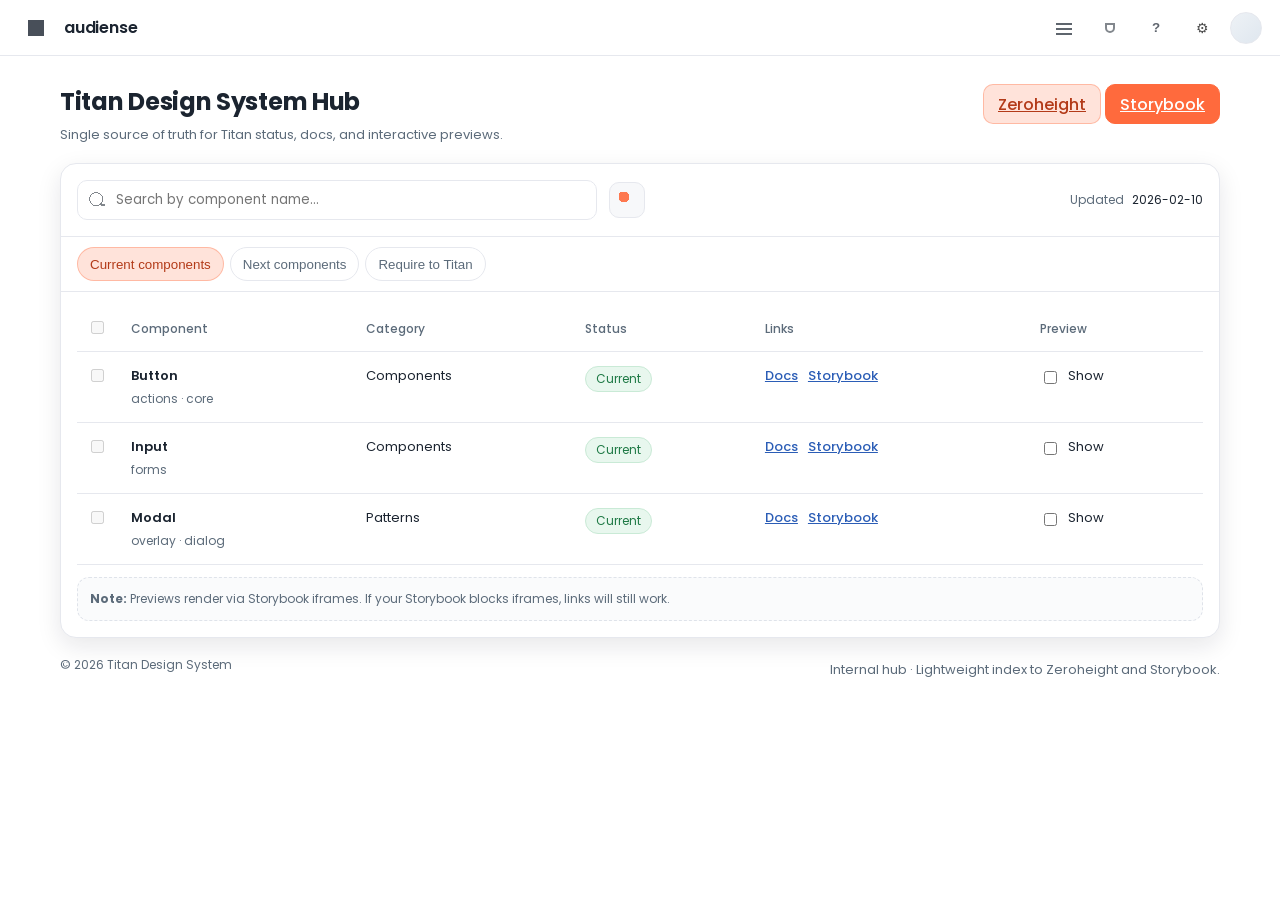
==== index.html @ f0da89de "Initial Titan Hub" ====
<!doctype html>
<html lang="en">
<head>
  <meta charset="utf-8" />
  <meta name="viewport" content="width=device-width, initial-scale=1" />
  <title>Titan Design System · Hub</title>

  <!-- Typography -->
  <link rel="preconnect" href="https://fonts.googleapis.com">
  <link rel="preconnect" href="https://fonts.gstatic.com" crossorigin>
  <link href="https://fonts.googleapis.com/css2?family=Poppins:wght@300;400;500;600&display=swap" rel="stylesheet">

  <!-- Styles -->
  <link rel="stylesheet" href="./styles.css" />
</head>
<body>
  <!-- App Shell (DS-like) -->
  <header class="appbar">
    <div class="appbar__left">
      <button class="icon-btn" type="button" aria-label="Apps">
        <span class="icon icon--grid" aria-hidden="true"></span>
      </button>
      <div class="brand">
        <div class="brand__mark" aria-hidden="true">audiense</div>
      </div>
    </div>

    <div class="appbar__right">
      <button class="icon-btn" type="button" aria-label="Menu">
        <span class="icon icon--menu" aria-hidden="true"></span>
      </button>
      <button class="icon-btn" type="button" aria-label="Notifications">
        <span class="icon icon--bell" aria-hidden="true"></span>
      </button>
      <button class="icon-btn" type="button" aria-label="Help">
        <span class="icon icon--help" aria-hidden="true"></span>
      </button>
      <button class="icon-btn" type="button" aria-label="Settings">
        <span class="icon icon--gear" aria-hidden="true"></span>
      </button>
      <button class="avatar" type="button" aria-label="User menu"></button>
    </div>
  </header>

  <main class="page">
    <div class="container">
      <div class="page-head">
        <div>
          <h1 class="h1">Titan Design System Hub</h1>
          <p id="subtitle" class="subhead"></p>
        </div>

        <div class="page-head__actions">
          <a id="zeroLink" class="btn btn--secondary" href="#" target="_blank" rel="noreferrer">Zeroheight</a>
          <a id="sbLink" class="btn btn--primary" href="#" target="_blank" rel="noreferrer">Storybook</a>
        </div>
      </div>

      <section class="panel">
        <div class="panel__row">
          <div class="search">
            <span class="search__icon" aria-hidden="true"></span>
            <input id="search" class="input input--search" type="search" placeholder="Search by component name…" autocomplete="off" />
          </div>

          <button id="filtersBtn" class="icon-btn icon-btn--filter" type="button" aria-label="Filters"></button>

          <div class="spacer"></div>

          <div class="meta">
            <span class="meta__label">Updated</span>
            <span id="updated" class="meta__value"></span>
          </div>
        </div>

        <div class="tabs" role="tablist" aria-label="Sections">
          <button class="tab tab--active" type="button" data-tab="current" role="tab" aria-selected="true">Current components</button>
          <button class="tab" type="button" data-tab="next" role="tab" aria-selected="false">Next components</button>
          <button class="tab" type="button" data-tab="require" role="tab" aria-selected="false">Require to Titan</button>
        </div>

        <!-- Current -->
        <div class="panel__content" data-pane="current">
          <div class="table-wrap">
            <table class="table" aria-label="Current components table">
              <thead>
                <tr>
                  <th class="col-check"><input type="checkbox" aria-label="Select all (visual only)" disabled></th>
                  <th>Component</th>
                  <th>Category</th>
                  <th>Status</th>
                  <th>Links</th>
                  <th>Preview</th>
                </tr>
              </thead>
              <tbody id="componentsTbody"></tbody>
            </table>
          </div>

          <div class="hint">
            <strong>Note:</strong> Previews render via Storybook iframes. If your Storybook blocks iframes, links will still work.
          </div>
        </div>

        <!-- Next -->
        <div class="panel__content is-hidden" data-pane="next">
          <div id="nextList" class="stack"></div>
        </div>

        <!-- Require -->
        <div class="panel__content is-hidden" data-pane="require">
          <div class="require">
            <div class="require__head">
              <div>
                <div class="h2">Request a component / change</div>
                <div class="muted">Use the checklist below to keep requests clear and actionable.</div>
              </div>
              <a id="requireCta" class="btn btn--primary" href="#" target="_blank" rel="noreferrer">Request</a>
            </div>

            <div class="divider"></div>

            <div class="require__body">
              <div>
                <div class="label">Request template</div>
                <ul id="requireTemplate" class="list"></ul>
              </div>

              <div class="copybox">
                <div class="label">Copy & paste</div>
                <div class="code" id="templateText" aria-label="Template text"></div>
                <button id="copyTemplate" class="btn btn--secondary" type="button">Copy template</button>
                <div id="toast" class="toast" role="status" aria-live="polite" aria-atomic="true"></div>
              </div>
            </div>
          </div>
        </div>
      </section>

      <footer class="footer">
        <div class="footer__row">
          <span>© <span id="year"></span> Titan Design System</span>
          <span class="muted">Internal hub · Lightweight index to Zeroheight and Storybook.</span>
        </div>
      </footer>
    </div>
  </main>

  <script src="./script.js" defer></script>
</body>
</html>
---- styles.css ----
:root{
  /* DS-like neutral tokens (approx) */
  --font: "Poppins", system-ui, -apple-system, Segoe UI, Roboto, Arial, sans-serif;

  --bg: #ffffff;
  --surface: #ffffff;
  --surface-2: #f7f8fa;
  --border: #e6e8ee;
  --border-2: #dfe3ea;

  --text: #1b2430;
  --muted: #5c6b7a;

  --primary: #ff6a3d;         /* Audiense-ish accent */
  --primary-2: #ffe3da;
  --primary-text: #ffffff;

  --shadow: 0 8px 24px rgba(16, 24, 40, 0.10);

  --r-8: 8px;
  --r-10: 10px;
  --r-12: 12px;
  --r-16: 16px;

  --s-6: 6px;
  --s-8: 8px;
  --s-10: 10px;
  --s-12: 12px;
  --s-14: 14px;
  --s-16: 16px;
  --s-20: 20px;
  --s-24: 24px;
}

*{ box-sizing: border-box; }
html, body{ height: 100%; }
body{
  margin: 0;
  font-family: var(--font);
  color: var(--text);
  background: var(--bg);
}

.container{
  width: min(1160px, calc(100% - 56px));
  margin: 0 auto;
}

.appbar{
  height: 56px;
  border-bottom: 1px solid var(--border);
  background: var(--surface);
  display:flex;
  align-items:center;
  justify-content: space-between;
  padding: 0 18px;
  position: sticky;
  top: 0;
  z-index: 10;
}

.appbar__left, .appbar__right{
  display:flex;
  align-items:center;
  gap: 10px;
}

.brand__mark{
  font-weight: 600;
  letter-spacing: -0.2px;
}

.icon-btn{
  height: 36px;
  width: 36px;
  border-radius: var(--r-10);
  border: 1px solid transparent;
  background: transparent;
  display:grid;
  place-items:center;
  cursor: pointer;
}
.icon-btn:hover{
  background: var(--surface-2);
  border-color: var(--border);
}

.icon-btn--filter{
  background: var(--surface-2);
  border: 1px solid var(--border);
}
.icon-btn--filter::before{
  content: "";
  width: 16px;
  height: 16px;
  display:block;
  background: radial-gradient(circle at 30% 30%, var(--primary) 0 35%, transparent 36% 100%);
  opacity: .9;
}

.avatar{
  height: 32px;
  width: 32px;
  border-radius: 999px;
  border: 1px solid var(--border);
  background: linear-gradient(135deg, #eef2f6, #dfe7ef);
  cursor:pointer;
}

/* Minimal inline icons */
.icon{ width: 16px; height: 16px; display:block; position:relative; }
.icon--grid::before{
  content:"";
  position:absolute; inset:0;
  background:
    linear-gradient(var(--text),var(--text)) 0 0/6px 6px,
    linear-gradient(var(--text),var(--text)) 10px 0/6px 6px,
    linear-gradient(var(--text),var(--text)) 0 10px/6px 6px,
    linear-gradient(var(--text),var(--text)) 10px 10px/6px 6px;
  opacity:.8;
}
.icon--menu::before{
  content:"";
  position:absolute; left:0; right:0; top:3px; height:2px;
  background: var(--text);
  box-shadow: 0 5px 0 var(--text), 0 10px 0 var(--text);
  opacity:.7;
}
.icon--bell::before{
  content:"";
  position:absolute; left:3px; right:3px; top:3px; bottom:3px;
  border: 2px solid var(--text);
  border-bottom-left-radius: 999px;
  border-bottom-right-radius: 999px;
  border-top-left-radius: 10px;
  border-top-right-radius: 10px;
  opacity:.55;
}
.icon--help::before{
  content:"?";
  position:absolute; inset:0;
  display:grid; place-items:center;
  font-weight:600;
  color: rgba(27,36,48,.7);
}
.icon--gear::before{
  content:"⚙";
  position:absolute; inset:0;
  display:grid; place-items:center;
  font-size: 14px;
  opacity:.7;
}

.page{ padding: 28px 0 42px; }

.page-head{
  display:flex;
  align-items:flex-start;
  justify-content: space-between;
  gap: 16px;
  margin-bottom: 18px;
}
@media (max-width: 880px){
  .container{ width: calc(100% - 32px); }
  .page-head{ flex-direction: column; }
  .page-head__actions{ width: 100%; display:flex; gap: 10px; }
  .page-head__actions .btn{ flex: 1; }
}

.h1{
  margin: 0;
  font-size: 24px;
  letter-spacing: -0.3px;
}
.subhead{
  margin: 6px 0 0;
  color: var(--muted);
  font-size: 13px;
}

.panel{
  border: 1px solid var(--border);
  border-radius: var(--r-16);
  background: var(--surface);
  box-shadow: var(--shadow);
  overflow: hidden;
}

.panel__row{
  display:flex;
  align-items:center;
  gap: 12px;
  padding: 16px;
  border-bottom: 1px solid var(--border);
}

.search{
  position: relative;
  width: min(520px, 100%);
}
.search__icon{
  position:absolute;
  top: 50%;
  left: 12px;
  width: 16px;
  height: 16px;
  transform: translateY(-50%);
  opacity: .55;
  background:
    radial-gradient(circle at 45% 45%, transparent 0 6px, var(--text) 6px 7px, transparent 7px 100%),
    linear-gradient(var(--text), var(--text)) 12px 12px/8px 2px;
  background-repeat: no-repeat;
}
.input{
  width:100%;
  height: 40px;
  border-radius: var(--r-10);
  border: 1px solid var(--border);
  padding: 0 12px;
  outline:none;
  font-family: var(--font);
  background: var(--surface);
  color: var(--text);
}
.input--search{ padding-left: 38px; }
.input:focus{ border-color: rgba(255,106,61,.55); box-shadow: 0 0 0 3px rgba(255,106,61,.15); }

.spacer{ flex:1; }

.meta{
  display:flex;
  align-items:center;
  gap: 8px;
  color: var(--muted);
  font-size: 12px;
}
.meta__label{ color: var(--muted); }
.meta__value{ color: var(--text); }

.tabs{
  display:flex;
  gap: 6px;
  padding: 10px 16px;
  border-bottom: 1px solid var(--border);
  background: var(--surface);
}
.tab{
  height: 34px;
  padding: 0 12px;
  border-radius: 999px;
  border: 1px solid var(--border);
  background: var(--surface);
  color: var(--muted);
  font-weight: 500;
  cursor:pointer;
}
.tab--active{
  background: var(--primary-2);
  border-color: rgba(255,106,61,.35);
  color: #b33a18;
}

.panel__content{ padding: 14px 16px 16px; }
.is-hidden{ display:none; }

.table-wrap{ overflow:auto; }
.table{
  width: 100%;
  border-collapse: separate;
  border-spacing: 0;
  min-width: 880px;
}
.table thead th{
  text-align:left;
  font-size: 12px;
  color: var(--muted);
  font-weight: 500;
  padding: 12px 10px;
  border-bottom: 1px solid var(--border);
  white-space: nowrap;
}
.table tbody td{
  padding: 14px 10px;
  border-bottom: 1px solid var(--border);
  vertical-align: top;
  font-size: 13px;
}
.col-check{ width: 44px; }

.component-name{
  display:flex;
  flex-direction: column;
  gap: 4px;
}
.component-name__title{ font-weight: 600; }
.component-name__meta{ color: var(--muted); font-size: 12px; }

.pill{
  display:inline-flex;
  align-items:center;
  gap: 6px;
  height: 26px;
  padding: 0 10px;
  border-radius: 999px;
  border: 1px solid var(--border);
  background: var(--surface-2);
  color: var(--muted);
  font-size: 12px;
  white-space: nowrap;
}
.pill--current{
  background: #e8f7ee;
  border-color: #c9ead6;
  color: #1f7a46;
}
.pill--next{
  background: #fff5e6;
  border-color: #ffe2b8;
  color: #a35c00;
}

.links{
  display:flex;
  gap: 10px;
  flex-wrap: wrap;
}
.link{
  color: #2b5db6;
  font-weight: 500;
}
.link:hover{ text-decoration: underline; }

.btn{
  height: 40px;
  padding: 0 14px;
  border-radius: var(--r-10);
  border: 1px solid var(--border);
  background: var(--surface);
  color: var(--text);
  font-weight: 500;
  cursor:pointer;
  display:inline-flex;
  align-items:center;
  justify-content:center;
  gap: 8px;
}
.btn--primary{
  background: var(--primary);
  border-color: var(--primary);
  color: var(--primary-text);
}
.btn--primary:hover{ filter: brightness(0.96); }
.btn--secondary{
  background: var(--primary-2);
  border-color: rgba(255,106,61,.35);
  color: #b33a18;
}
.btn--secondary:hover{ filter: brightness(0.98); }

.preview-toggle{
  display:inline-flex;
  align-items:center;
  gap: 8px;
  cursor:pointer;
  user-select:none;
}
.preview-toggle input{ transform: translateY(1px); }

.preview-row{
  background: var(--surface-2);
}
.preview{
  border: 1px solid var(--border);
  border-radius: var(--r-12);
  overflow:hidden;
  background: var(--surface);
}
.preview iframe{
  width: 100%;
  height: 380px;
  border: 0;
  display:block;
}
.preview__empty{
  padding: 12px;
  color: var(--muted);
  font-size: 12px;
}

.hint{
  margin-top: 12px;
  padding: 12px 12px;
  border: 1px dashed var(--border-2);
  border-radius: var(--r-12);
  color: var(--muted);
  font-size: 12px;
  background: #fafbfc;
}

.stack{ display:flex; flex-direction: column; gap: 12px; }

.next-card{
  border: 1px solid var(--border);
  border-radius: var(--r-12);
  padding: 14px;
  background: var(--surface);
}
.next-card__top{
  display:flex;
  align-items:flex-start;
  justify-content: space-between;
  gap: 12px;
}
.next-card__title{ font-weight: 600; }
.next-card__notes{ margin-top: 8px; color: var(--muted); font-size: 13px; }

.require__head{
  display:flex;
  align-items:flex-start;
  justify-content: space-between;
  gap: 12px;
}
.h2{ font-weight: 600; }
.muted{ color: var(--muted); font-size: 13px; margin-top: 4px; }

.divider{
  height: 1px;
  background: var(--border);
  margin: 14px 0;
}

.label{ font-size: 12px; color: var(--muted); margin-bottom: 8px; }

.list{ margin: 0; padding-left: 18px; color: var(--muted); font-size: 13px; }
.list li{ margin: 6px 0; }

.require__body{
  display:grid;
  grid-template-columns: 1fr 1fr;
  gap: 14px;
}
@media (max-width: 920px){
  .require__body{ grid-template-columns: 1fr; }
}

.copybox{
  border: 1px solid var(--border);
  border-radius: var(--r-12);
  padding: 12px;
  background: #fafbfc;
}
.code{
  border: 1px solid var(--border);
  border-radius: var(--r-10);
  padding: 10px;
  background: var(--surface);
  color: var(--text);
  font-size: 12px;
  white-space: pre-wrap;
  min-height: 140px;
}

.toast{ margin-top: 10px; font-size: 12px; color: #1f7a46; min-height: 18px; }

.footer{ margin-top: 18px; }
.footer__row{
  display:flex;
  justify-content: space-between;
  gap: 12px;
  flex-wrap: wrap;
  color: var(--muted);
  font-size: 12px;
}
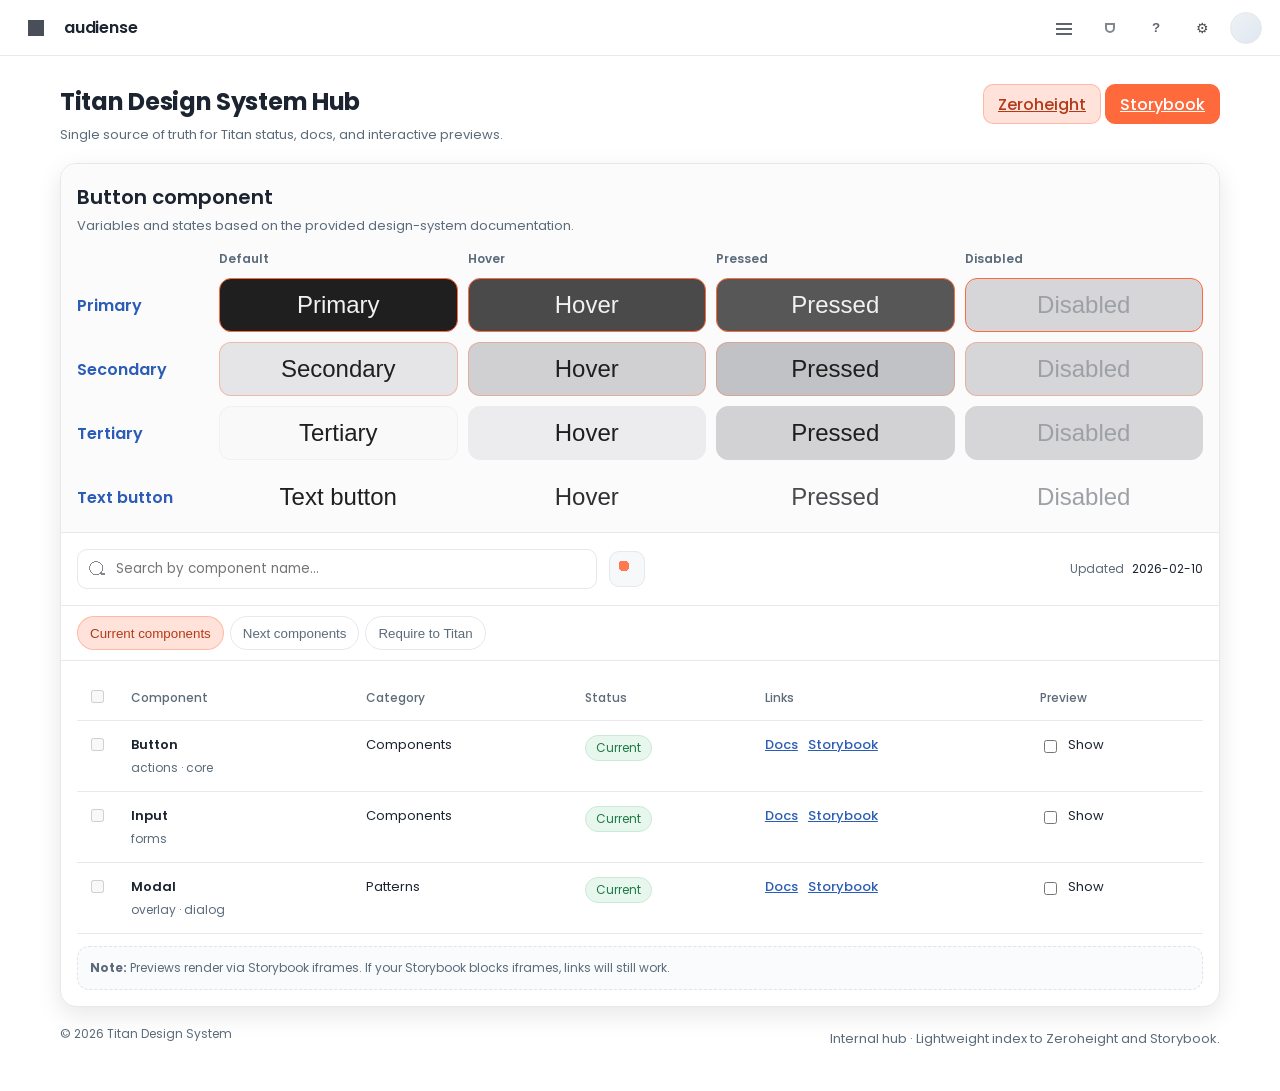
==== commit dba2e96b: "Add DS button showcase with variants and state styles" ====
--- a/index.html
+++ b/index.html
@@ -57,6 +57,45 @@
       </div>
 
       <section class="panel">
+        <div class="ds-showcase" aria-labelledby="buttonShowcaseTitle">
+          <div class="ds-showcase__head">
+            <h2 id="buttonShowcaseTitle" class="h2 h2--section">Button component</h2>
+            <p class="muted">Variables and states based on the provided design-system documentation.</p>
+          </div>
+
+          <div class="btn-grid" role="table" aria-label="Button states">
+            <div class="btn-grid__header"></div>
+            <div class="btn-grid__header">Default</div>
+            <div class="btn-grid__header">Hover</div>
+            <div class="btn-grid__header">Pressed</div>
+            <div class="btn-grid__header">Disabled</div>
+
+            <div class="btn-grid__label">Primary</div>
+            <button class="btn btn--ds btn--primary" type="button">Primary</button>
+            <button class="btn btn--ds btn--primary is-hover" type="button">Hover</button>
+            <button class="btn btn--ds btn--primary is-pressed" type="button">Pressed</button>
+            <button class="btn btn--ds btn--primary" type="button" disabled>Disabled</button>
+
+            <div class="btn-grid__label">Secondary</div>
+            <button class="btn btn--ds btn--secondary" type="button">Secondary</button>
+            <button class="btn btn--ds btn--secondary is-hover" type="button">Hover</button>
+            <button class="btn btn--ds btn--secondary is-pressed" type="button">Pressed</button>
+            <button class="btn btn--ds btn--secondary" type="button" disabled>Disabled</button>
+
+            <div class="btn-grid__label">Tertiary</div>
+            <button class="btn btn--ds btn--tertiary" type="button">Tertiary</button>
+            <button class="btn btn--ds btn--tertiary is-hover" type="button">Hover</button>
+            <button class="btn btn--ds btn--tertiary is-pressed" type="button">Pressed</button>
+            <button class="btn btn--ds btn--tertiary" type="button" disabled>Disabled</button>
+
+            <div class="btn-grid__label">Text button</div>
+            <button class="btn btn--ds btn--text" type="button">Text button</button>
+            <button class="btn btn--ds btn--text is-hover" type="button">Hover</button>
+            <button class="btn btn--ds btn--text is-pressed" type="button">Pressed</button>
+            <button class="btn btn--ds btn--text" type="button" disabled>Disabled</button>
+          </div>
+        </div>
+
         <div class="panel__row">
           <div class="search">
             <span class="search__icon" aria-hidden="true"></span>
--- a/styles.css
+++ b/styles.css
@@ -184,6 +184,44 @@
   background: var(--surface);
   box-shadow: var(--shadow);
   overflow: hidden;
+}
+
+.ds-showcase{
+  padding: 18px 16px 8px;
+  border-bottom: 1px solid var(--border);
+  background: #fbfbfc;
+}
+
+.ds-showcase__head{ margin-bottom: 14px; }
+.h2--section{ margin: 0; font-size: 20px; }
+
+.btn-grid{
+  display: grid;
+  grid-template-columns: 132px repeat(4, minmax(120px, 1fr));
+  gap: 10px;
+  align-items: center;
+}
+
+.btn-grid__header{
+  color: var(--muted);
+  font-size: 12px;
+  font-weight: 600;
+}
+
+.btn-grid__label{
+  color: #2b5db6;
+  font-weight: 600;
+}
+
+@media (max-width: 980px){
+  .btn-grid{
+    overflow-x: auto;
+    display: flex;
+    gap: 8px;
+    padding-bottom: 6px;
+  }
+  .btn-grid > *{ min-width: 120px; }
+  .btn-grid__label{ min-width: 132px; }
 }
 
 .panel__row{
@@ -344,6 +382,38 @@
   justify-content:center;
   gap: 8px;
 }
+
+.btn--ds{
+  border-radius: var(--r-12);
+  border: 1px solid transparent;
+  height: 54px;
+  padding: 0 24px;
+  font-size: 24px;
+  font-weight: 500;
+  letter-spacing: 0;
+  transition: background-color .2s ease, color .2s ease, border-color .2s ease;
+}
+
+.btn--ds.btn--primary,
+.btn--ds.btn--primary.is-hover:active{ background: #1f1f1f; color: #f1f1f1; }
+.btn--ds.btn--primary.is-hover{ background: #4a4a4a; color: #f1f1f1; }
+.btn--ds.btn--primary.is-pressed{ background: #575757; color: #f1f1f1; }
+.btn--ds.btn--primary:disabled{ background: #d6d6d9; color: #9da0a4; }
+
+.btn--ds.btn--secondary{ background: #e5e5e8; color: #1f1f1f; }
+.btn--ds.btn--secondary.is-hover{ background: #d0d0d3; }
+.btn--ds.btn--secondary.is-pressed{ background: #c1c2c6; }
+.btn--ds.btn--secondary:disabled{ background: #d6d6d9; color: #9da0a4; }
+
+.btn--ds.btn--tertiary{ background: #f9f9fa; color: #1f1f1f; border-color: #f1f1f3; }
+.btn--ds.btn--tertiary.is-hover{ background: #ececee; border-color: #ececee; }
+.btn--ds.btn--tertiary.is-pressed{ background: #d2d2d5; border-color: #d2d2d5; }
+.btn--ds.btn--tertiary:disabled{ background: #d6d6d9; border-color: #d6d6d9; color: #9da0a4; }
+
+.btn--ds.btn--text{ background: transparent; color: #1f1f1f; border-color: transparent; }
+.btn--ds.btn--text.is-hover{ color: #2f2f33; }
+.btn--ds.btn--text.is-pressed{ color: #4a4a4f; }
+.btn--ds.btn--text:disabled{ color: #9da0a4; }
 .btn--primary{
   background: var(--primary);
   border-color: var(--primary);
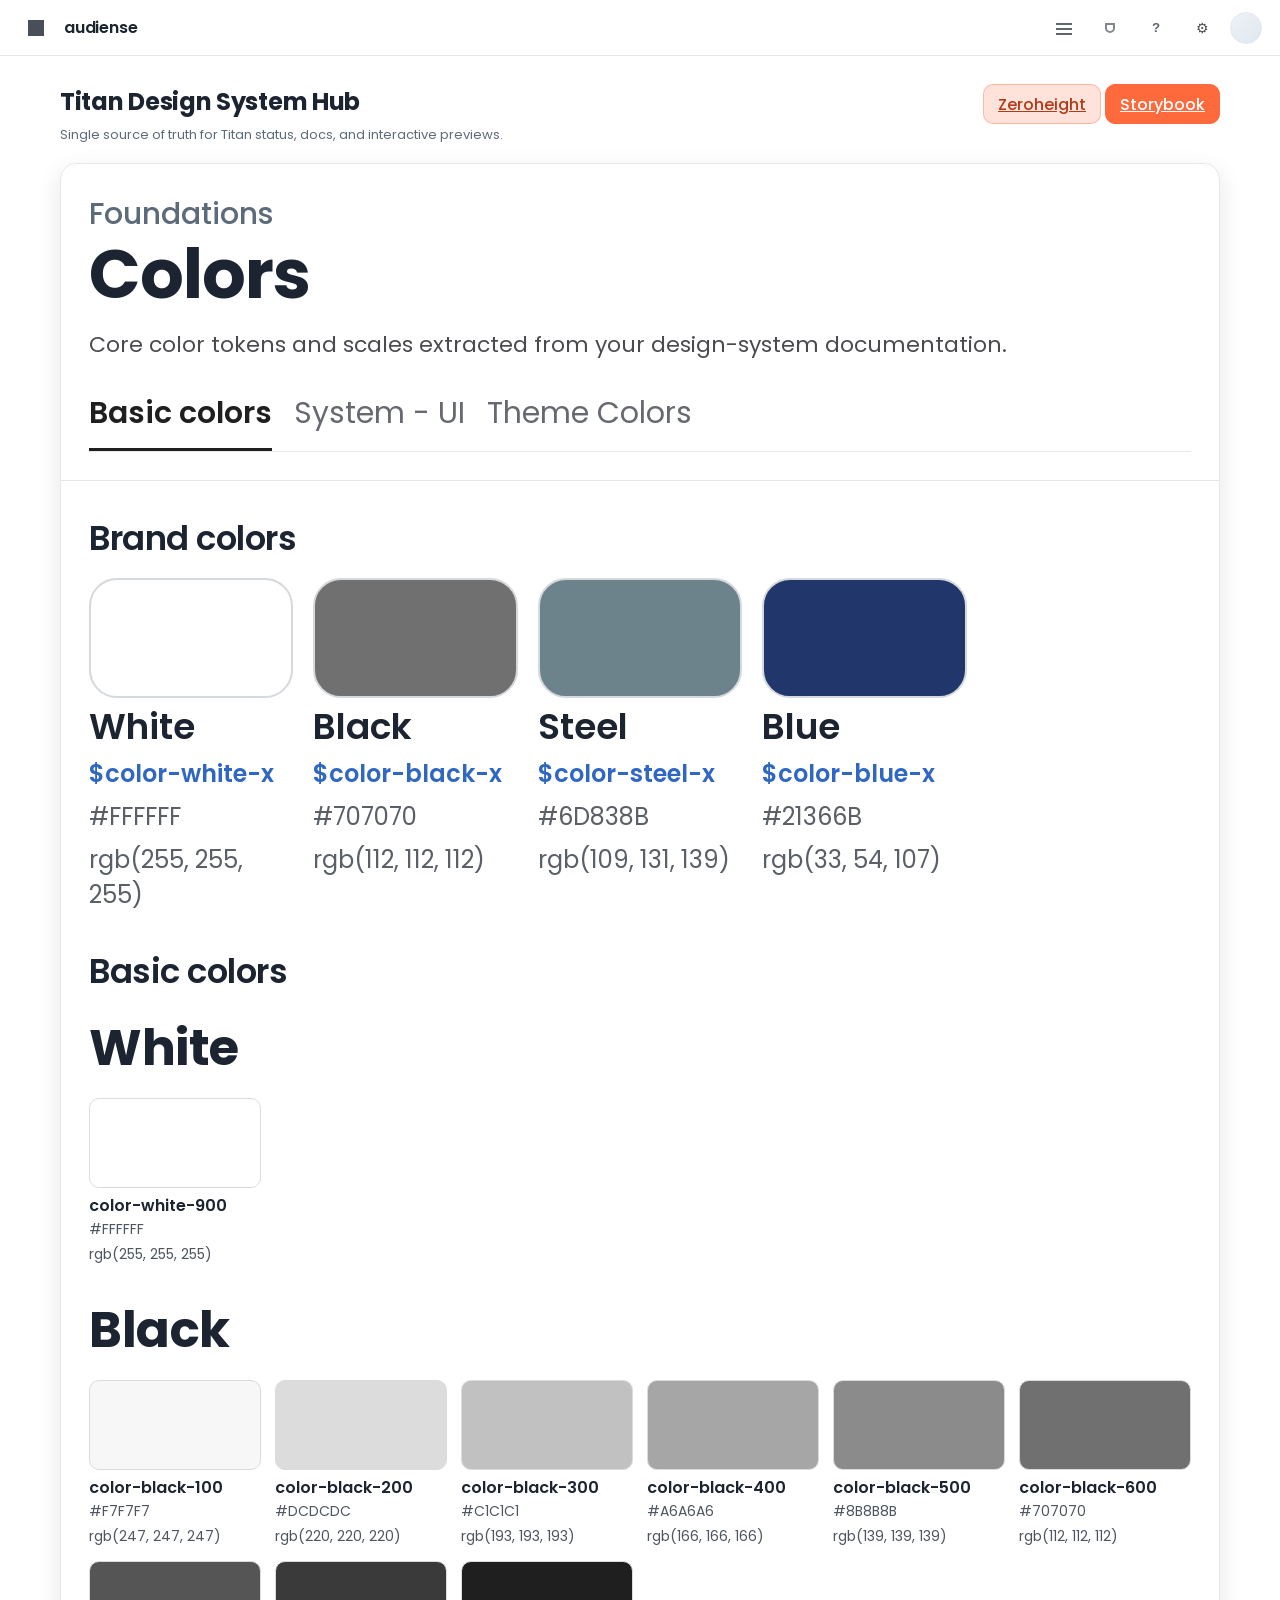
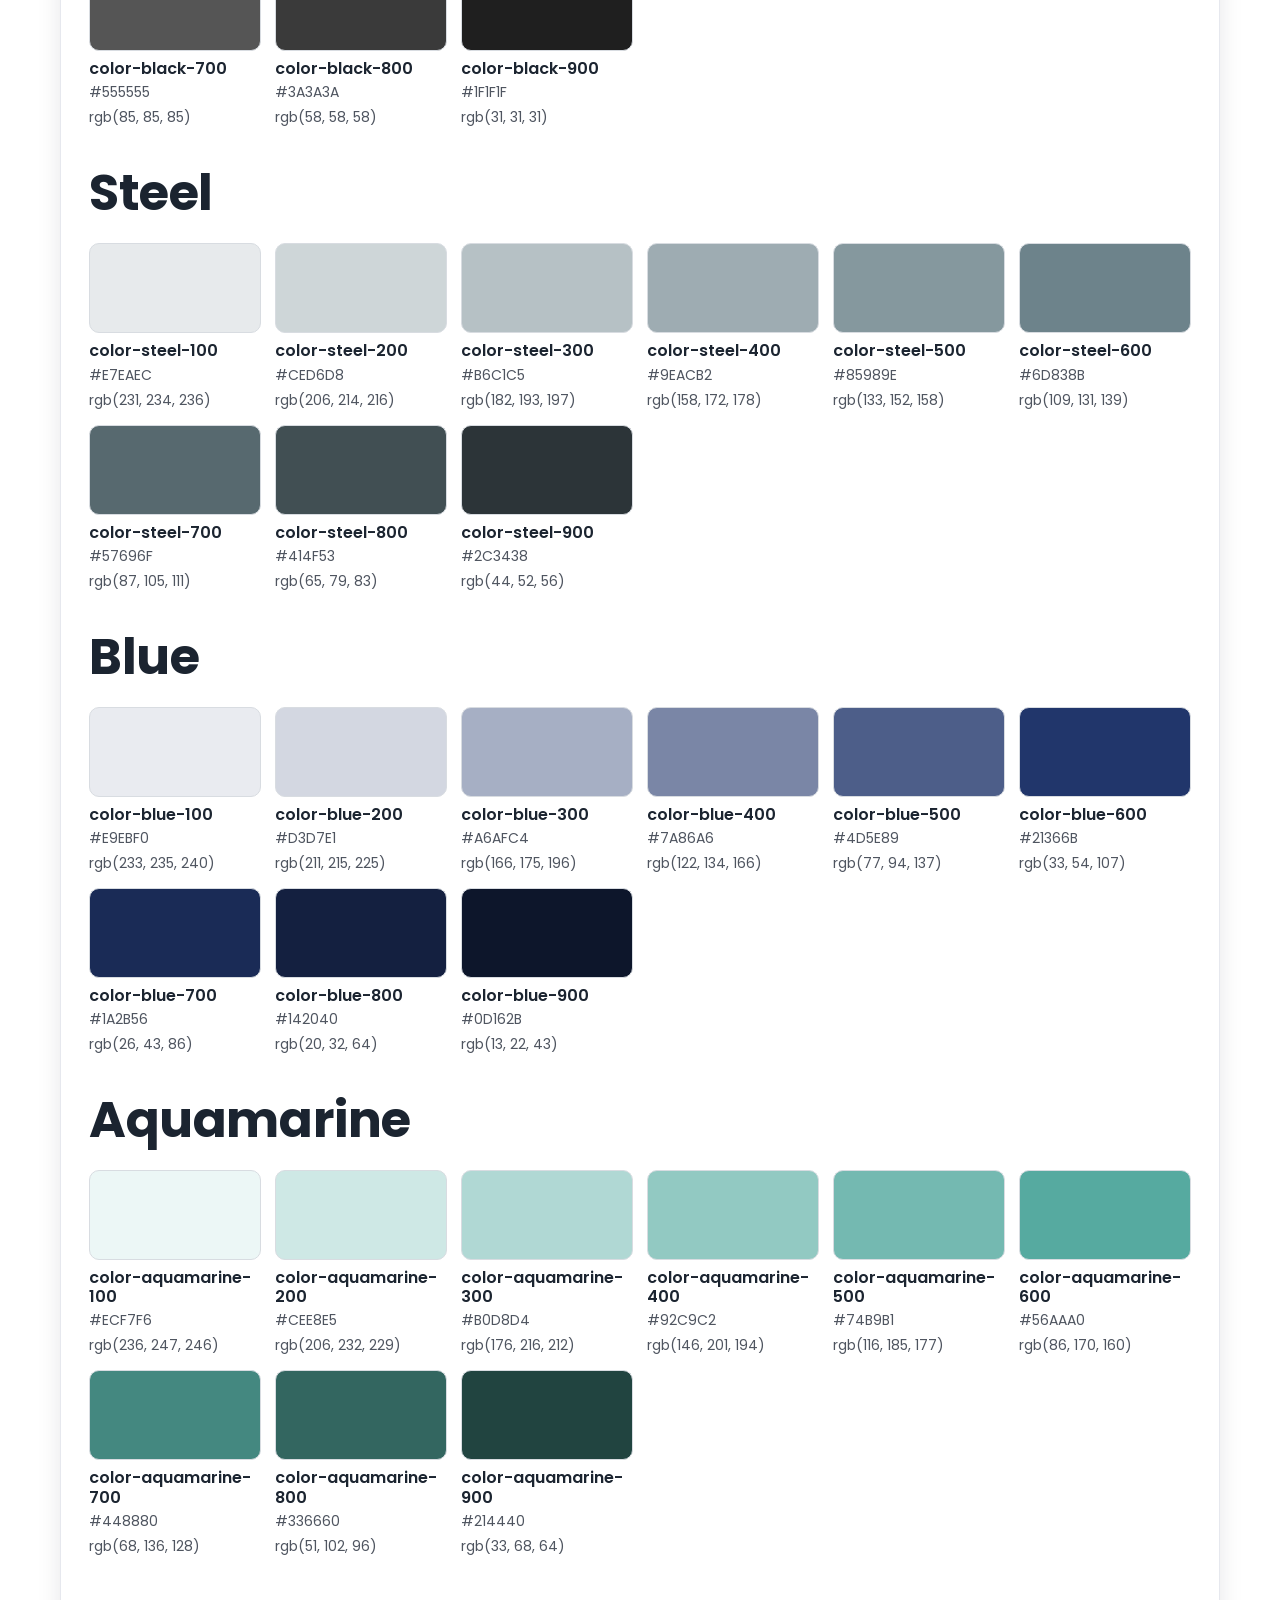
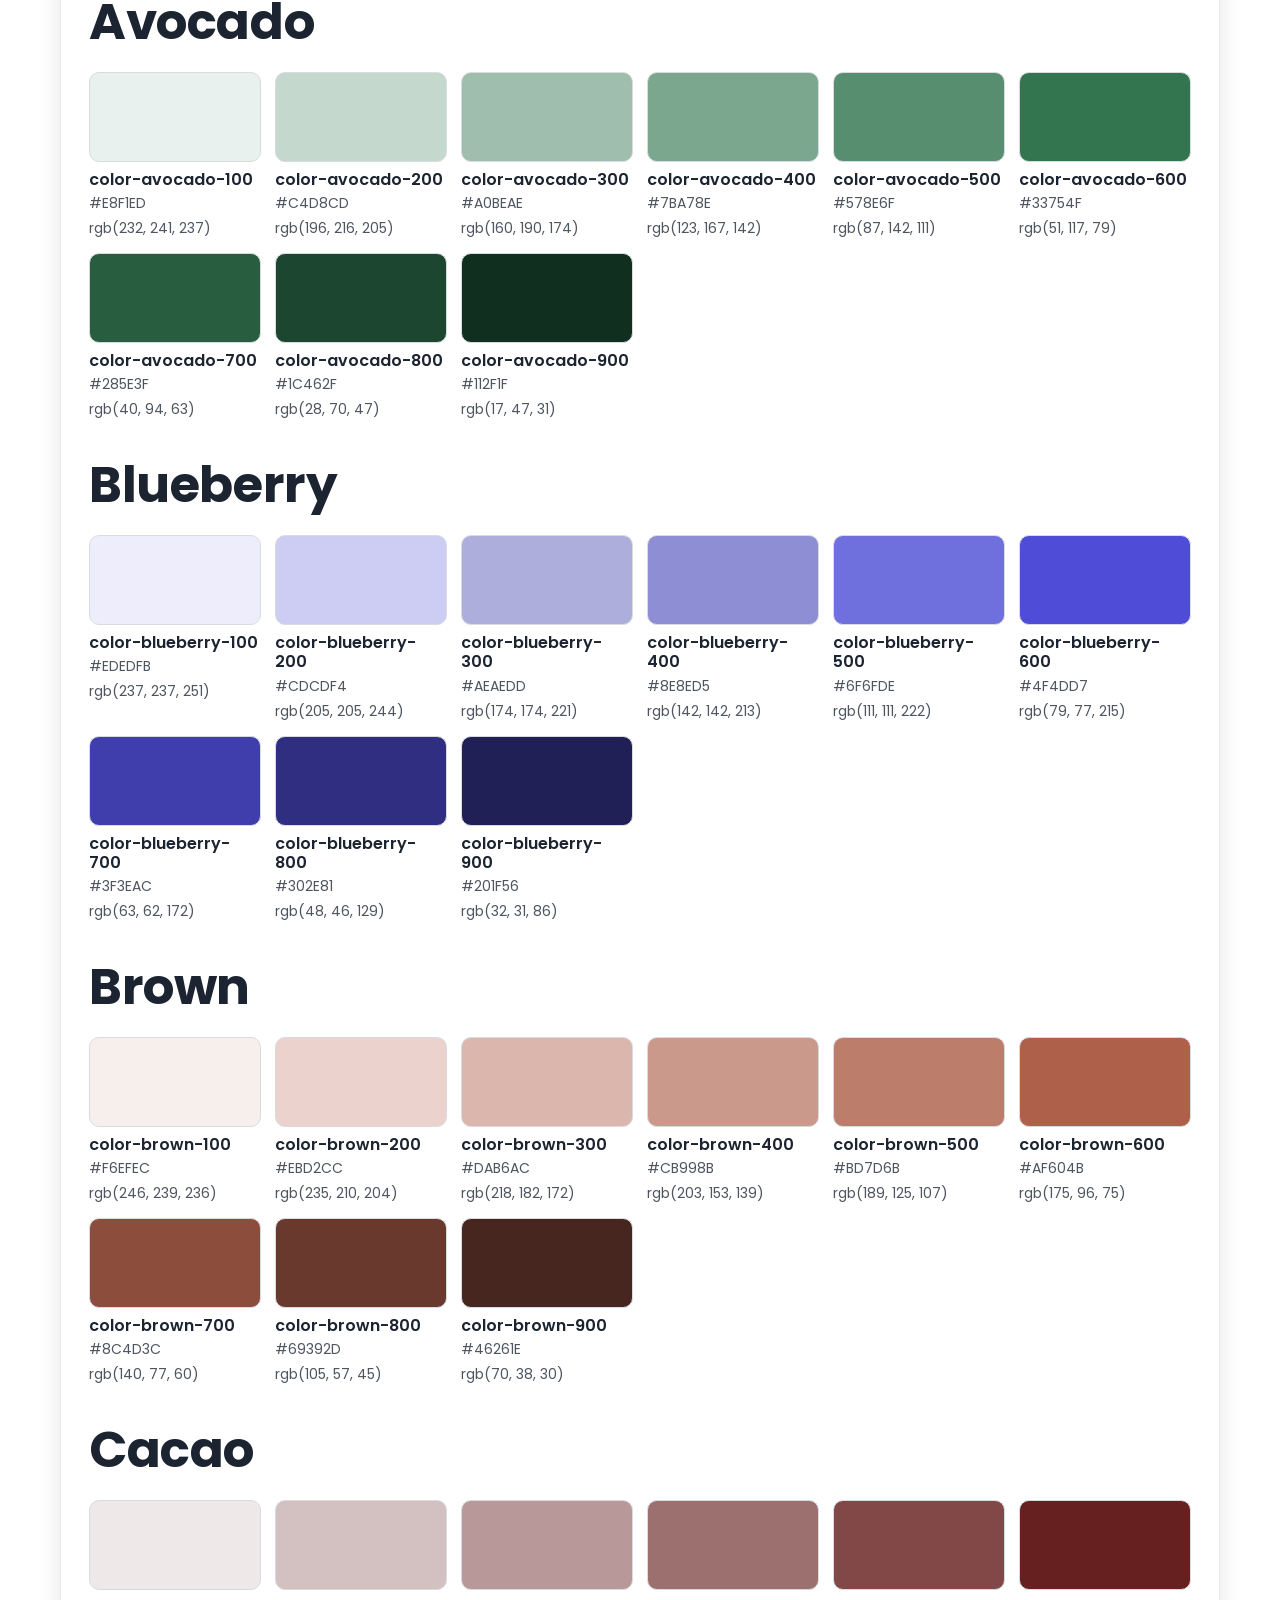
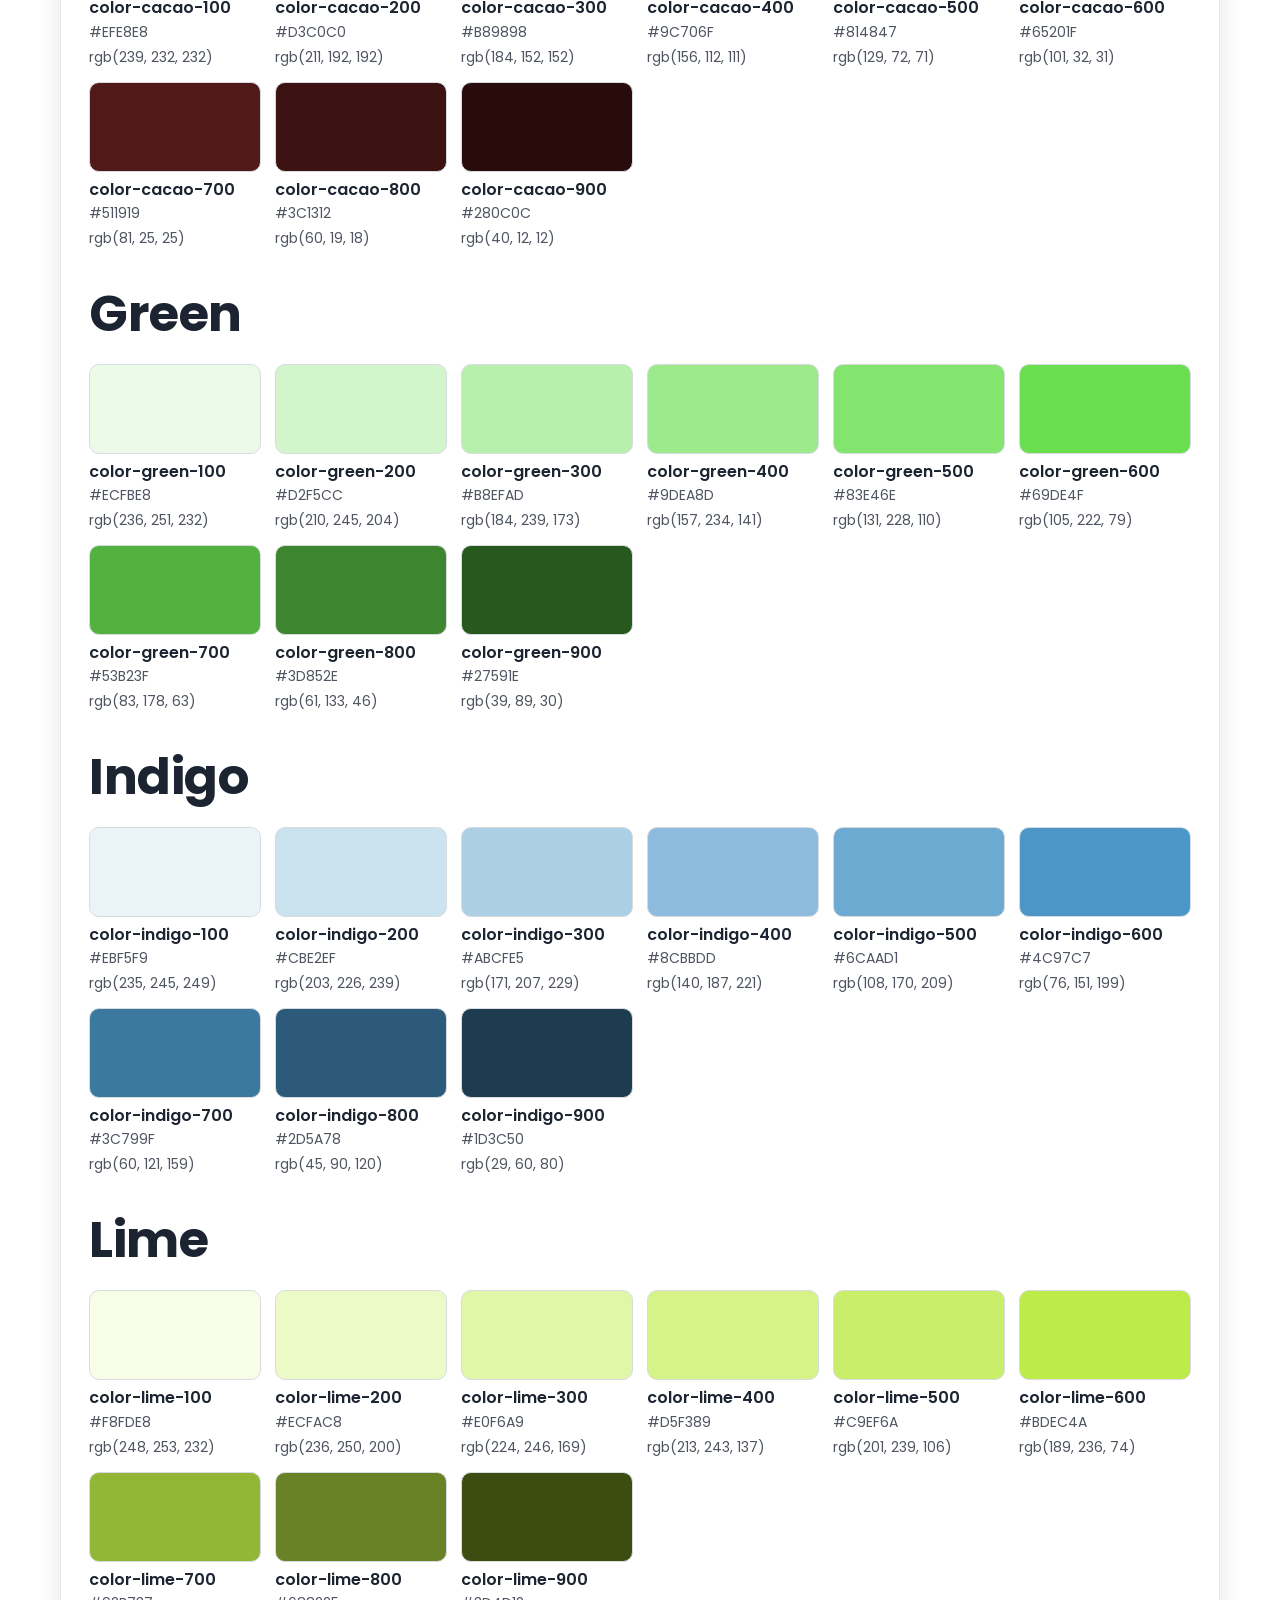
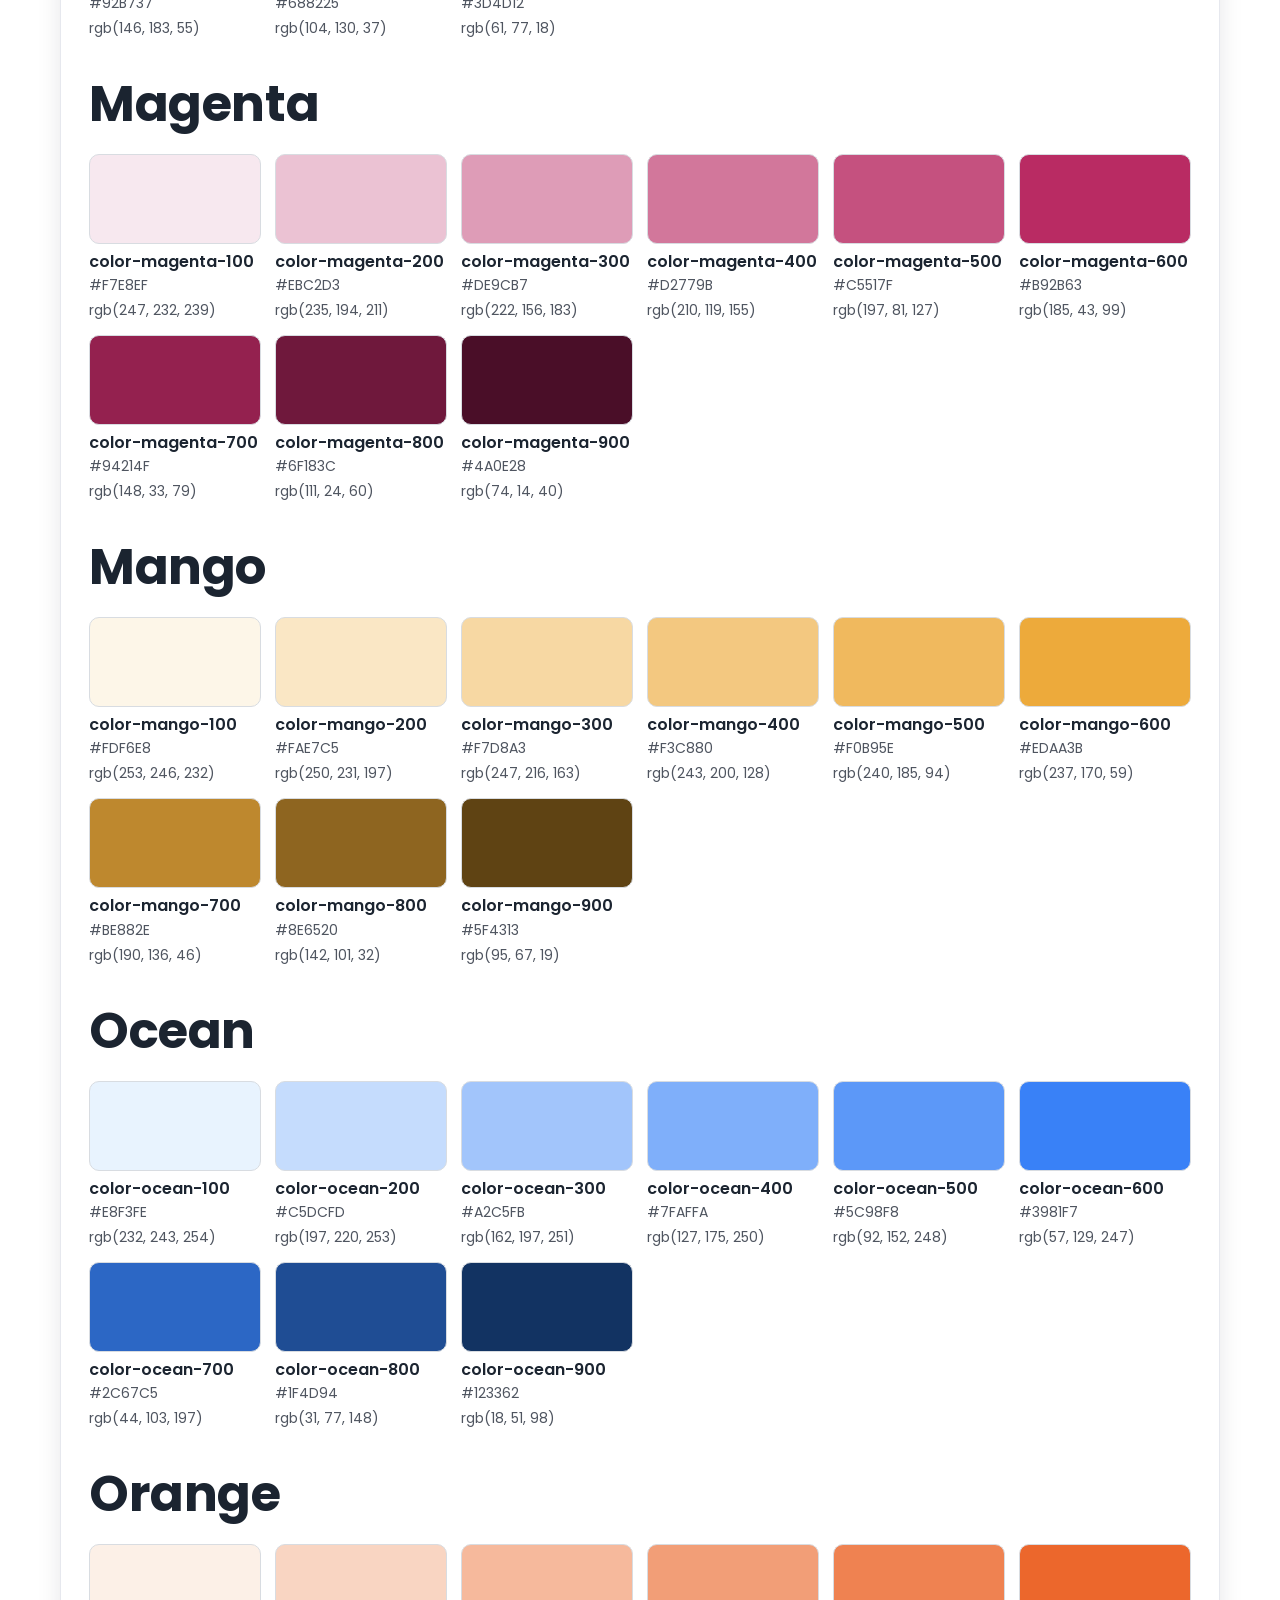
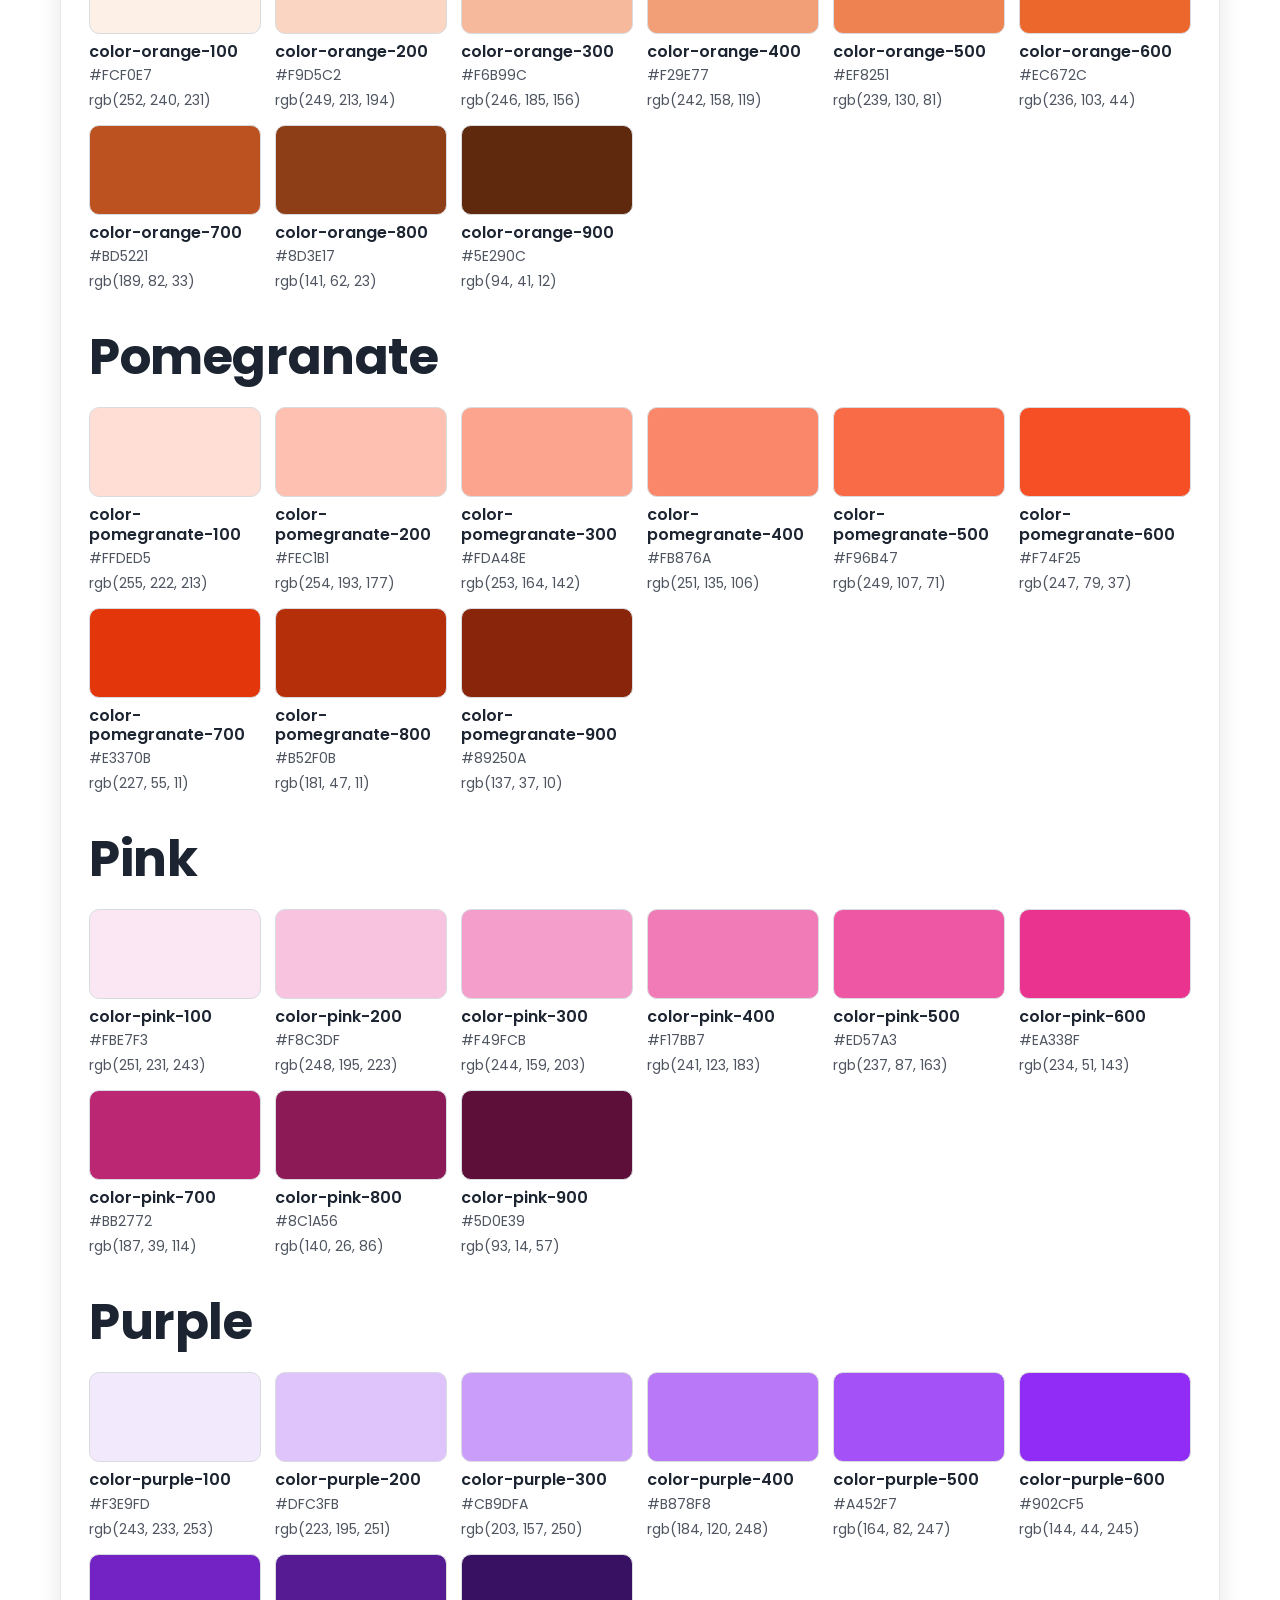
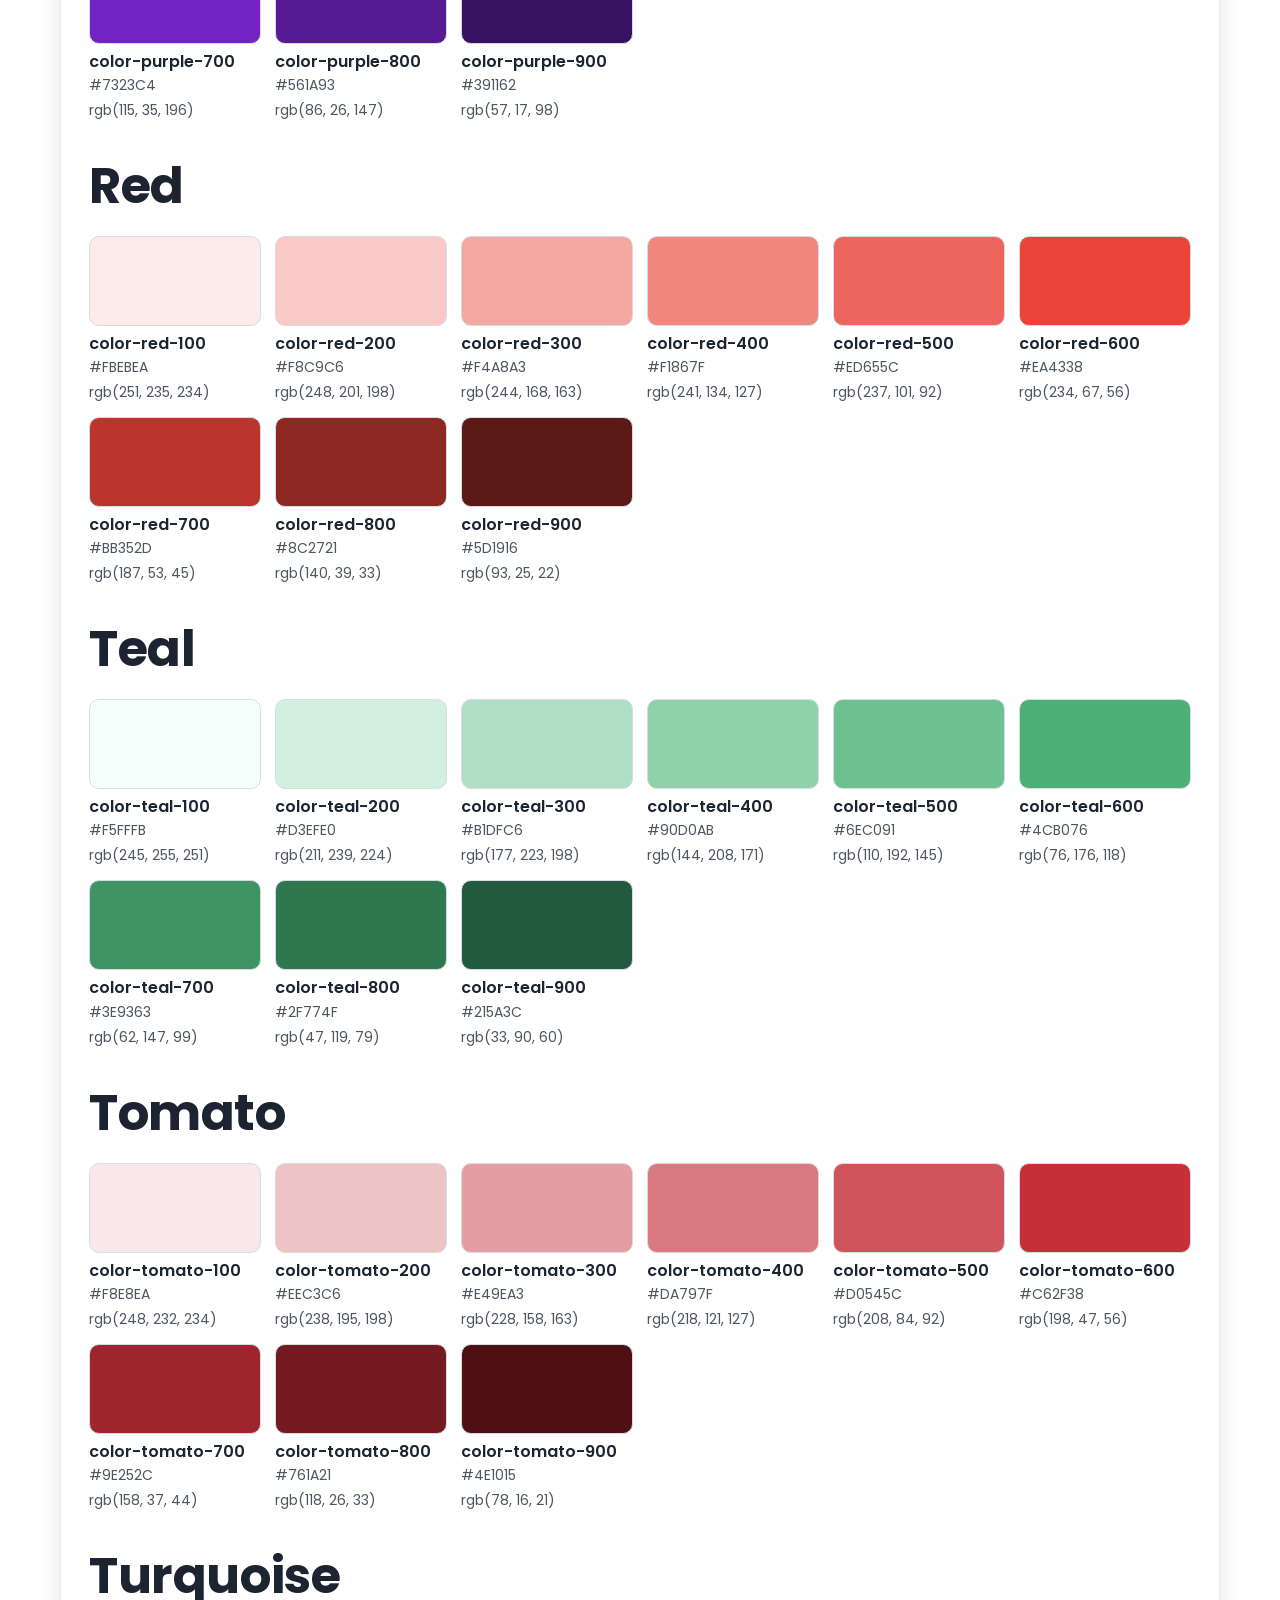
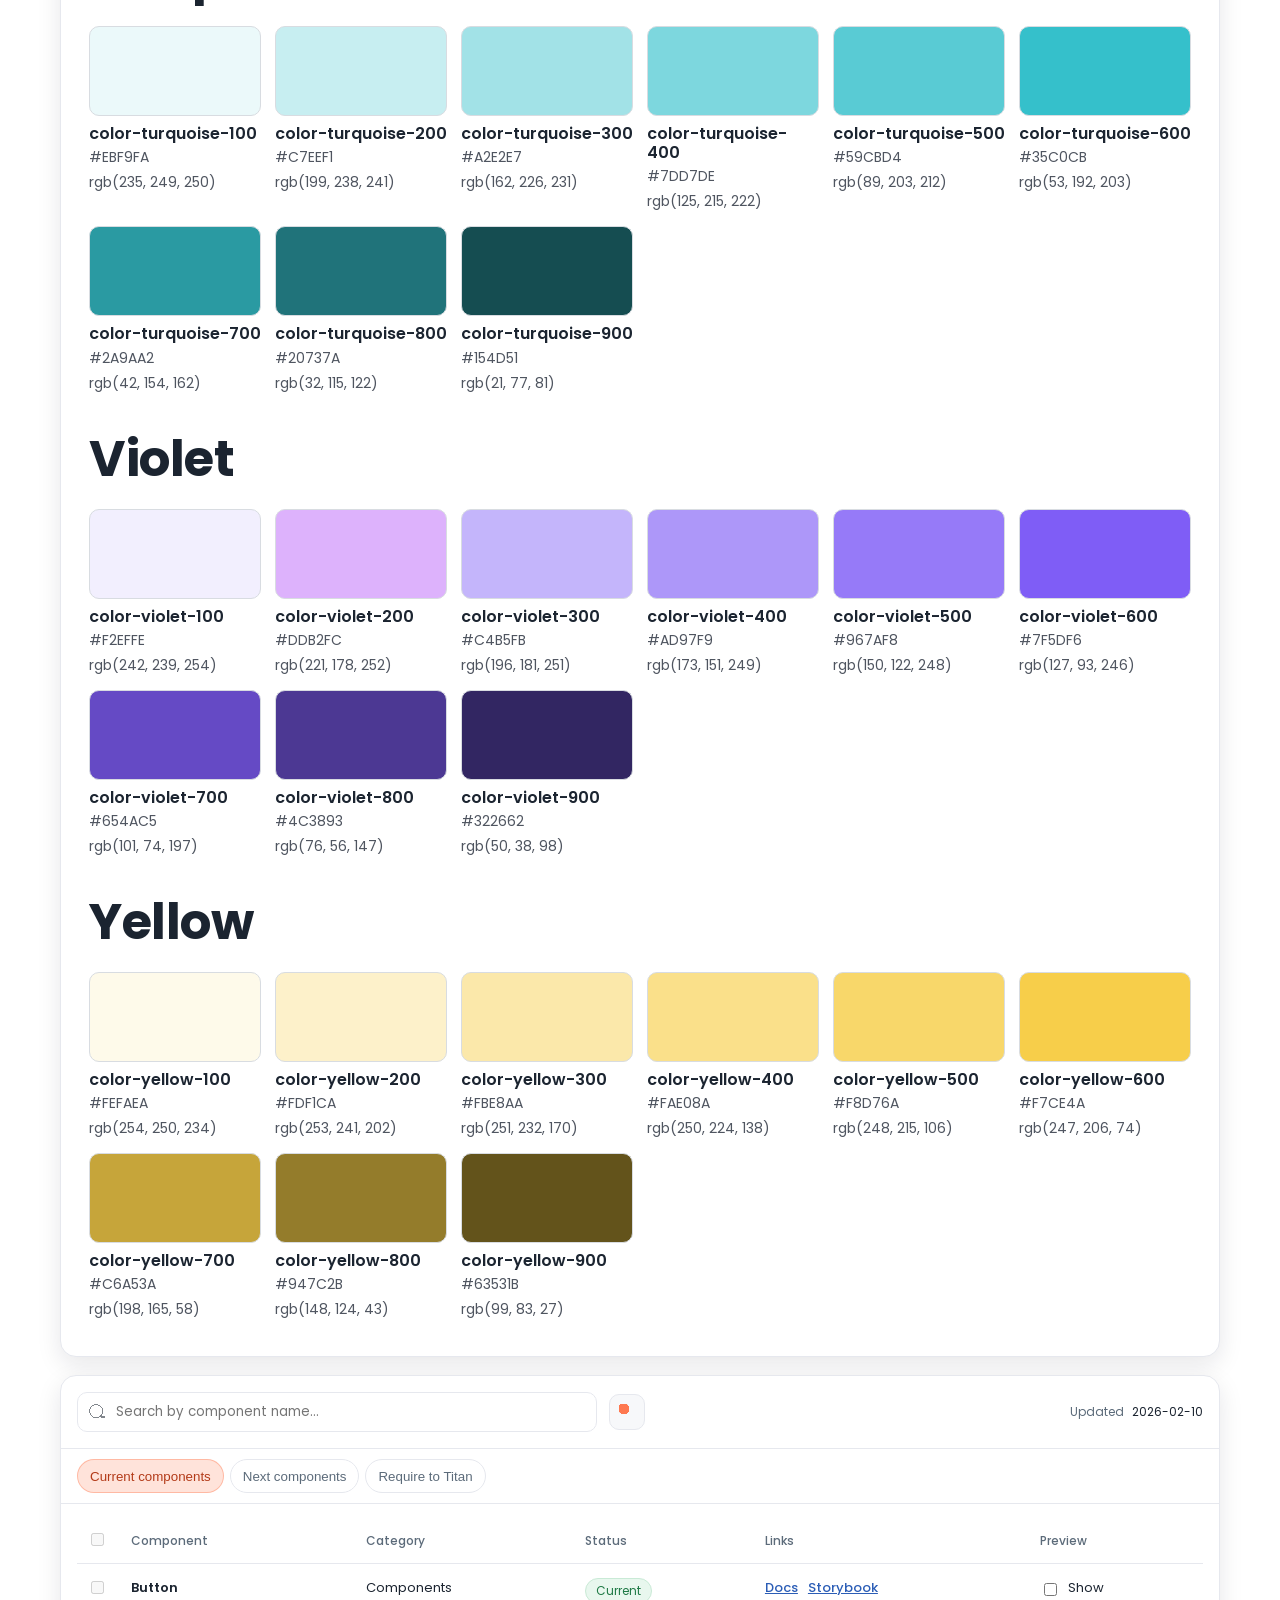
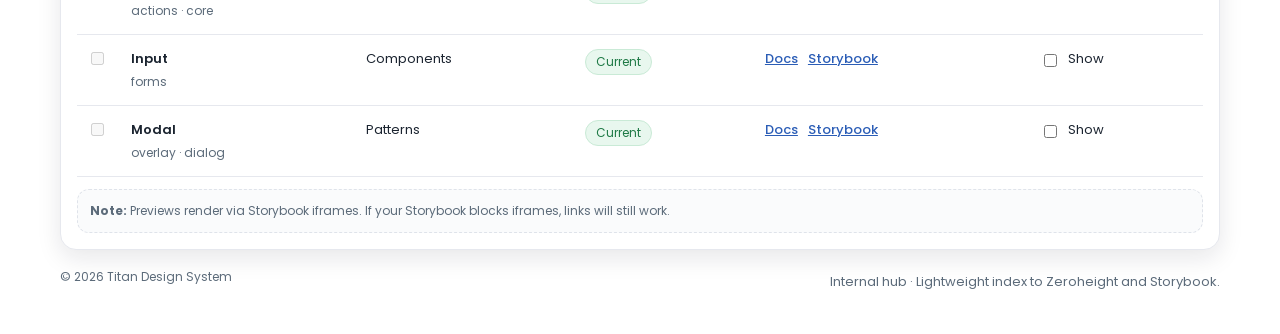
==== commit ea8d44f3: "Replace button demo with color foundations from DS" ====
--- a/index.html
+++ b/index.html
@@ -56,46 +56,29 @@
         </div>
       </div>
 
-      <section class="panel">
-        <div class="ds-showcase" aria-labelledby="buttonShowcaseTitle">
-          <div class="ds-showcase__head">
-            <h2 id="buttonShowcaseTitle" class="h2 h2--section">Button component</h2>
-            <p class="muted">Variables and states based on the provided design-system documentation.</p>
-          </div>
+      <section class="foundation panel" aria-labelledby="colorsTitle">
+        <div class="foundation__head">
+          <div class="eyebrow">Foundations</div>
+          <h2 id="colorsTitle" class="foundation__title">Colors</h2>
+          <p class="foundation__lead">Core color tokens and scales extracted from your design-system documentation.</p>
 
-          <div class="btn-grid" role="table" aria-label="Button states">
-            <div class="btn-grid__header"></div>
-            <div class="btn-grid__header">Default</div>
-            <div class="btn-grid__header">Hover</div>
-            <div class="btn-grid__header">Pressed</div>
-            <div class="btn-grid__header">Disabled</div>
-
-            <div class="btn-grid__label">Primary</div>
-            <button class="btn btn--ds btn--primary" type="button">Primary</button>
-            <button class="btn btn--ds btn--primary is-hover" type="button">Hover</button>
-            <button class="btn btn--ds btn--primary is-pressed" type="button">Pressed</button>
-            <button class="btn btn--ds btn--primary" type="button" disabled>Disabled</button>
-
-            <div class="btn-grid__label">Secondary</div>
-            <button class="btn btn--ds btn--secondary" type="button">Secondary</button>
-            <button class="btn btn--ds btn--secondary is-hover" type="button">Hover</button>
-            <button class="btn btn--ds btn--secondary is-pressed" type="button">Pressed</button>
-            <button class="btn btn--ds btn--secondary" type="button" disabled>Disabled</button>
-
-            <div class="btn-grid__label">Tertiary</div>
-            <button class="btn btn--ds btn--tertiary" type="button">Tertiary</button>
-            <button class="btn btn--ds btn--tertiary is-hover" type="button">Hover</button>
-            <button class="btn btn--ds btn--tertiary is-pressed" type="button">Pressed</button>
-            <button class="btn btn--ds btn--tertiary" type="button" disabled>Disabled</button>
-
-            <div class="btn-grid__label">Text button</div>
-            <button class="btn btn--ds btn--text" type="button">Text button</button>
-            <button class="btn btn--ds btn--text is-hover" type="button">Hover</button>
-            <button class="btn btn--ds btn--text is-pressed" type="button">Pressed</button>
-            <button class="btn btn--ds btn--text" type="button" disabled>Disabled</button>
+          <div class="foundation__tabs" role="tablist" aria-label="Color foundation sections">
+            <button class="foundation__tab is-active" type="button" role="tab" aria-selected="true">Basic colors</button>
+            <button class="foundation__tab" type="button" role="tab" aria-selected="false" disabled>System - UI</button>
+            <button class="foundation__tab" type="button" role="tab" aria-selected="false" disabled>Theme Colors</button>
           </div>
         </div>
 
+        <div class="foundation__body">
+          <h3 class="h2 h2--section">Brand colors</h3>
+          <div id="brandColors" class="swatch-grid" aria-label="Brand color tokens"></div>
+
+          <h3 class="h2 h2--section">Basic colors</h3>
+          <div id="colorScales" class="scale-stack" aria-label="Basic color scales"></div>
+        </div>
+      </section>
+
+      <section class="panel">
         <div class="panel__row">
           <div class="search">
             <span class="search__icon" aria-hidden="true"></span>
--- a/styles.css
+++ b/styles.css
@@ -153,6 +153,65 @@
 
 .page{ padding: 28px 0 42px; }
 
+.foundation{ margin-bottom: 18px; }
+.foundation__head{ padding: 28px; border-bottom: 1px solid var(--border); }
+.eyebrow{ color: var(--muted); font-size: 30px; font-weight: 500; margin-bottom: 2px; }
+.foundation__title{ margin: 0; font-size: 68px; line-height: 1.05; letter-spacing: -1px; }
+.foundation__lead{ margin: 18px 0 0; font-size: 22px; color: #4a4a4f; max-width: 920px; }
+.foundation__tabs{ margin-top: 30px; display:flex; gap: 22px; border-bottom: 1px solid var(--border); }
+.foundation__tab{ 
+  appearance: none; border: 0; border-bottom: 3px solid transparent; background: transparent;
+  padding: 0 0 12px; font: inherit; font-size: 30px; color: #666a70;
+}
+.foundation__tab.is-active{ color: #1f1f1f; font-weight: 600; border-color: #1f1f1f; }
+.foundation__body{ padding: 32px 28px 36px; }
+
+.swatch-grid{
+  display:grid;
+  grid-template-columns: repeat(auto-fill,minmax(172px,1fr));
+  gap: 20px;
+  margin-bottom: 34px;
+}
+.swatch{
+  display:flex;
+  flex-direction:column;
+  gap: 8px;
+}
+.swatch__chip{
+  height: 120px;
+  border-radius: 28px;
+  border: 2px solid #d5d8dc;
+}
+.swatch__name{ font-size: 36px; font-weight: 600; line-height: 1.15; }
+.swatch__token{ color: #2f67c2; font-size: 24px; font-weight: 600; }
+.swatch__hex,.swatch__rgb{ color: #5b6068; font-size: 24px; }
+
+.scale-stack{ display:flex; flex-direction:column; gap: 28px; }
+.scale-group__title{ margin: 0 0 12px; font-size: 50px; letter-spacing: -.4px; }
+.scale-grid{
+  display:grid;
+  grid-template-columns: repeat(auto-fill,minmax(150px,1fr));
+  gap: 14px;
+}
+.scale-item__chip{ 
+  height: 90px;
+  border-radius: 10px;
+  border: 1px solid #d8dce1;
+}
+.scale-item__token{ margin-top: 8px; font-size: 16px; font-weight: 600; line-height: 1.2; }
+.scale-item__hex, .scale-item__rgb{ margin-top: 4px; font-size: 14px; color:#4f5560; }
+
+@media (max-width: 980px){
+  .foundation__head{ padding: 18px; }
+  .foundation__title{ font-size: 44px; }
+  .eyebrow{ font-size: 22px; }
+  .foundation__lead{ font-size: 16px; }
+  .foundation__tab{ font-size: 20px; }
+  .foundation__body{ padding: 20px 18px 24px; }
+  .scale-group__title{ font-size: 34px; }
+}
+
+
 .page-head{
   display:flex;
   align-items:flex-start;
@@ -186,43 +245,7 @@
   overflow: hidden;
 }
 
-.ds-showcase{
-  padding: 18px 16px 8px;
-  border-bottom: 1px solid var(--border);
-  background: #fbfbfc;
-}
-
-.ds-showcase__head{ margin-bottom: 14px; }
-.h2--section{ margin: 0; font-size: 20px; }
-
-.btn-grid{
-  display: grid;
-  grid-template-columns: 132px repeat(4, minmax(120px, 1fr));
-  gap: 10px;
-  align-items: center;
-}
-
-.btn-grid__header{
-  color: var(--muted);
-  font-size: 12px;
-  font-weight: 600;
-}
-
-.btn-grid__label{
-  color: #2b5db6;
-  font-weight: 600;
-}
-
-@media (max-width: 980px){
-  .btn-grid{
-    overflow-x: auto;
-    display: flex;
-    gap: 8px;
-    padding-bottom: 6px;
-  }
-  .btn-grid > *{ min-width: 120px; }
-  .btn-grid__label{ min-width: 132px; }
-}
+.h2--section{ margin: 0 0 14px; font-size: 34px; letter-spacing: -.5px; }
 
 .panel__row{
   display:flex;
@@ -382,38 +405,6 @@
   justify-content:center;
   gap: 8px;
 }
-
-.btn--ds{
-  border-radius: var(--r-12);
-  border: 1px solid transparent;
-  height: 54px;
-  padding: 0 24px;
-  font-size: 24px;
-  font-weight: 500;
-  letter-spacing: 0;
-  transition: background-color .2s ease, color .2s ease, border-color .2s ease;
-}
-
-.btn--ds.btn--primary,
-.btn--ds.btn--primary.is-hover:active{ background: #1f1f1f; color: #f1f1f1; }
-.btn--ds.btn--primary.is-hover{ background: #4a4a4a; color: #f1f1f1; }
-.btn--ds.btn--primary.is-pressed{ background: #575757; color: #f1f1f1; }
-.btn--ds.btn--primary:disabled{ background: #d6d6d9; color: #9da0a4; }
-
-.btn--ds.btn--secondary{ background: #e5e5e8; color: #1f1f1f; }
-.btn--ds.btn--secondary.is-hover{ background: #d0d0d3; }
-.btn--ds.btn--secondary.is-pressed{ background: #c1c2c6; }
-.btn--ds.btn--secondary:disabled{ background: #d6d6d9; color: #9da0a4; }
-
-.btn--ds.btn--tertiary{ background: #f9f9fa; color: #1f1f1f; border-color: #f1f1f3; }
-.btn--ds.btn--tertiary.is-hover{ background: #ececee; border-color: #ececee; }
-.btn--ds.btn--tertiary.is-pressed{ background: #d2d2d5; border-color: #d2d2d5; }
-.btn--ds.btn--tertiary:disabled{ background: #d6d6d9; border-color: #d6d6d9; color: #9da0a4; }
-
-.btn--ds.btn--text{ background: transparent; color: #1f1f1f; border-color: transparent; }
-.btn--ds.btn--text.is-hover{ color: #2f2f33; }
-.btn--ds.btn--text.is-pressed{ color: #4a4a4f; }
-.btn--ds.btn--text:disabled{ color: #9da0a4; }
 .btn--primary{
   background: var(--primary);
   border-color: var(--primary);
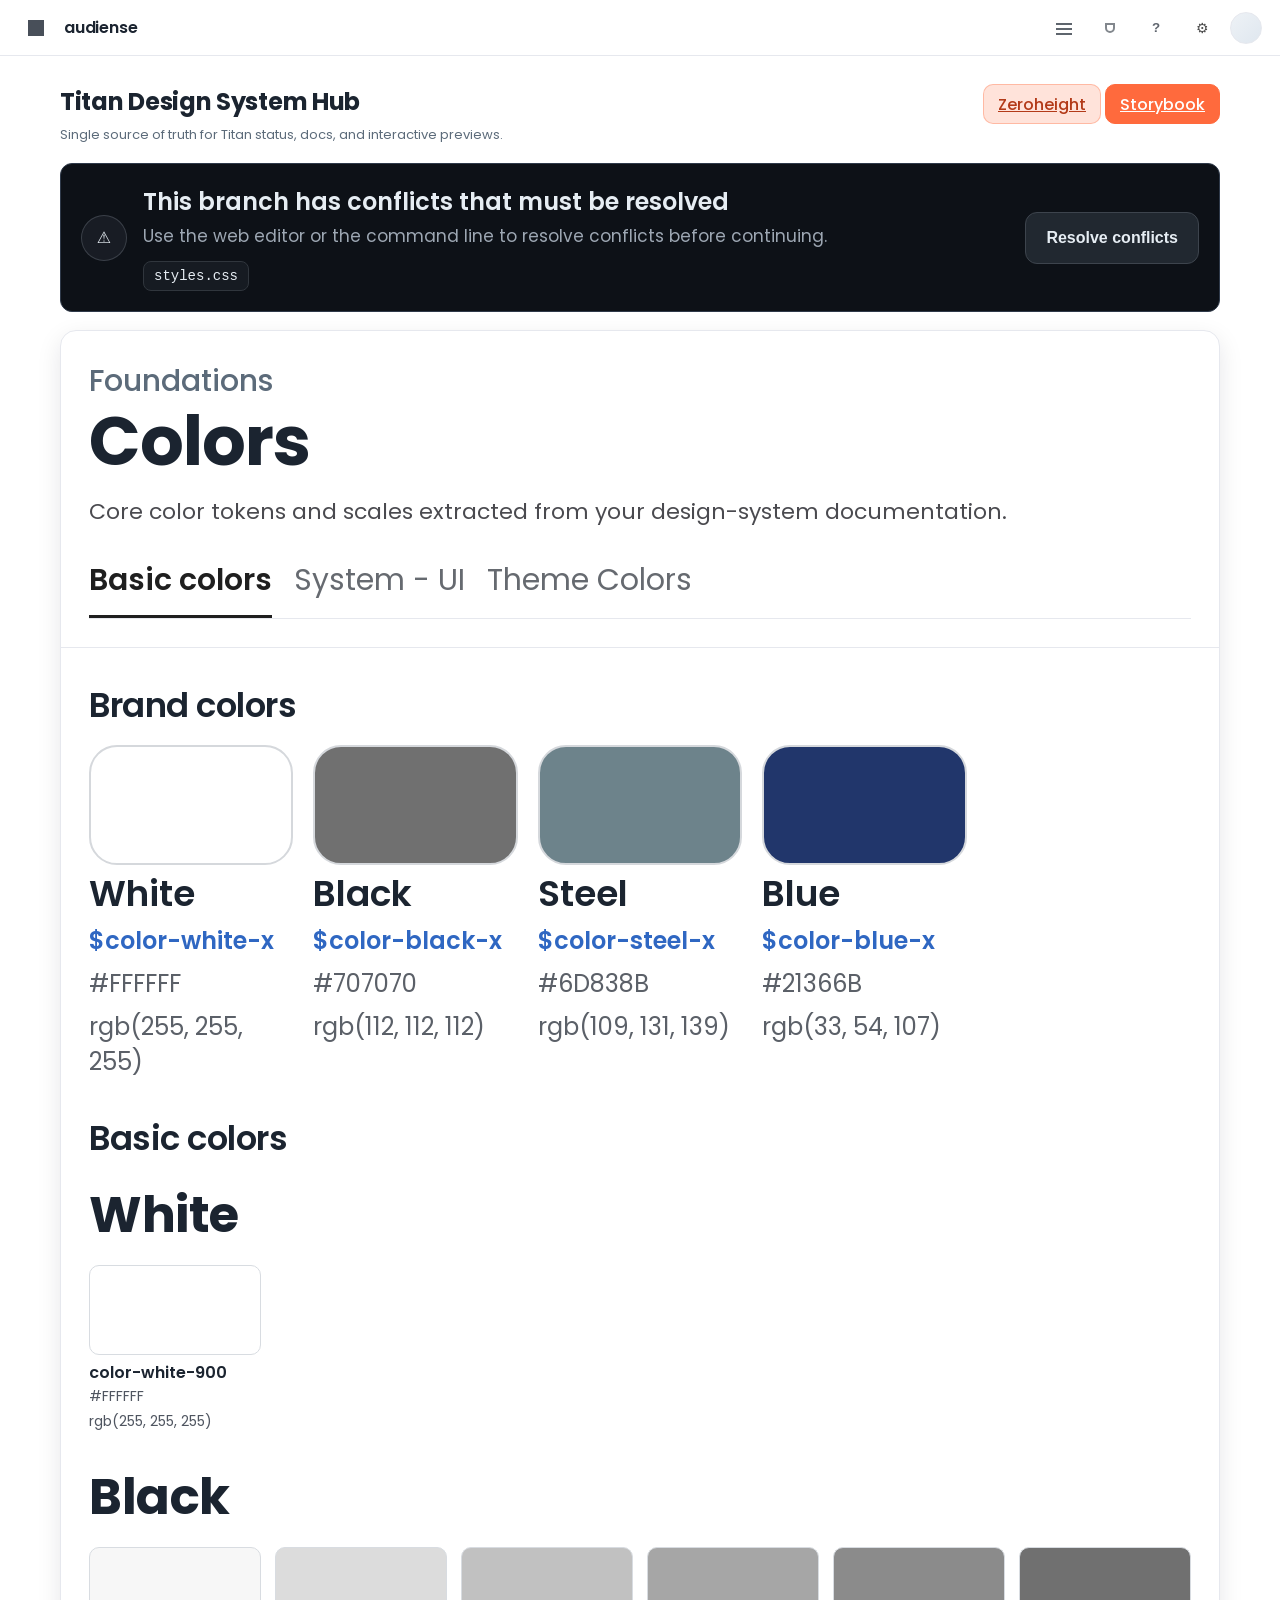
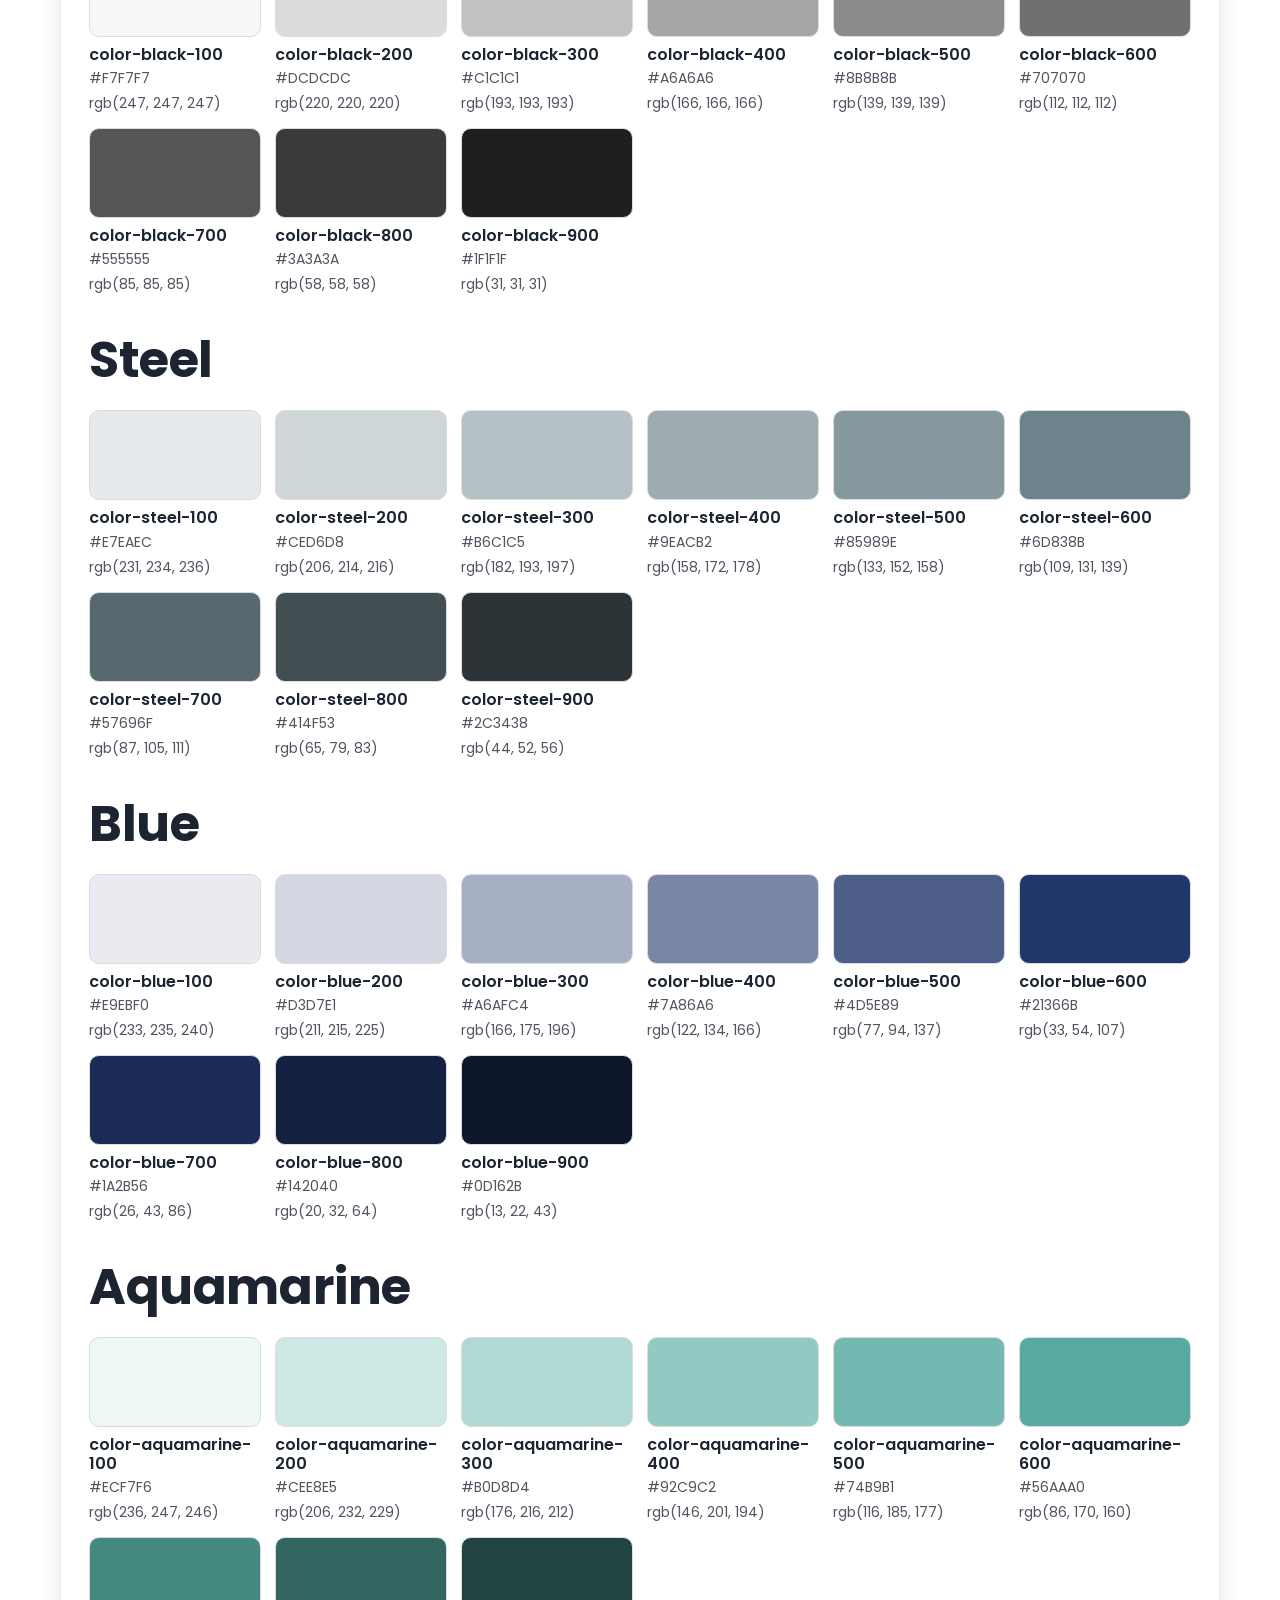
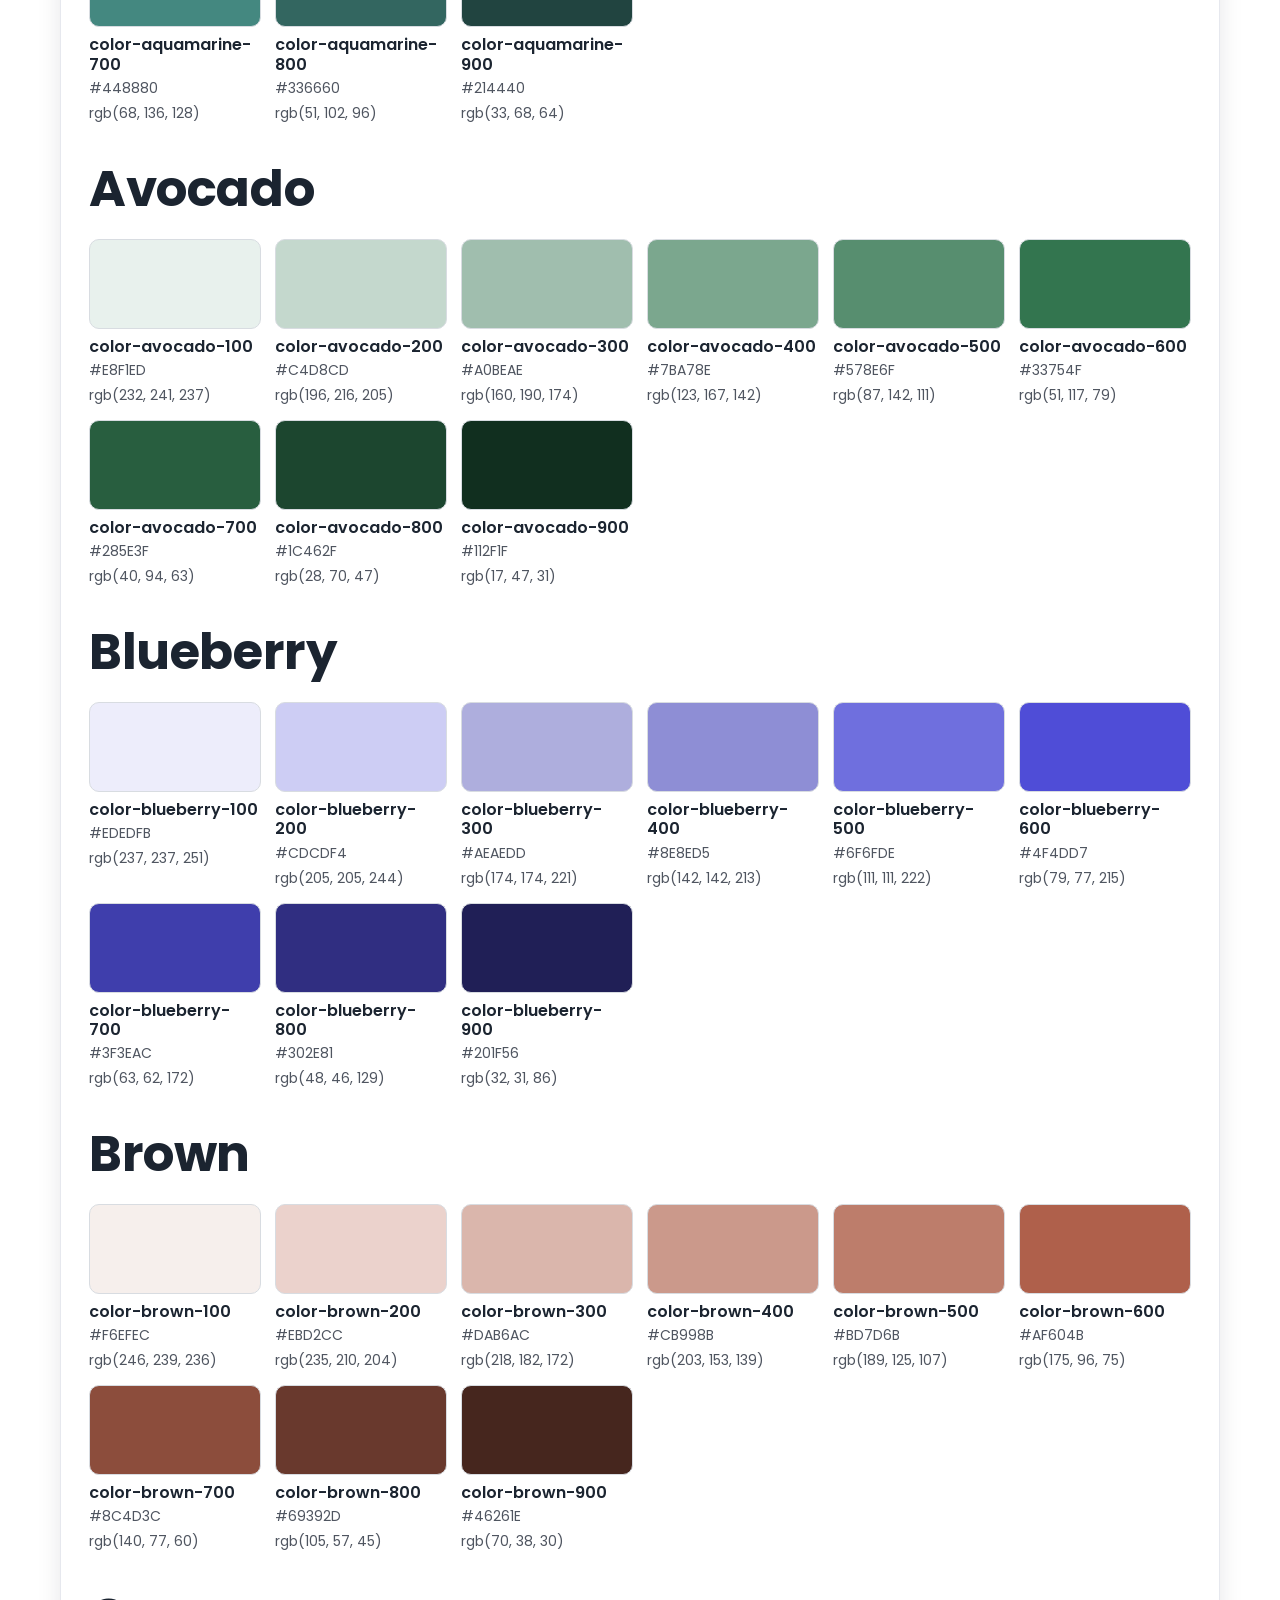
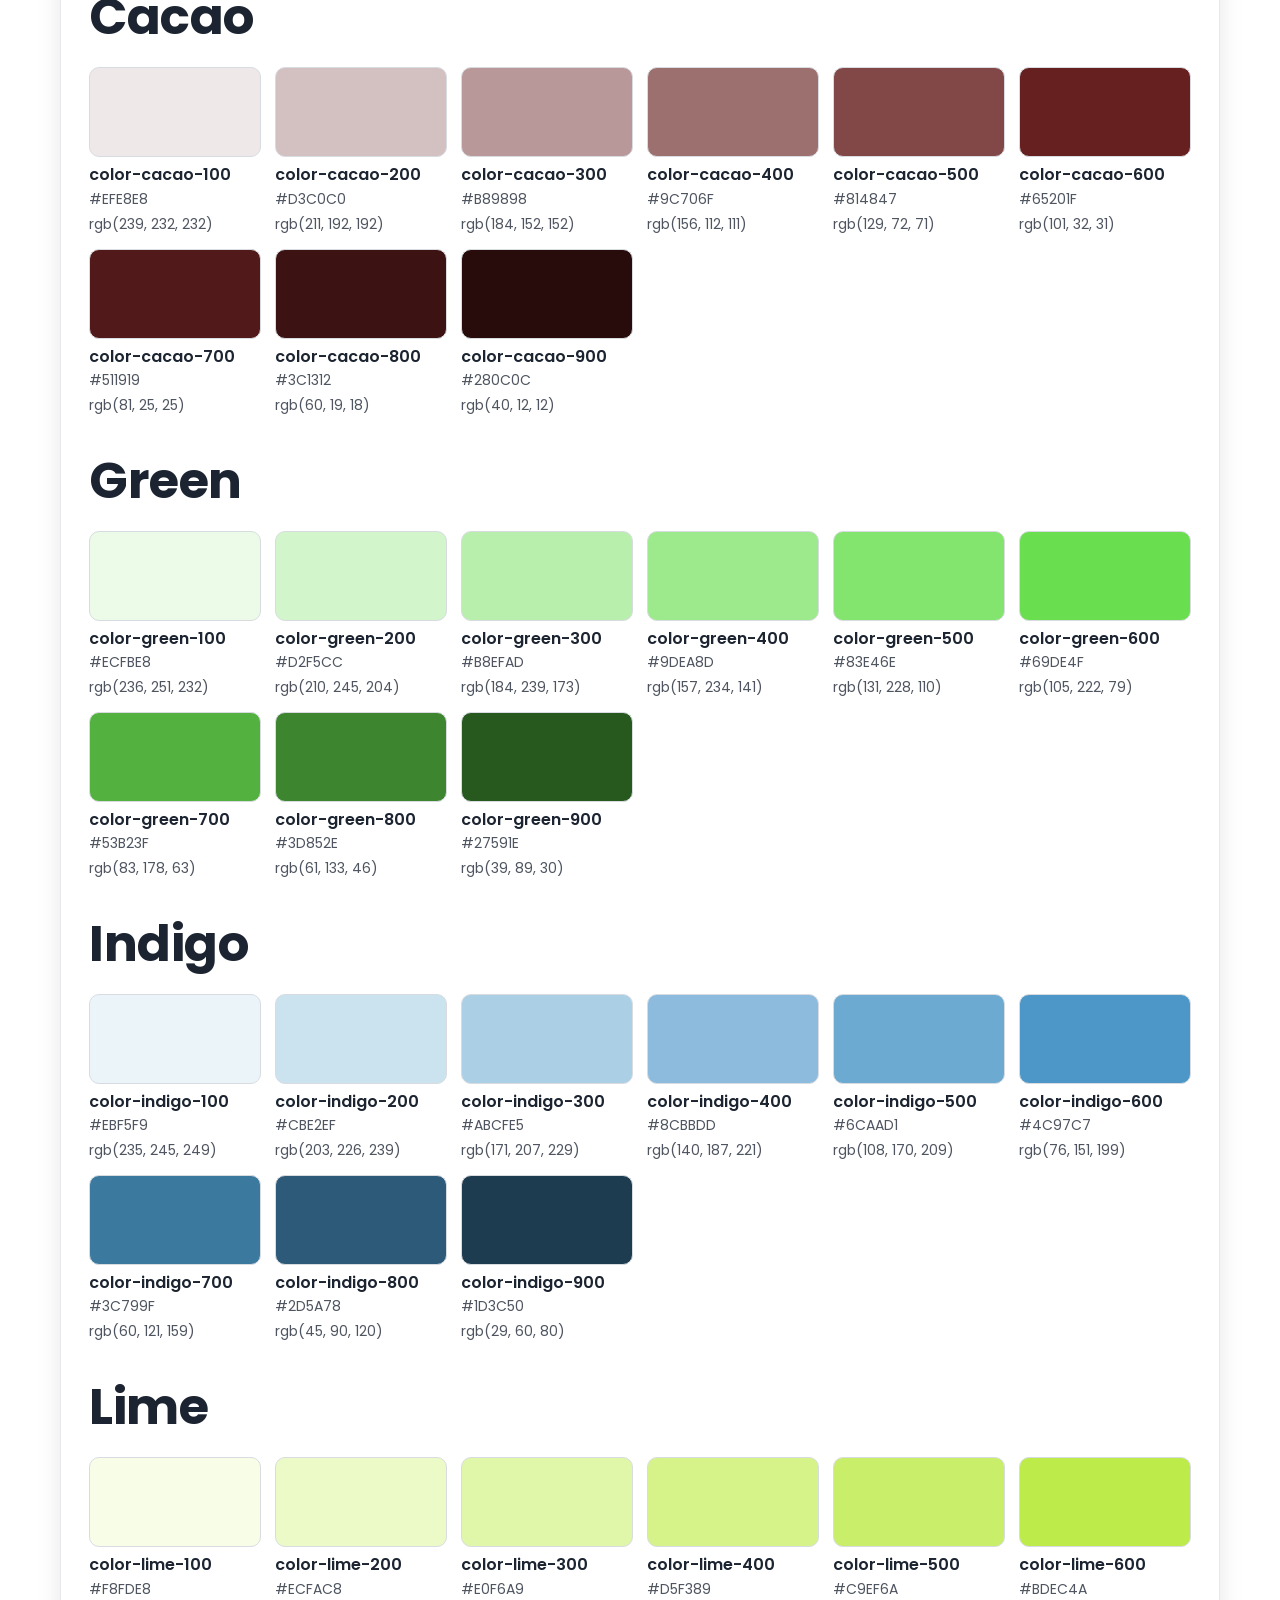
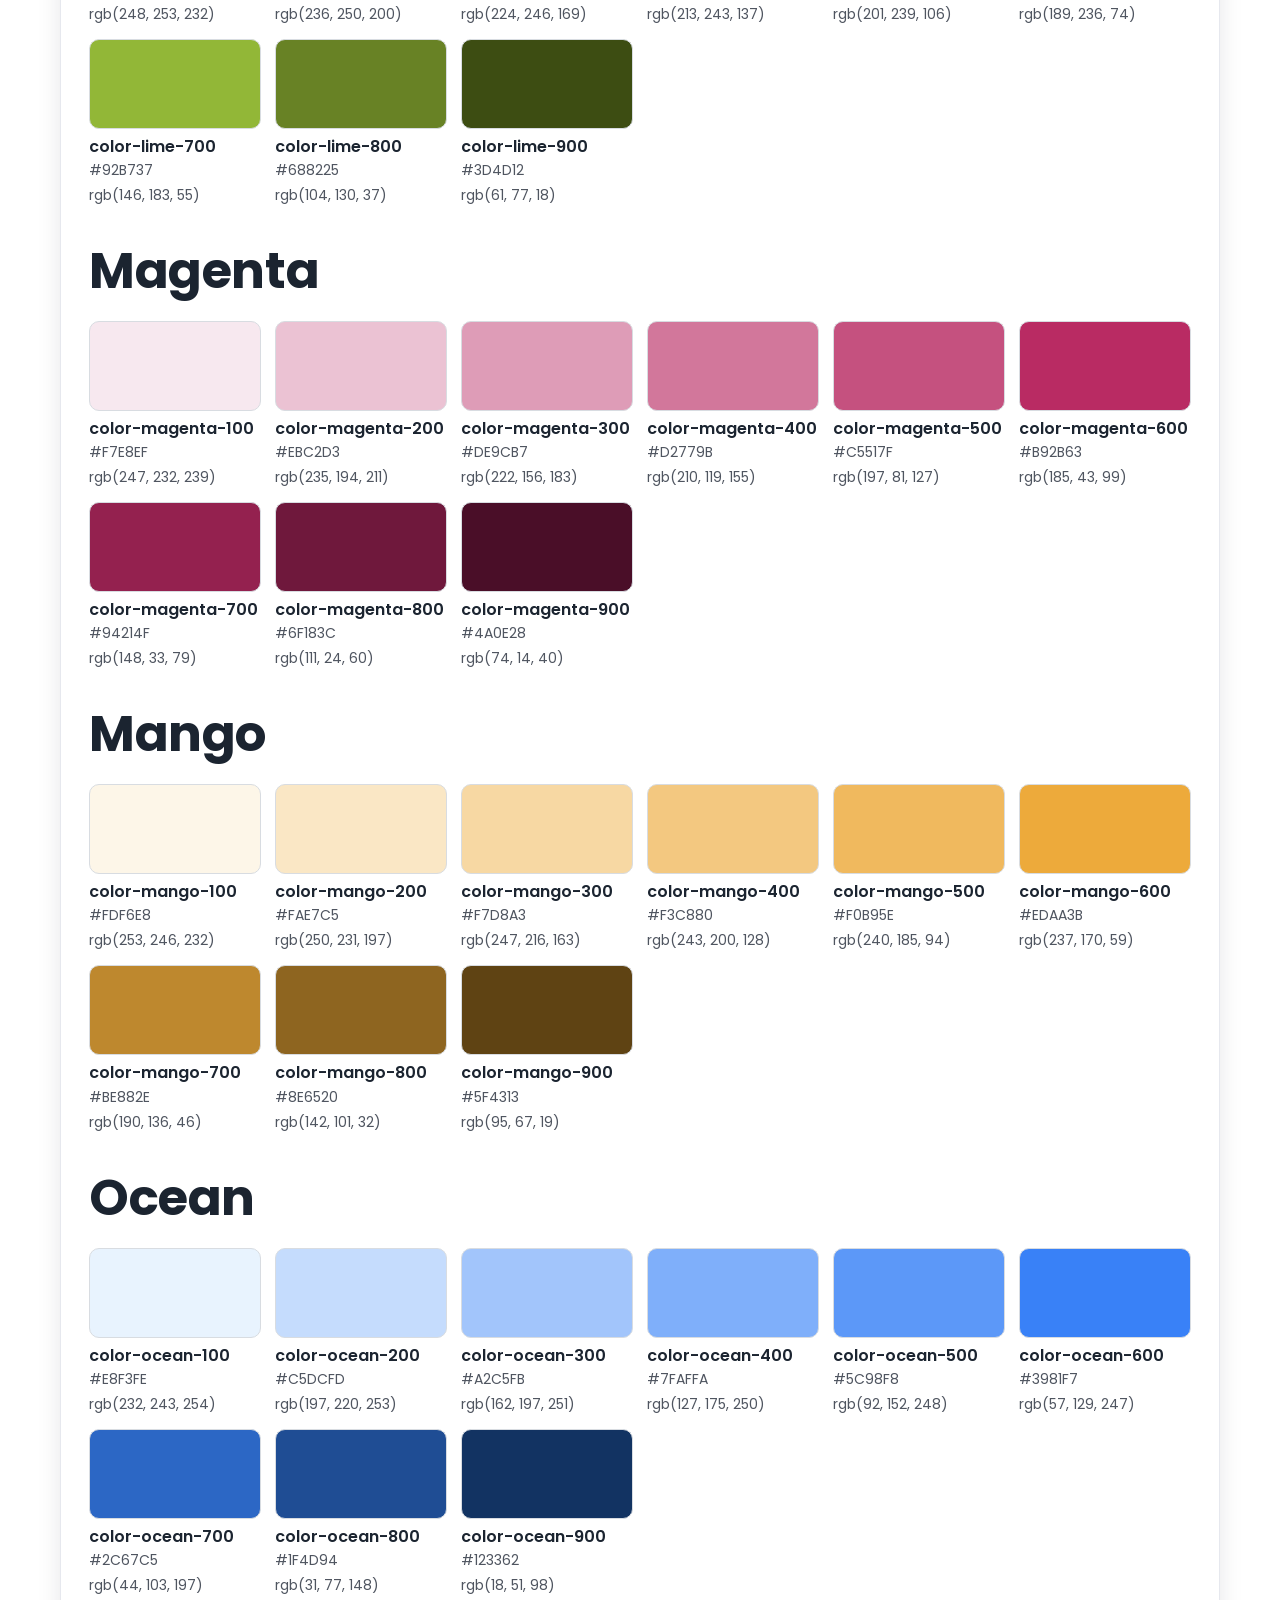
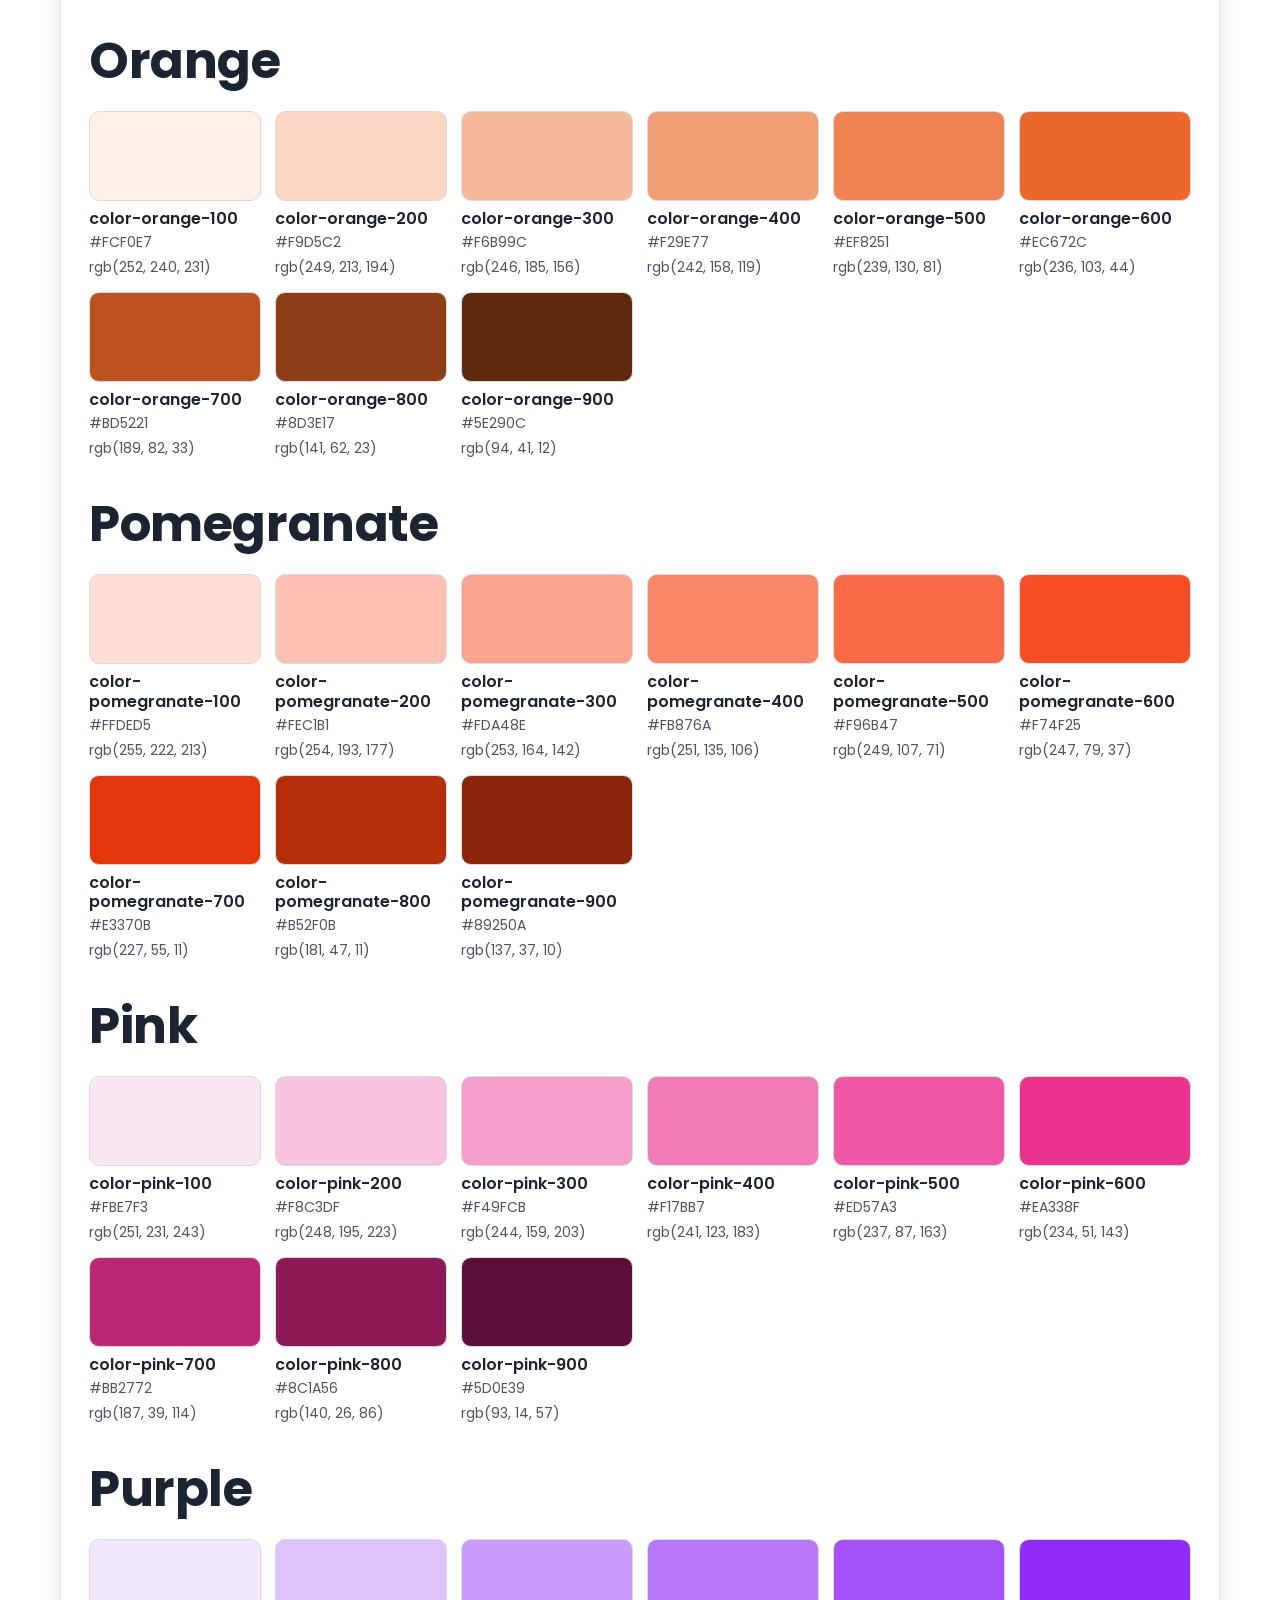
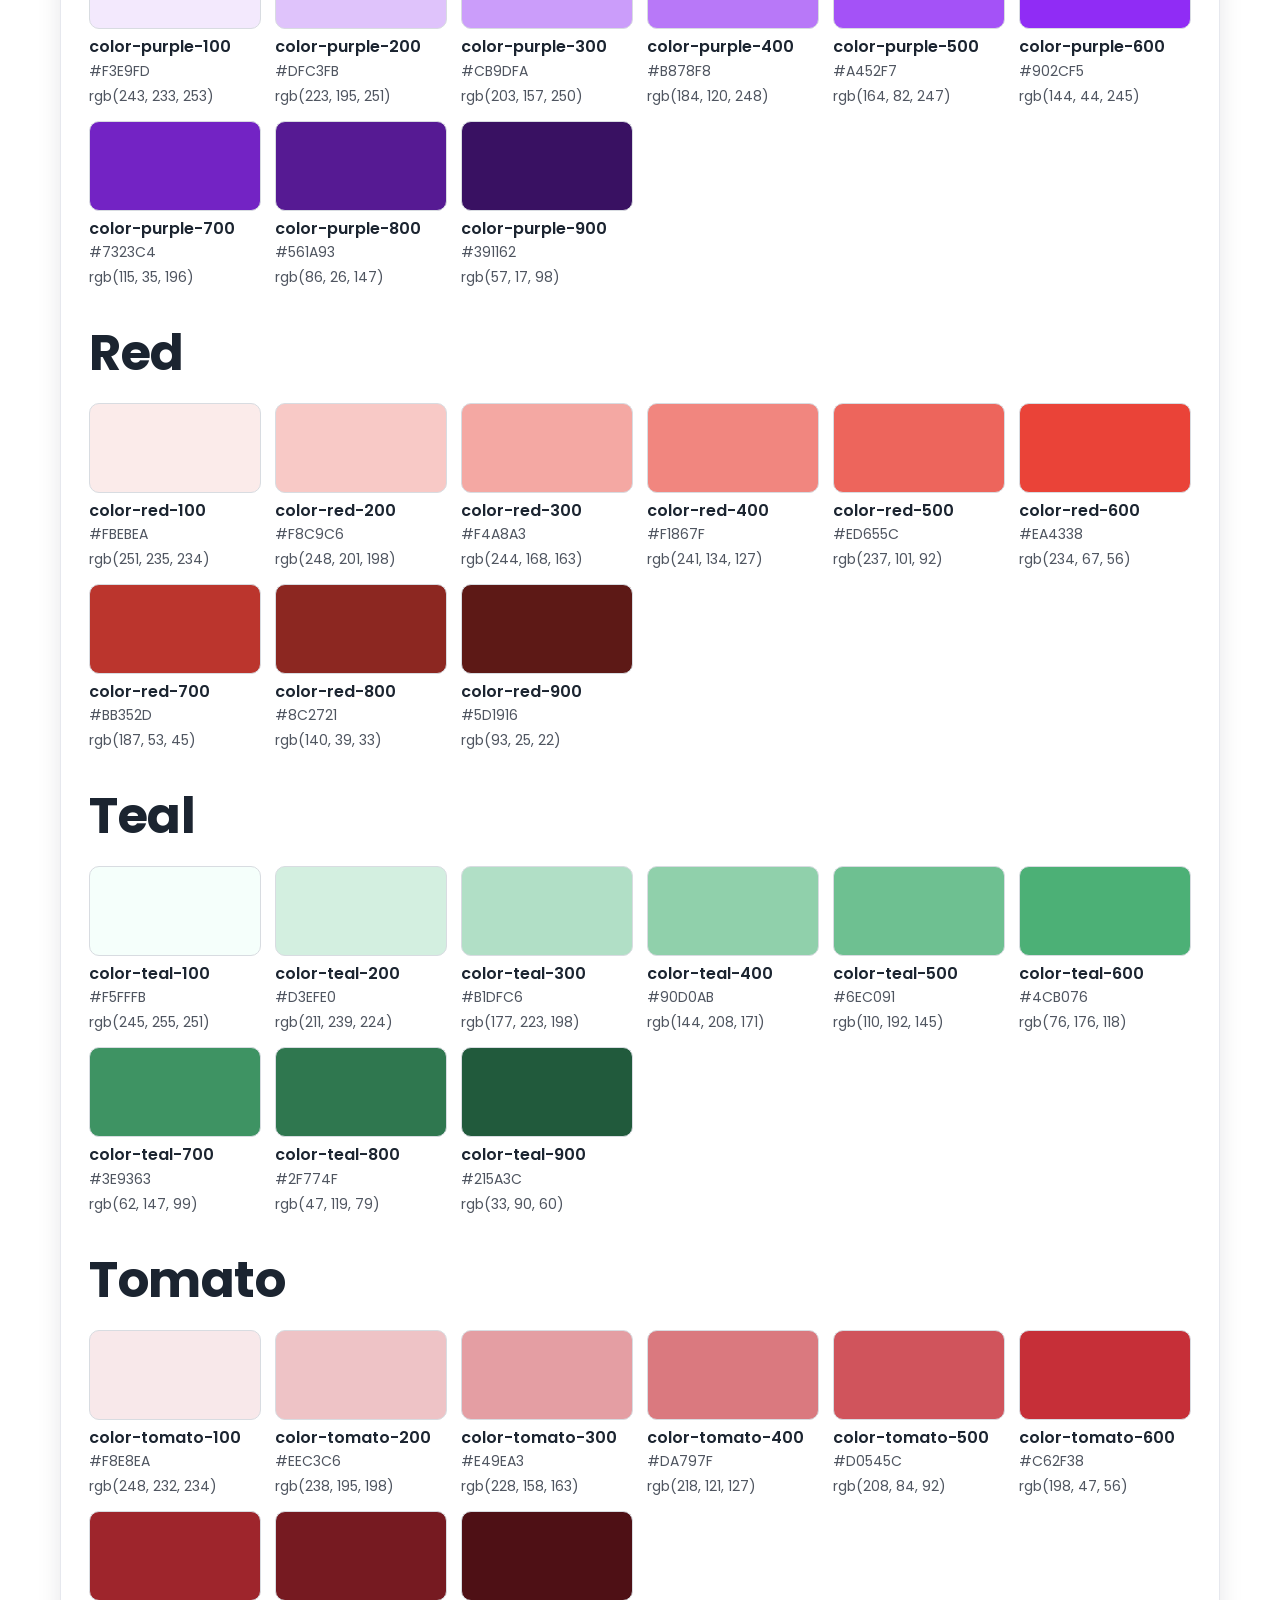
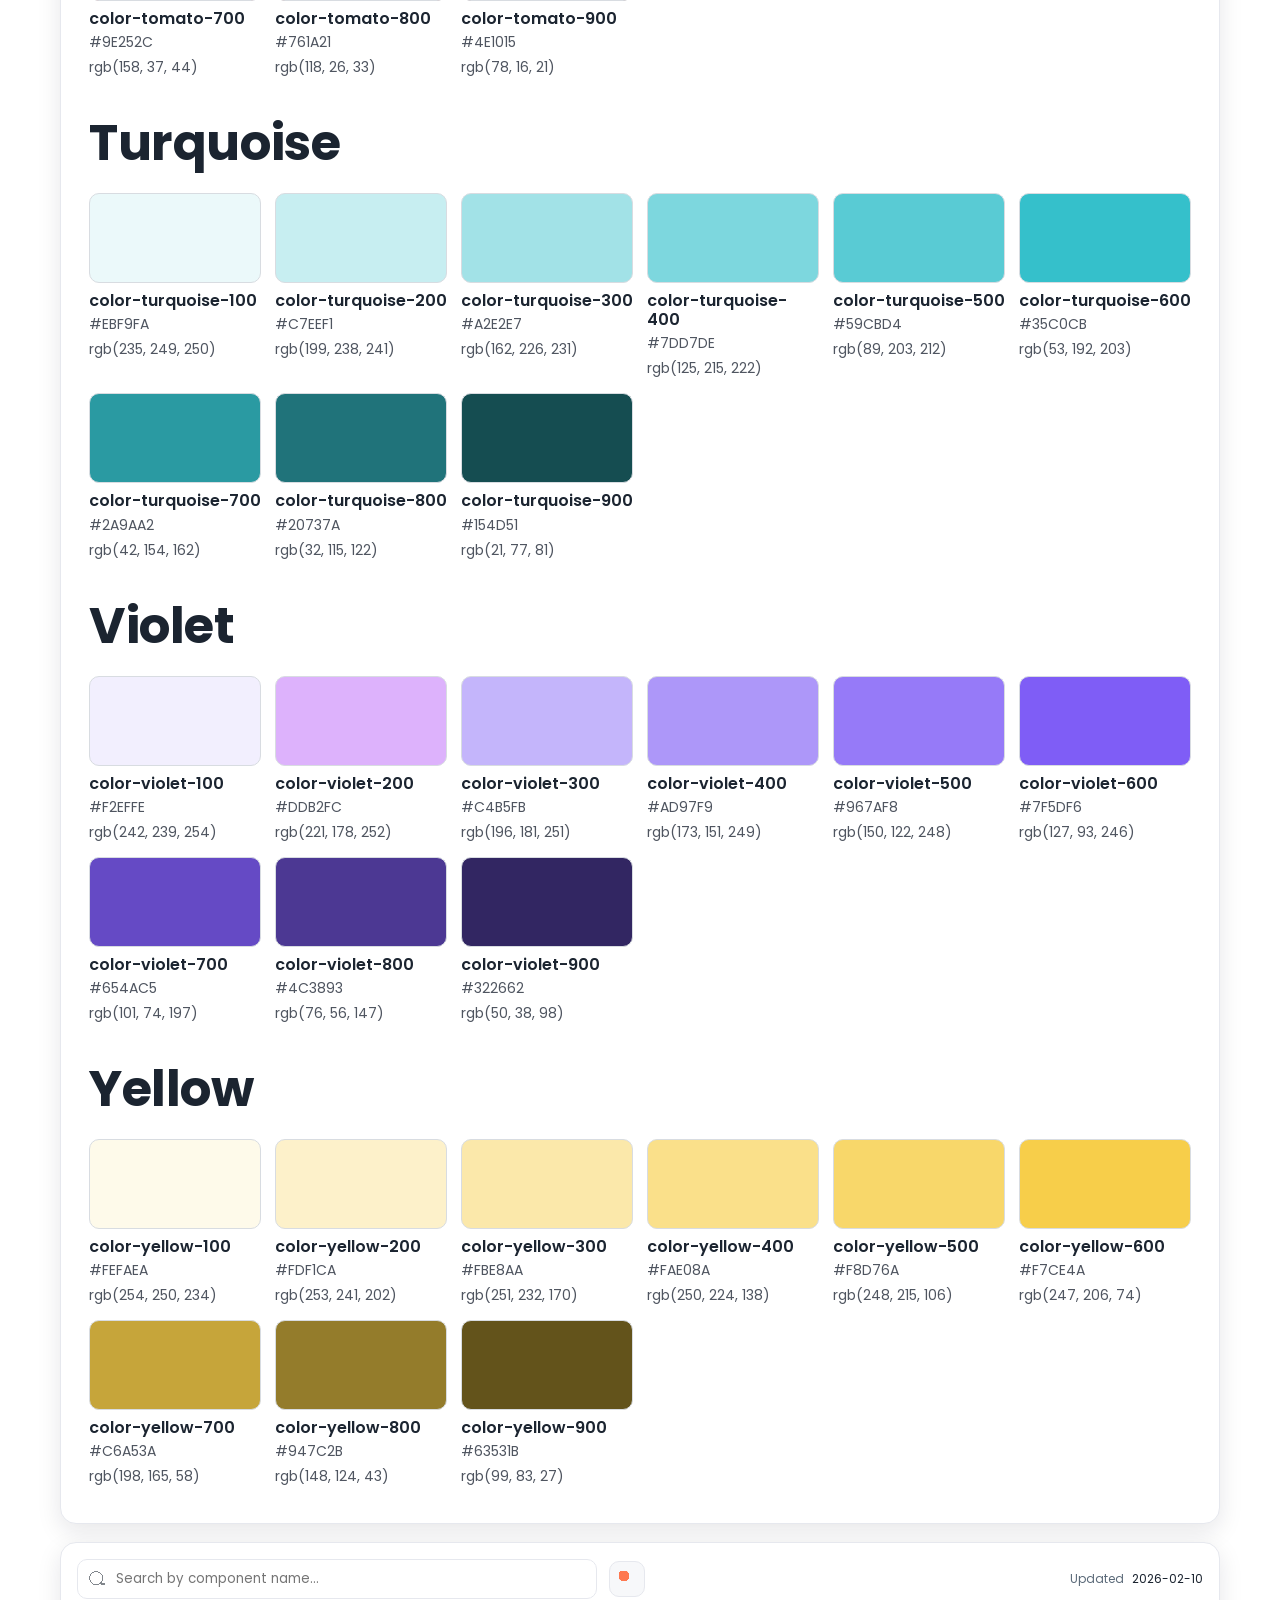
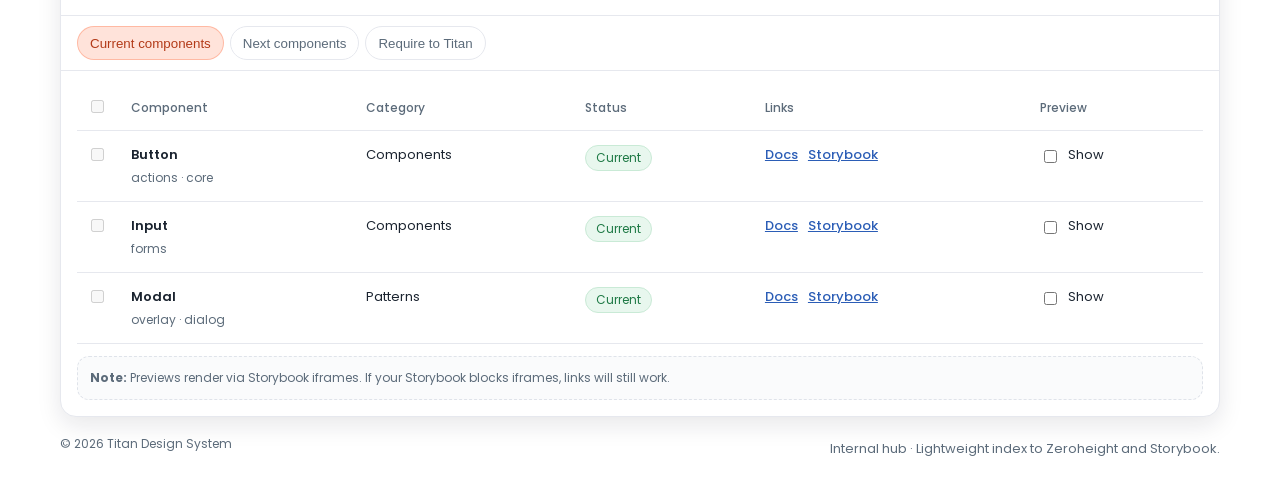
==== commit cd4a8d4f: "Add merge-conflict warning banner to match requested design" ====
--- a/index.html
+++ b/index.html
@@ -55,6 +55,16 @@
           <a id="sbLink" class="btn btn--primary" href="#" target="_blank" rel="noreferrer">Storybook</a>
         </div>
       </div>
+
+      <section class="gh-conflict" aria-label="Merge status warning">
+        <div class="gh-conflict__icon" aria-hidden="true">⚠</div>
+        <div class="gh-conflict__content">
+          <div class="gh-conflict__title">This branch has conflicts that must be resolved</div>
+          <div class="gh-conflict__text">Use the web editor or the command line to resolve conflicts before continuing.</div>
+          <div class="gh-conflict__file">styles.css</div>
+        </div>
+        <button class="gh-conflict__cta" type="button">Resolve conflicts</button>
+      </section>
 
       <section class="foundation panel" aria-labelledby="colorsTitle">
         <div class="foundation__head">
--- a/styles.css
+++ b/styles.css
@@ -153,6 +153,51 @@
 
 .page{ padding: 28px 0 42px; }
 
+.gh-conflict{
+  margin: 0 0 18px;
+  background: #0d1117;
+  border: 1px solid #2f3a4a;
+  border-radius: 12px;
+  color: #e6edf3;
+  padding: 20px;
+  display: grid;
+  grid-template-columns: auto 1fr auto;
+  gap: 16px;
+  align-items: center;
+}
+.gh-conflict__icon{
+  width: 46px;
+  height: 46px;
+  border-radius: 999px;
+  display: grid;
+  place-items: center;
+  background: #6e76811f;
+  border: 1px solid #6e768166;
+  font-weight: 700;
+}
+.gh-conflict__title{ font-size: 24px; font-weight: 600; }
+.gh-conflict__text{ font-size: 17px; color: #9da7b3; margin-top: 4px; }
+.gh-conflict__file{
+  margin-top: 12px;
+  display: inline-block;
+  background: #161b22;
+  border: 1px solid #30363d;
+  border-radius: 8px;
+  padding: 6px 10px;
+  font-family: ui-monospace, SFMono-Regular, Menlo, monospace;
+  font-size: 14px;
+}
+.gh-conflict__cta{
+  height: 52px;
+  padding: 0 20px;
+  border-radius: 12px;
+  border: 1px solid #3d444d;
+  background: #212830;
+  color: #e6edf3;
+  font-size: 16px;
+  font-weight: 600;
+}
+
 .foundation{ margin-bottom: 18px; }
 .foundation__head{ padding: 28px; border-bottom: 1px solid var(--border); }
 .eyebrow{ color: var(--muted); font-size: 30px; font-weight: 500; margin-bottom: 2px; }
@@ -202,6 +247,8 @@
 .scale-item__hex, .scale-item__rgb{ margin-top: 4px; font-size: 14px; color:#4f5560; }
 
 @media (max-width: 980px){
+  .gh-conflict{ grid-template-columns: 1fr; }
+  .gh-conflict__cta{ width: 100%; }
   .foundation__head{ padding: 18px; }
   .foundation__title{ font-size: 44px; }
   .eyebrow{ font-size: 22px; }
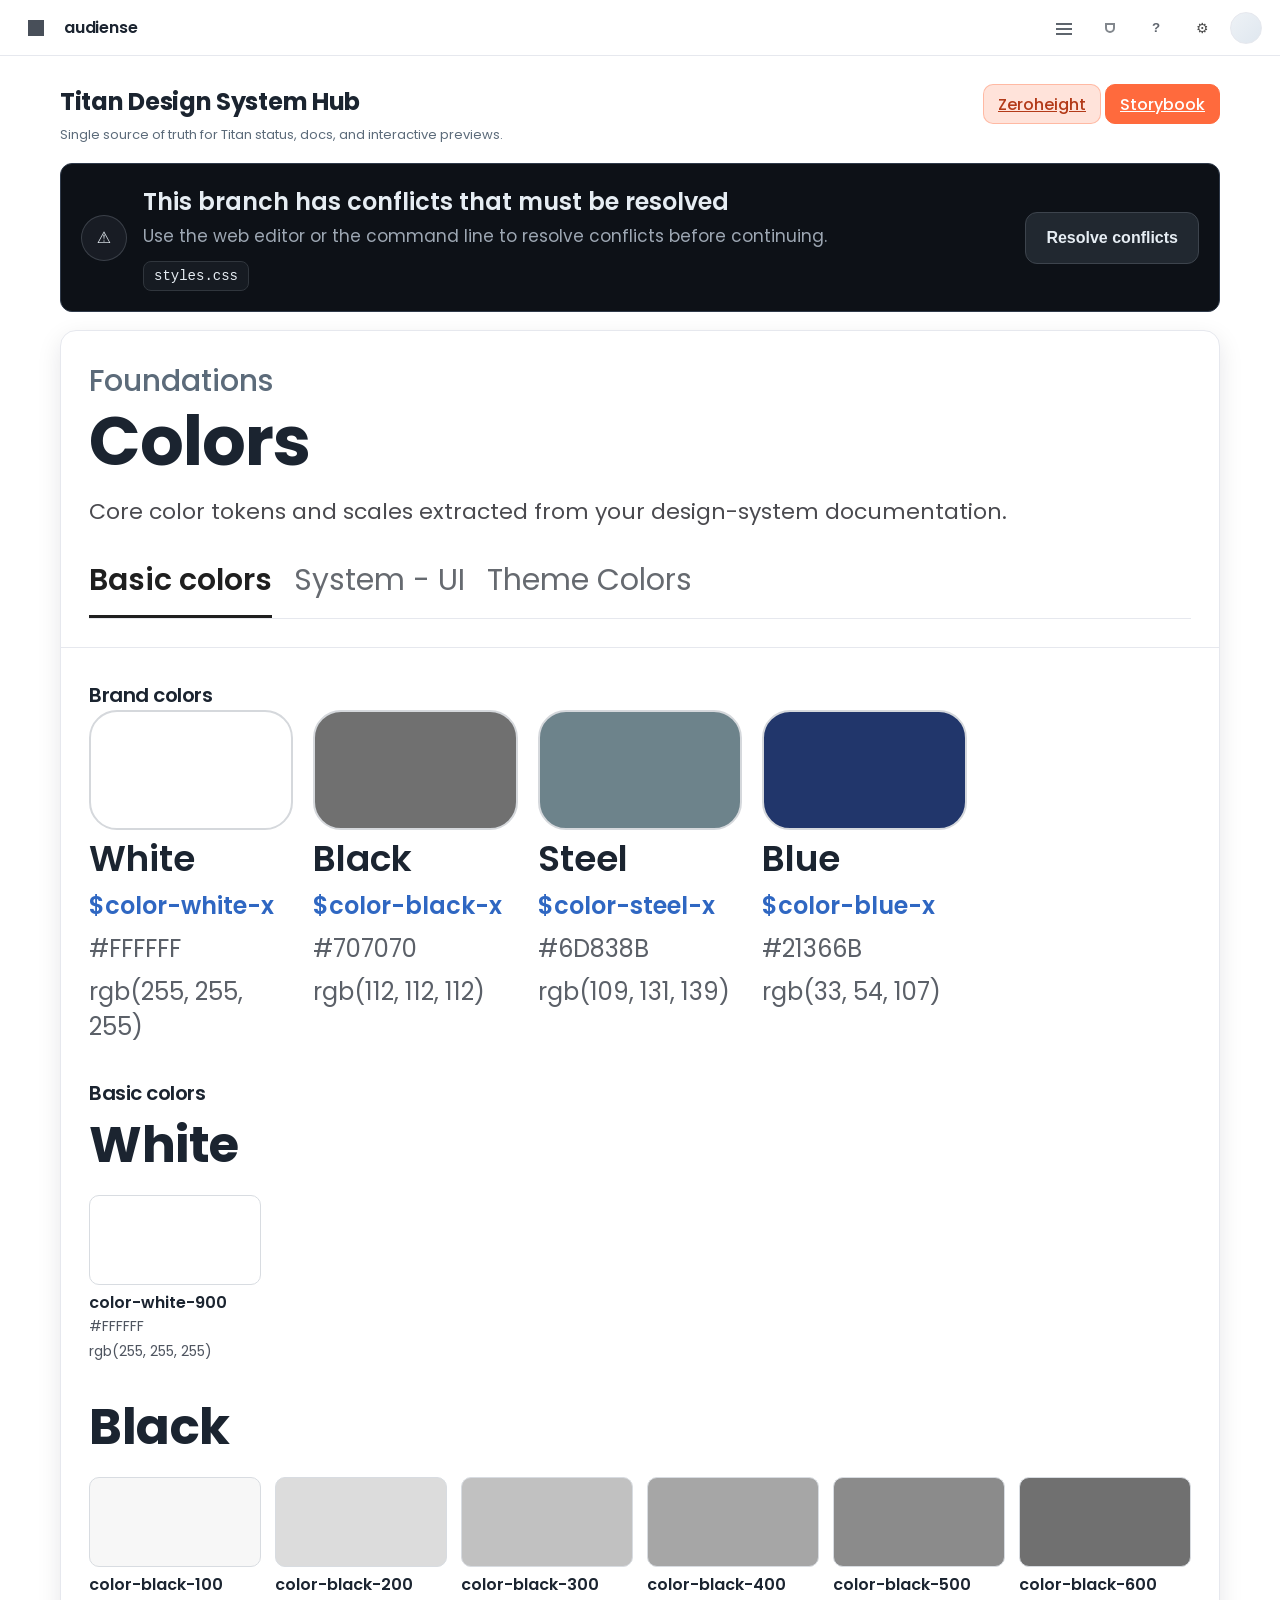
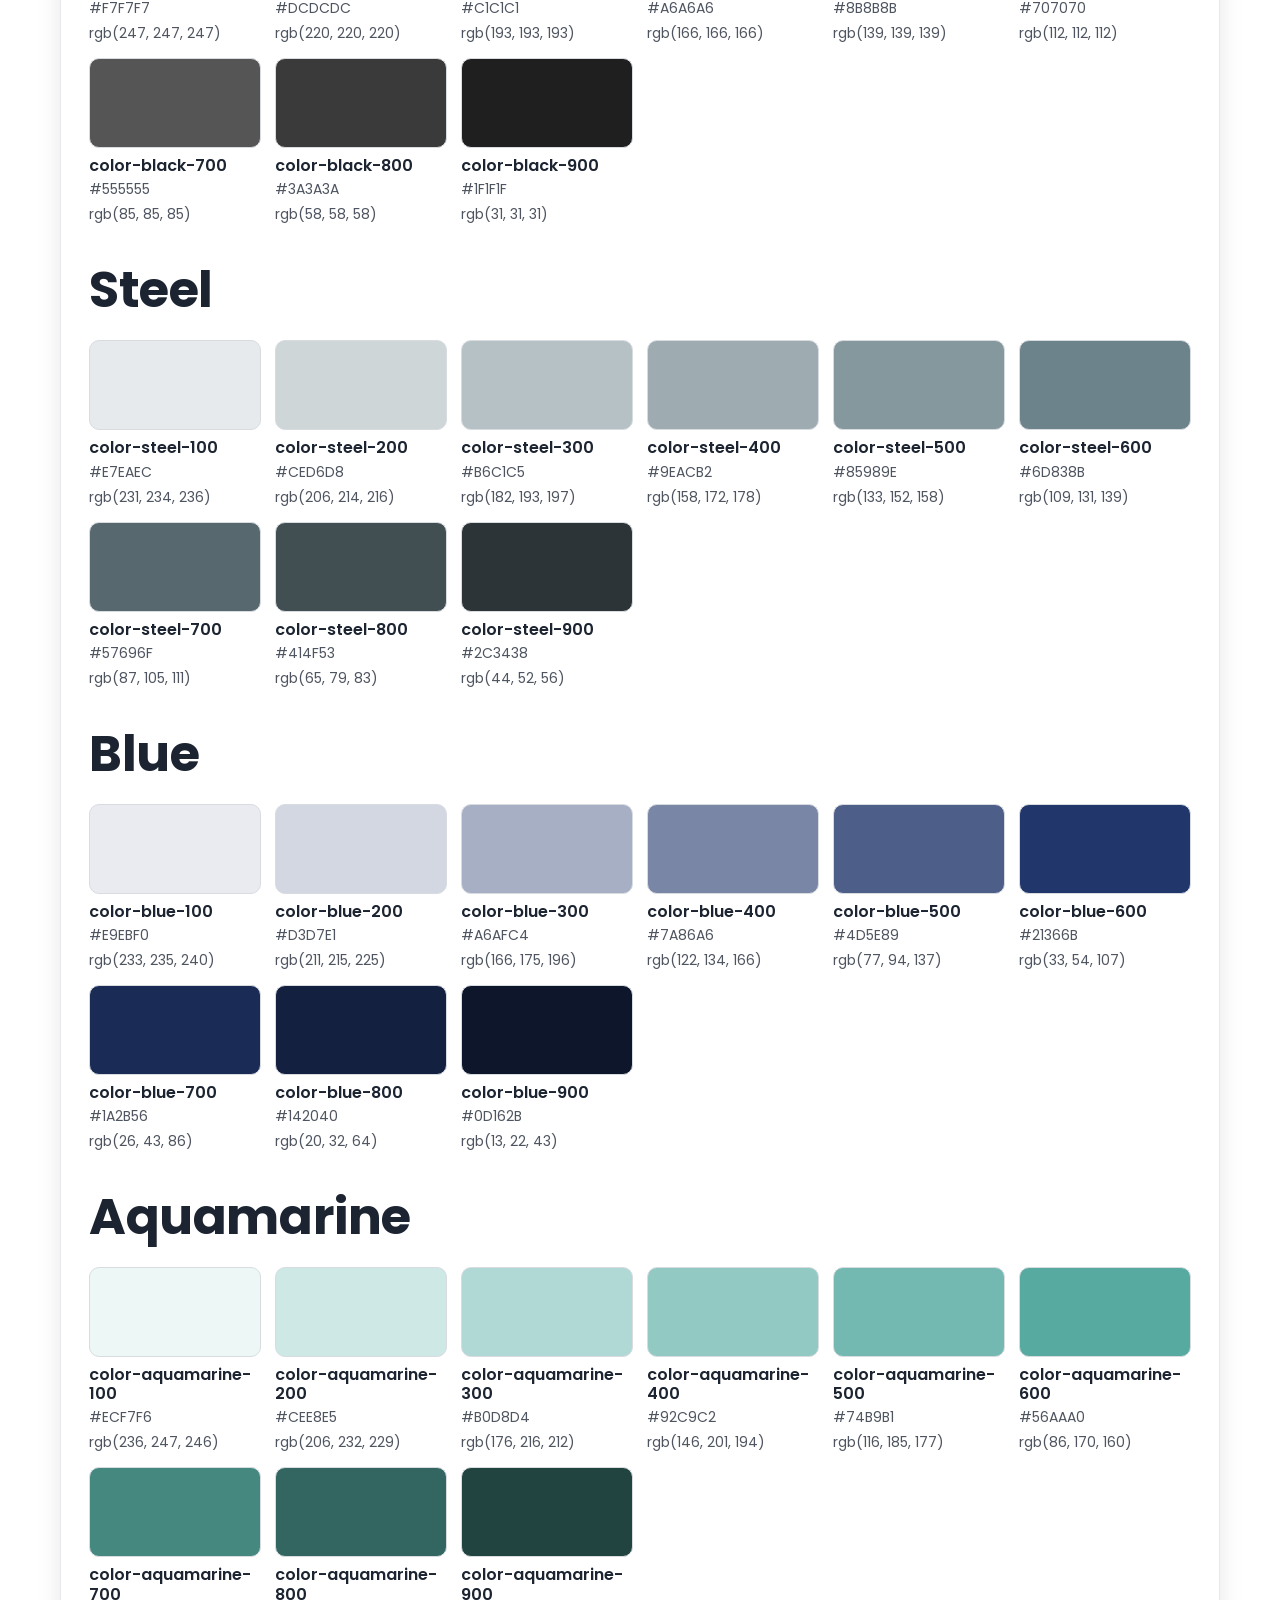
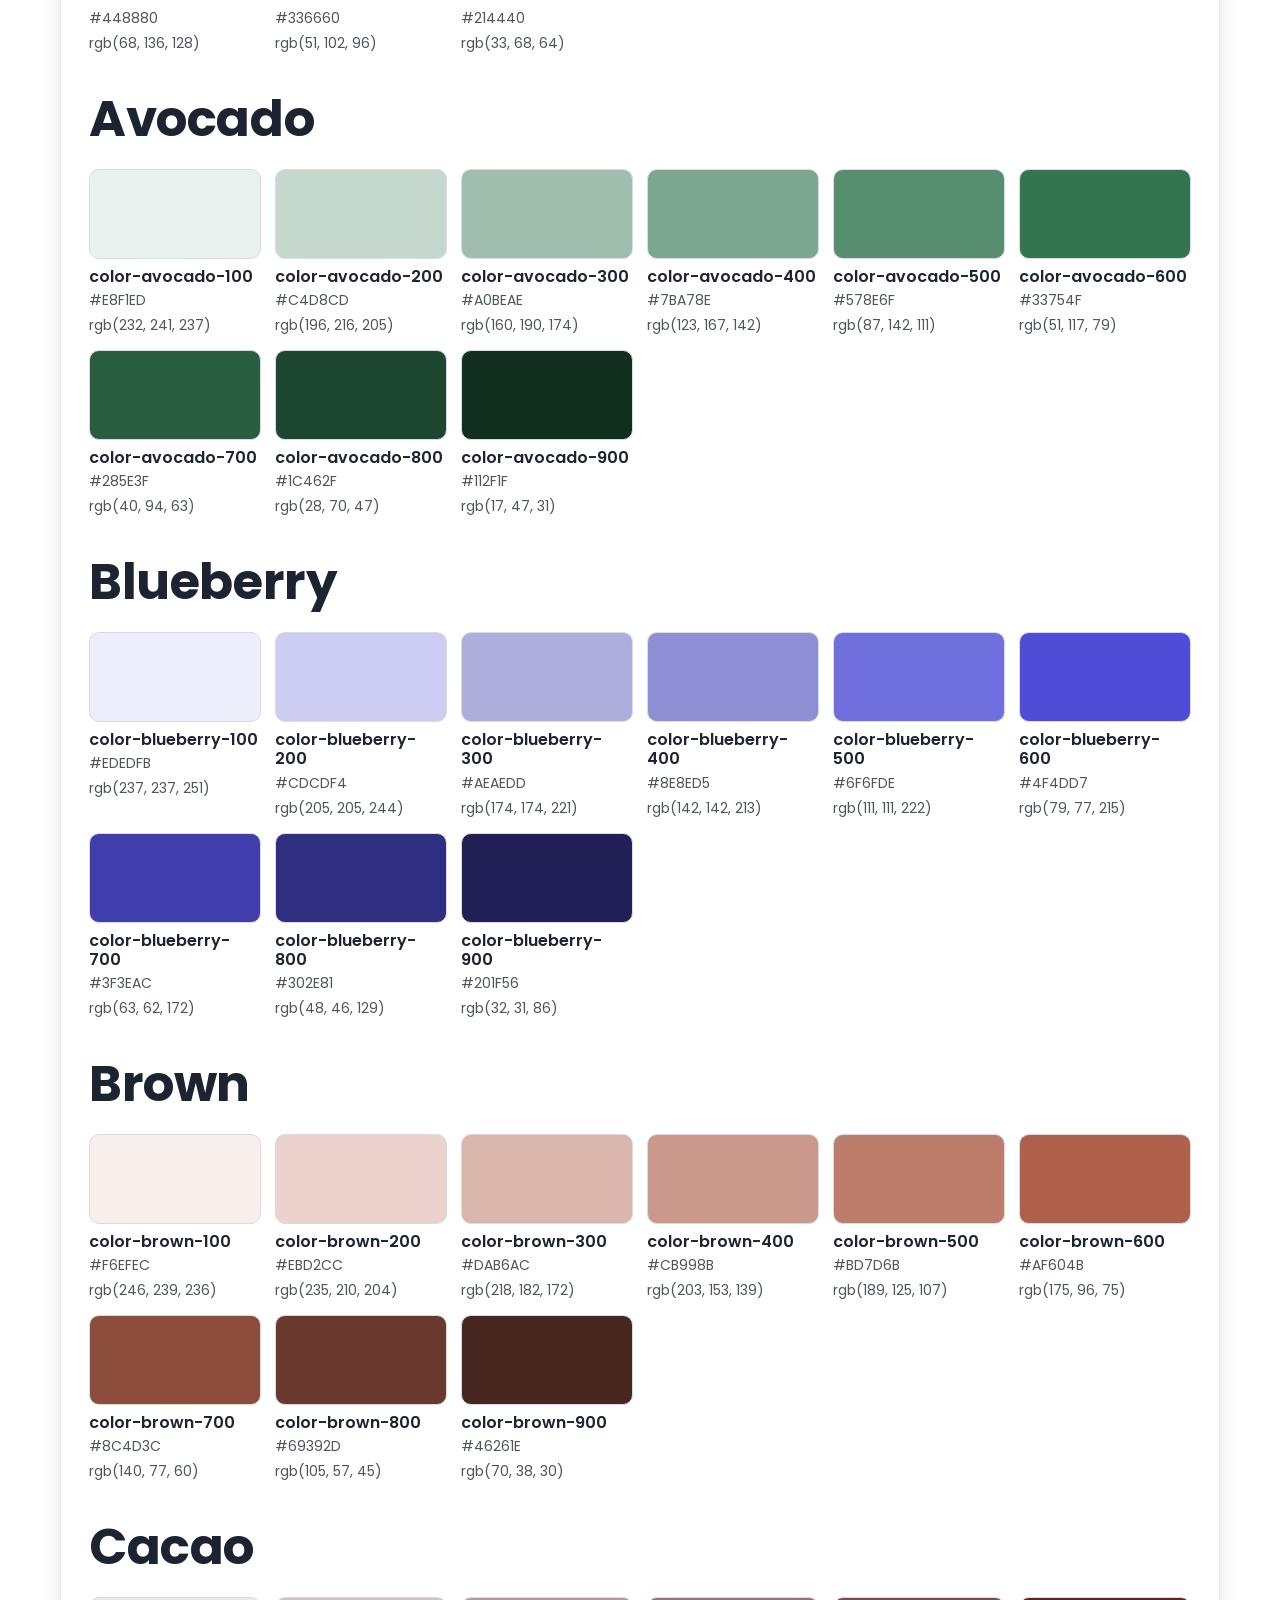
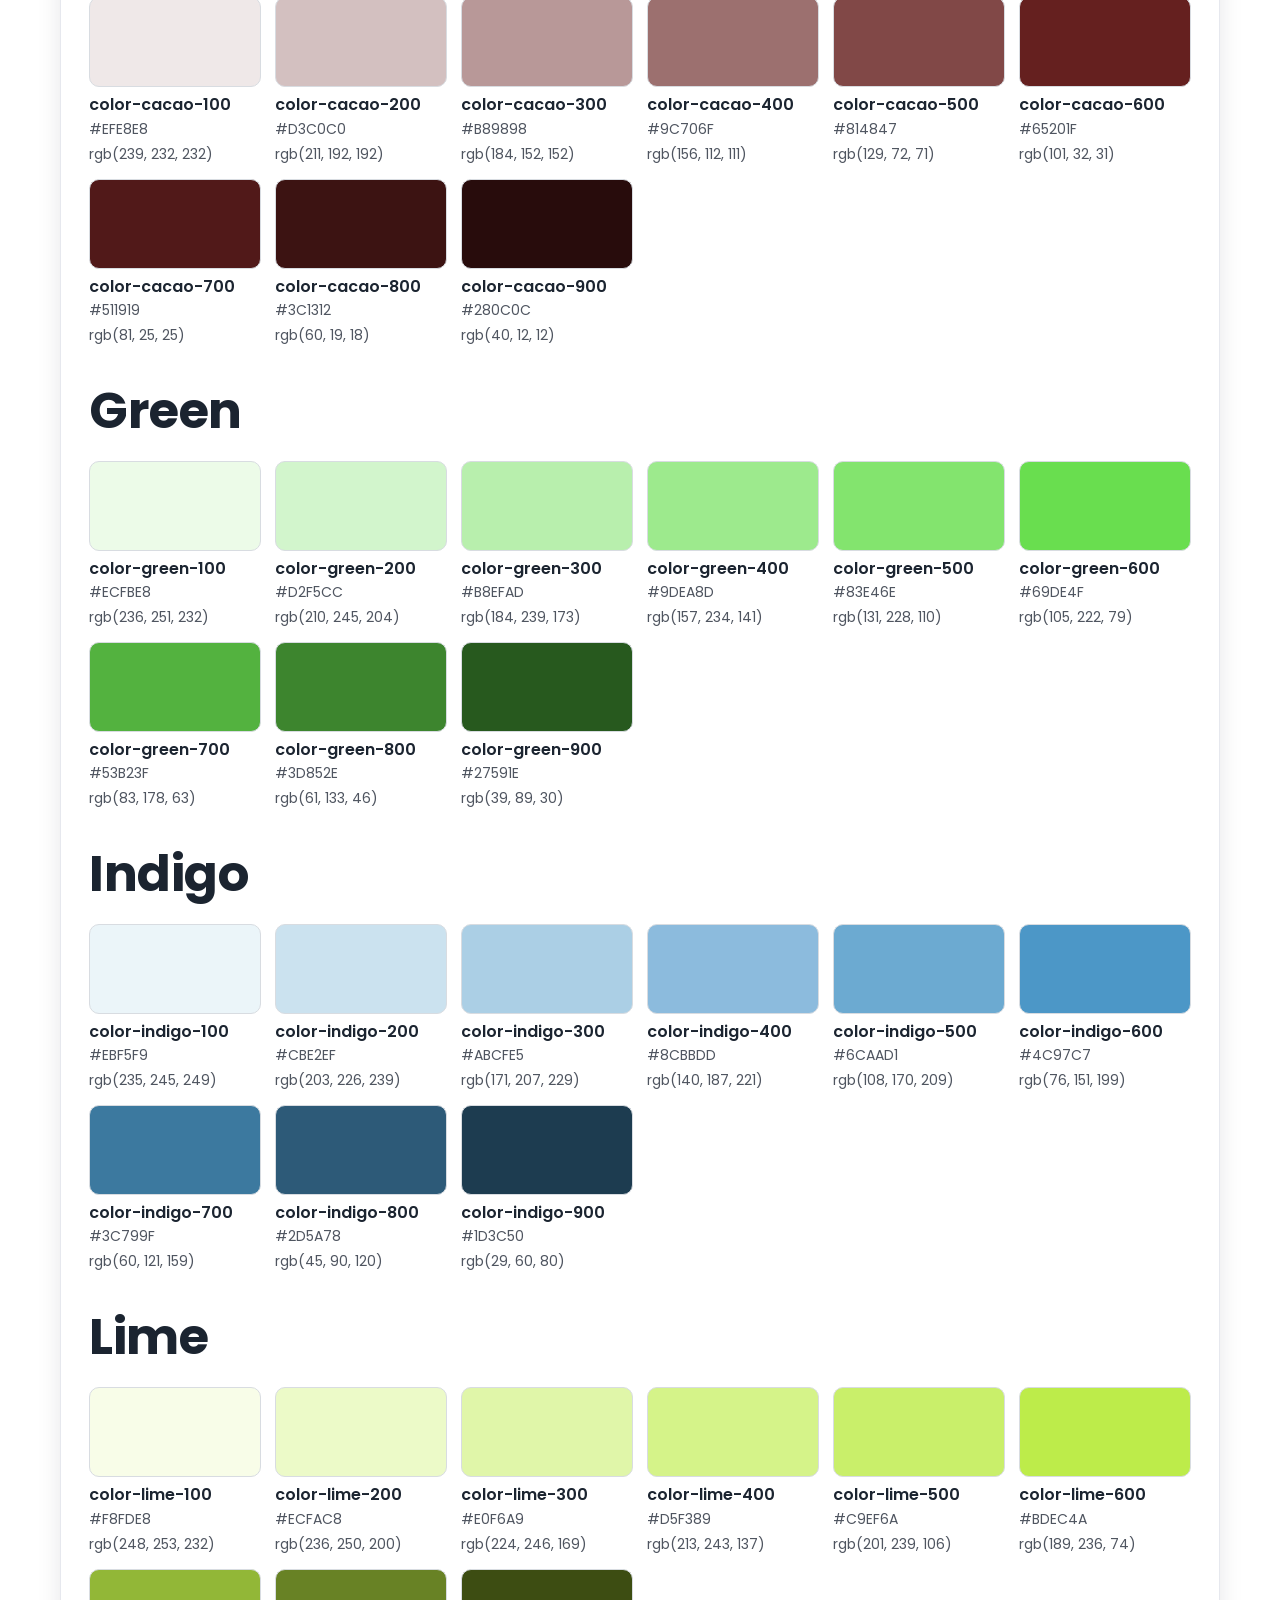
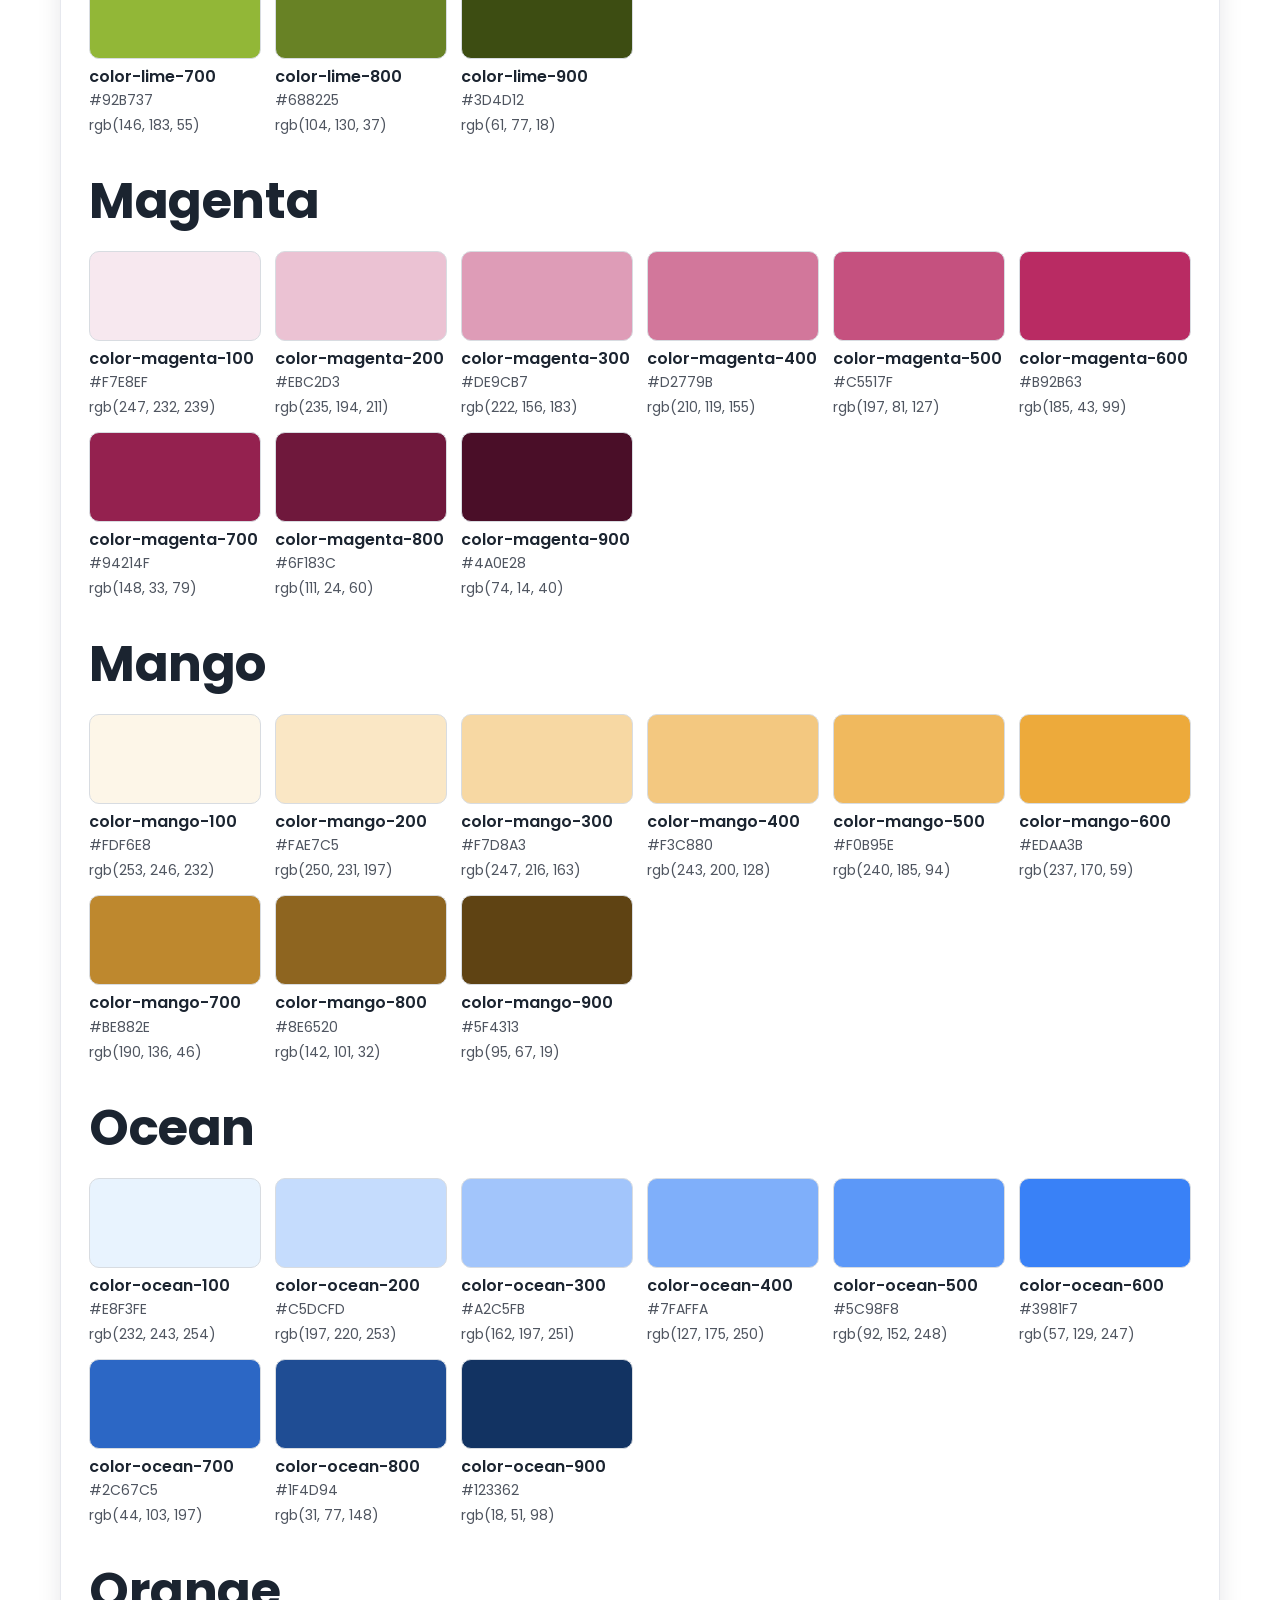
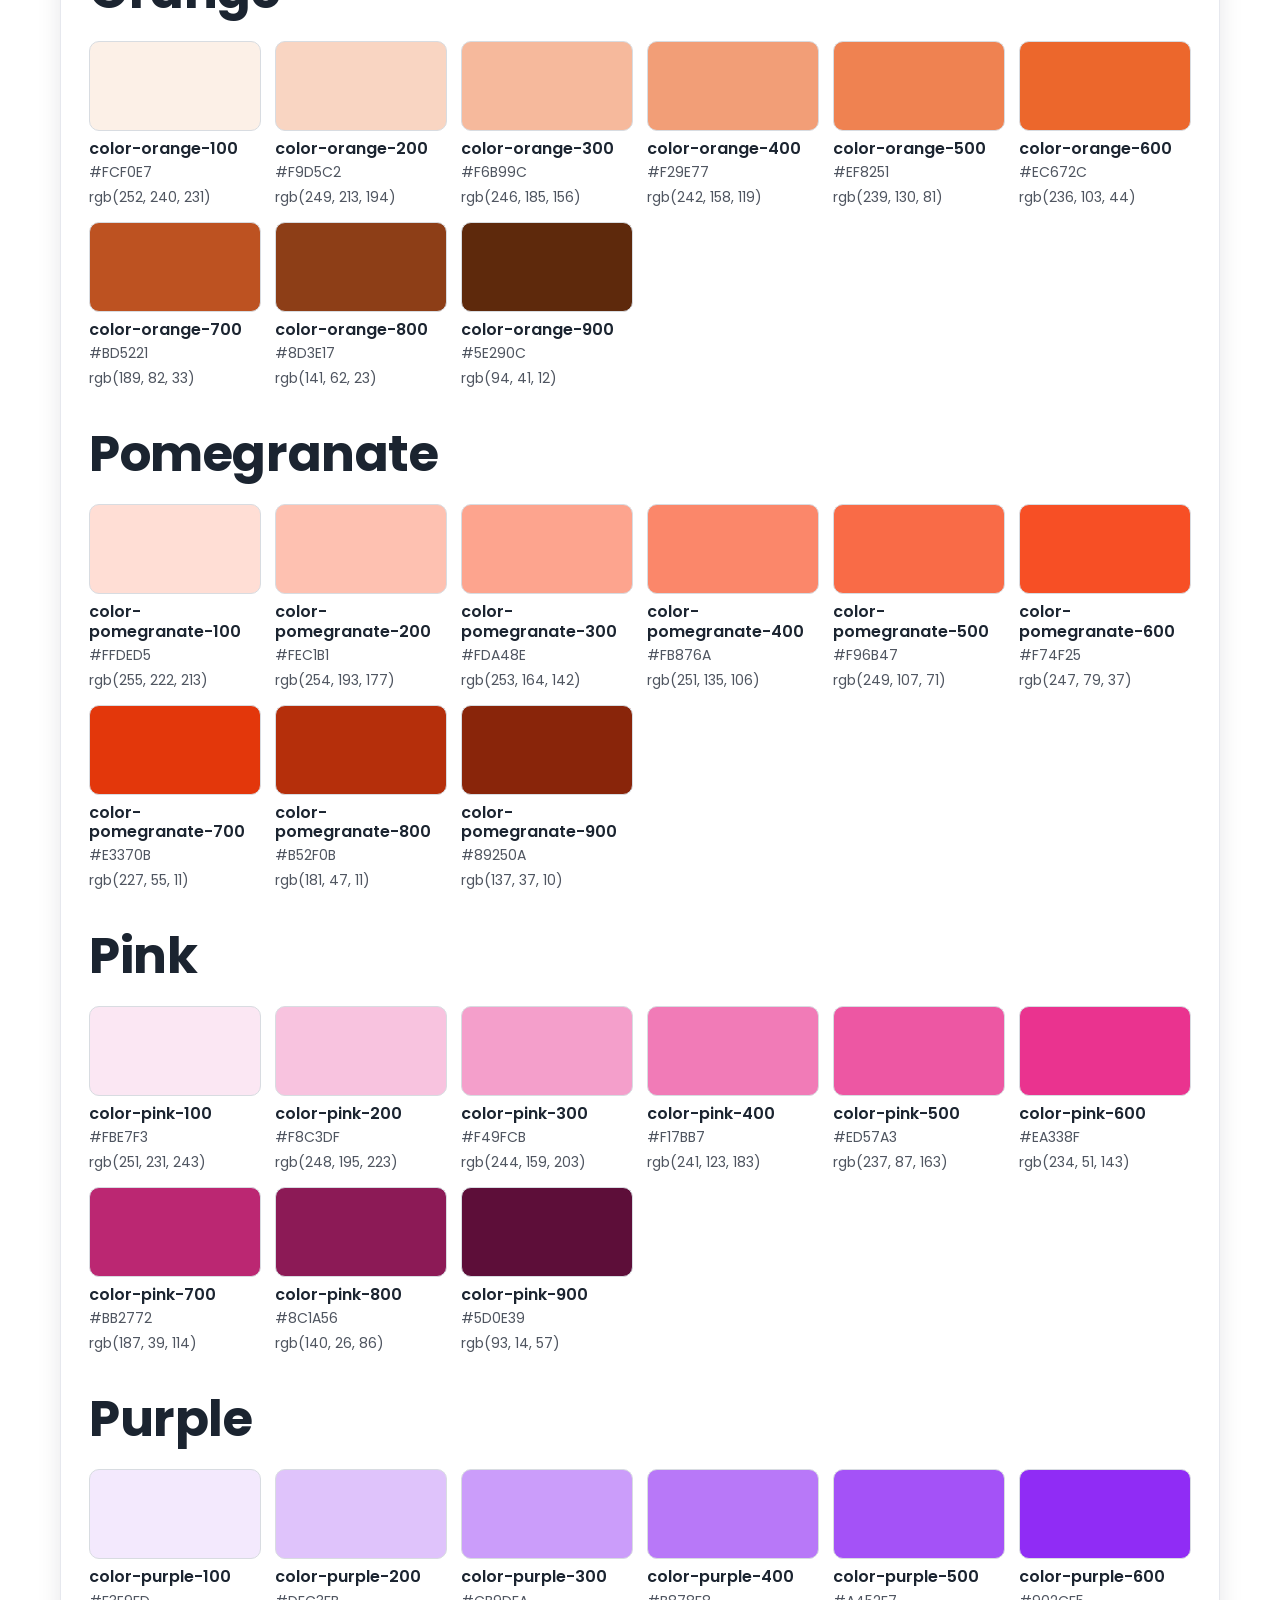
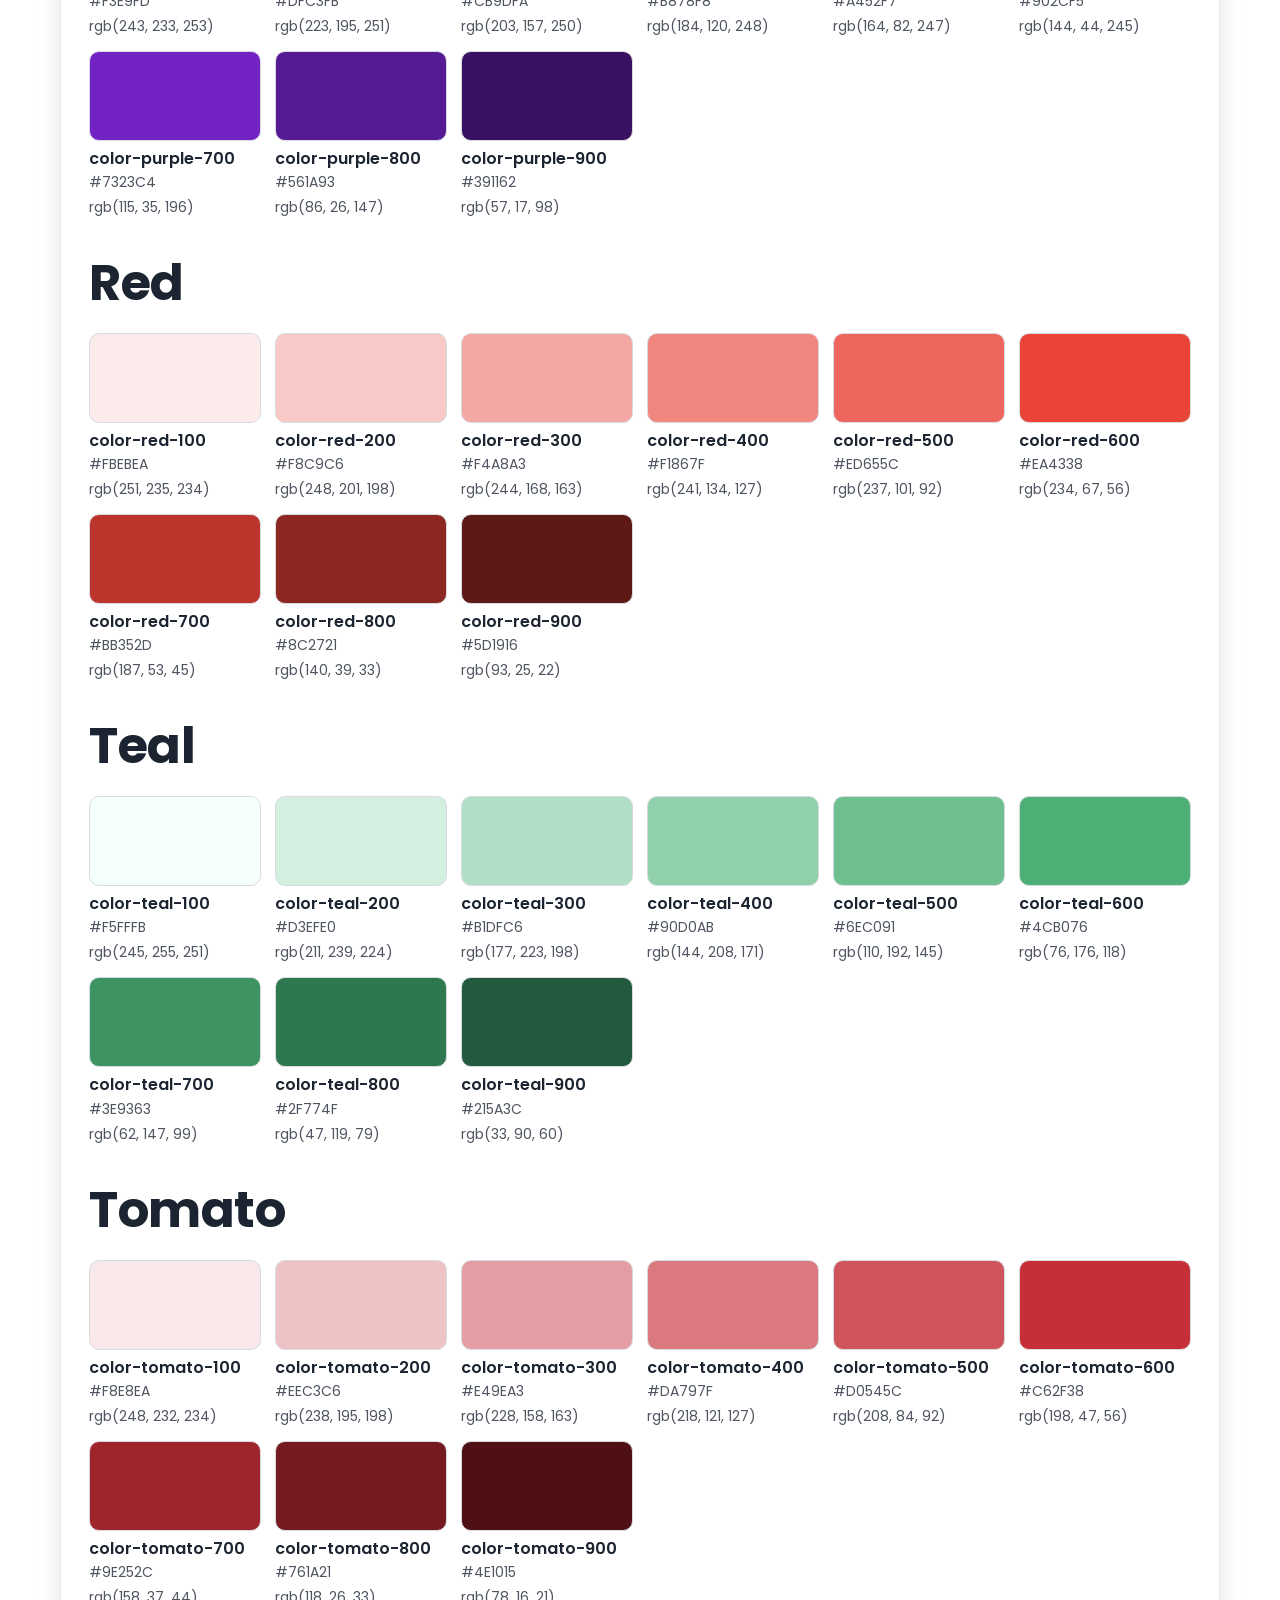
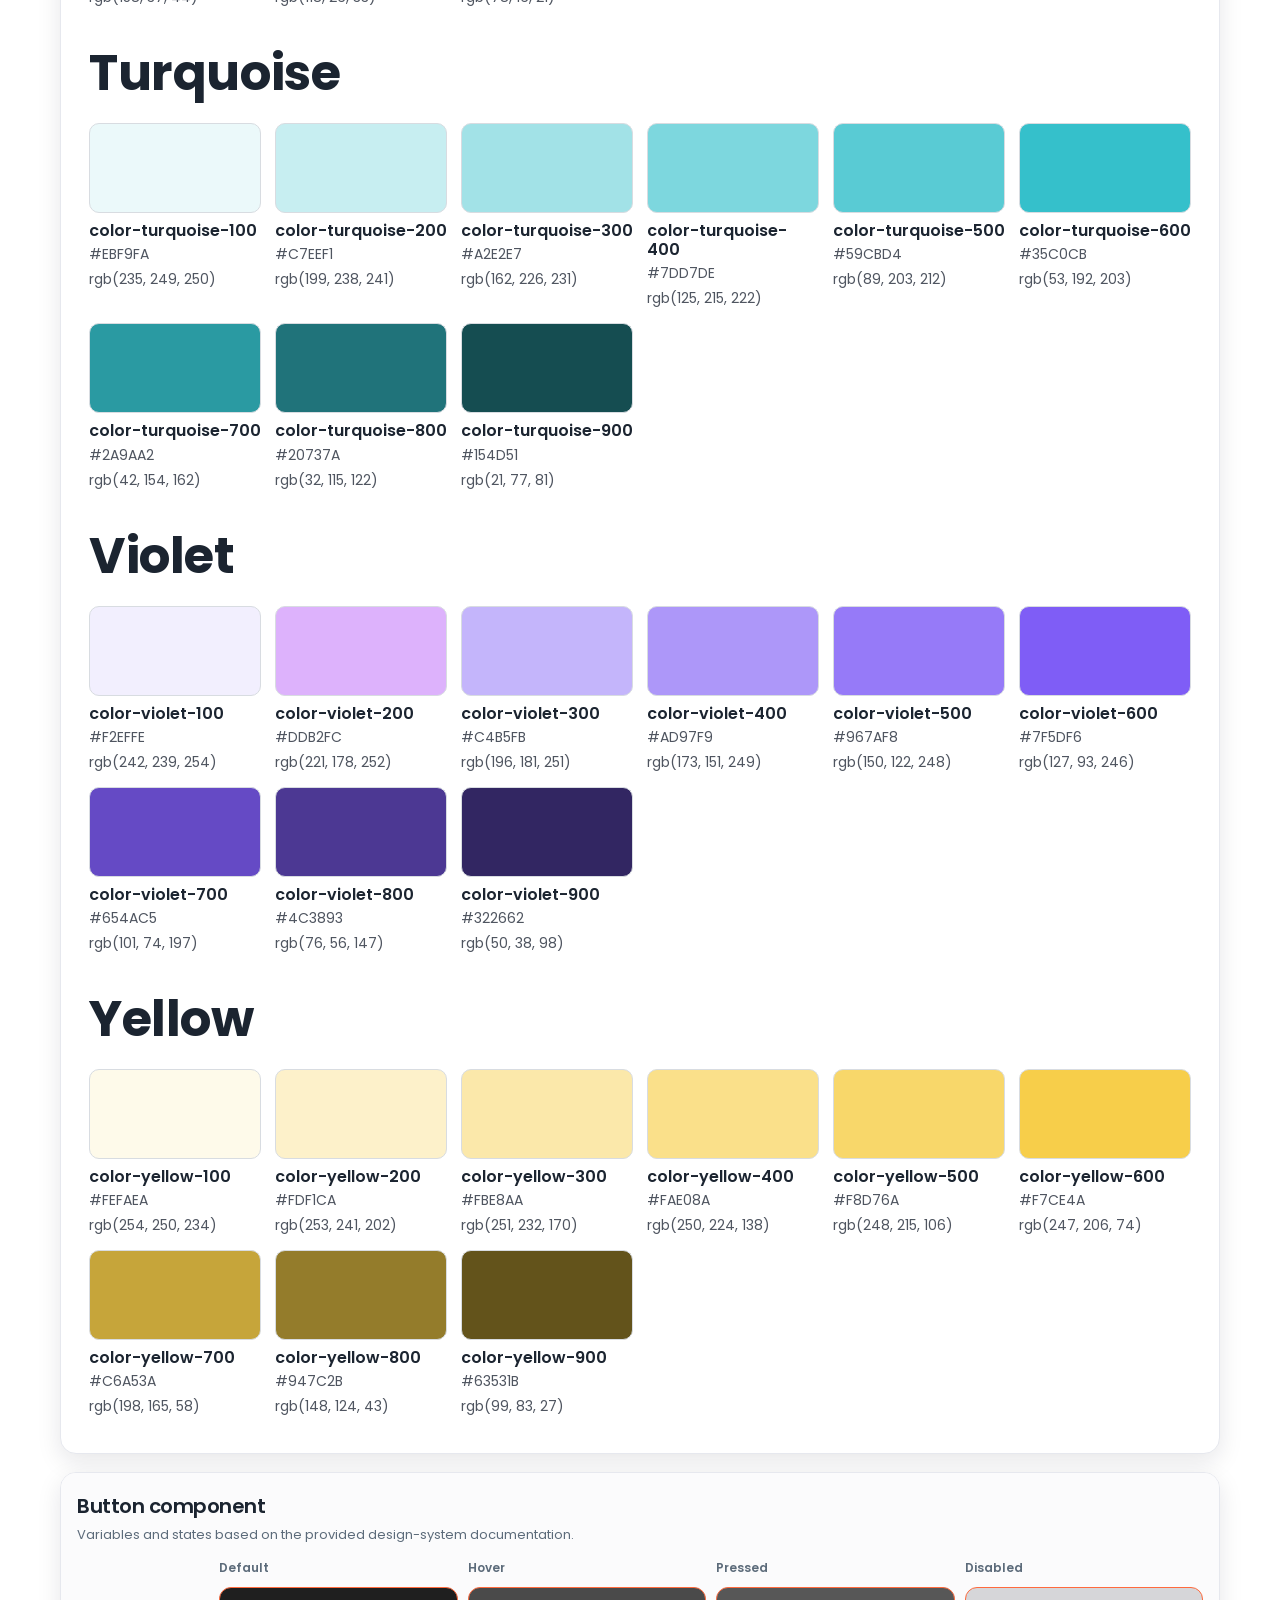
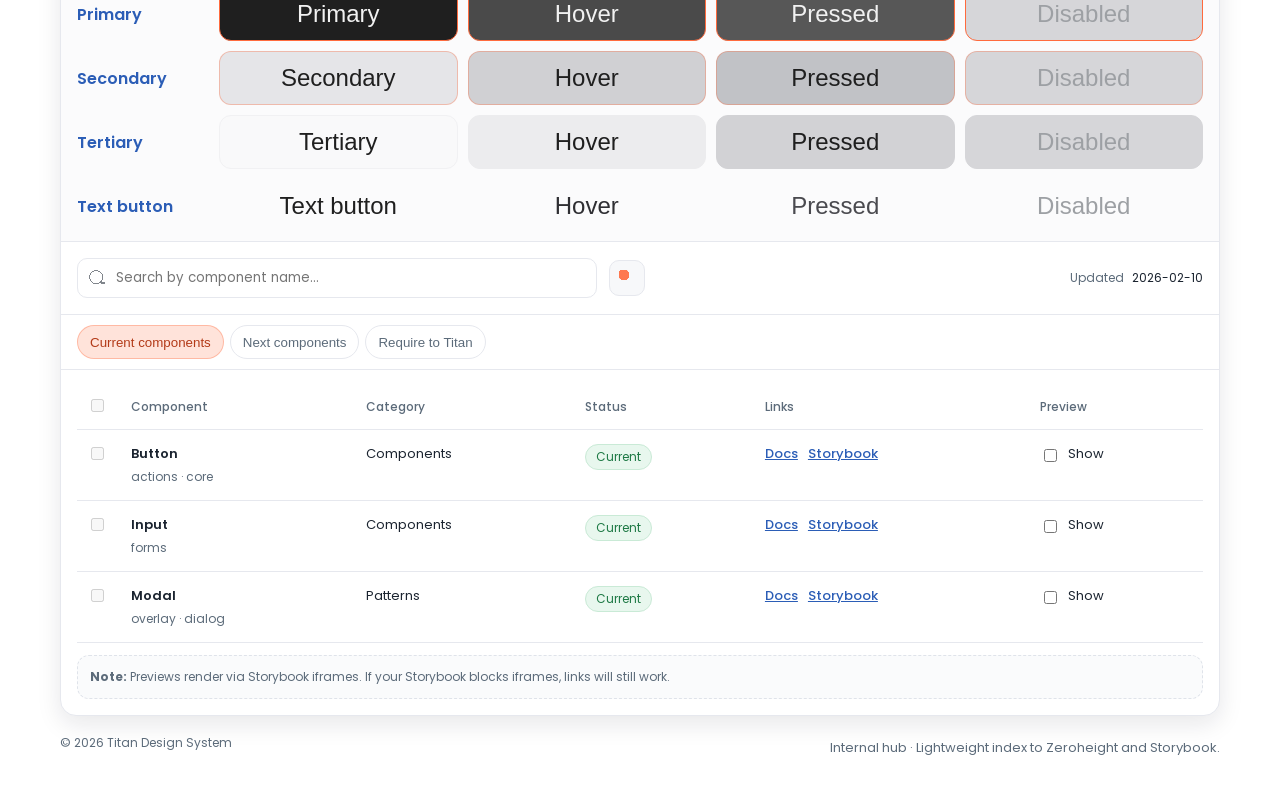
==== commit d613e7b2: "Merge branch 'main' into codex/integrate-design-system-components-n9p0u3" ====
--- a/index.html
+++ b/index.html
@@ -89,6 +89,45 @@
       </section>
 
       <section class="panel">
+        <div class="ds-showcase" aria-labelledby="buttonShowcaseTitle">
+          <div class="ds-showcase__head">
+            <h2 id="buttonShowcaseTitle" class="h2 h2--section">Button component</h2>
+            <p class="muted">Variables and states based on the provided design-system documentation.</p>
+          </div>
+
+          <div class="btn-grid" role="table" aria-label="Button states">
+            <div class="btn-grid__header"></div>
+            <div class="btn-grid__header">Default</div>
+            <div class="btn-grid__header">Hover</div>
+            <div class="btn-grid__header">Pressed</div>
+            <div class="btn-grid__header">Disabled</div>
+
+            <div class="btn-grid__label">Primary</div>
+            <button class="btn btn--ds btn--primary" type="button">Primary</button>
+            <button class="btn btn--ds btn--primary is-hover" type="button">Hover</button>
+            <button class="btn btn--ds btn--primary is-pressed" type="button">Pressed</button>
+            <button class="btn btn--ds btn--primary" type="button" disabled>Disabled</button>
+
+            <div class="btn-grid__label">Secondary</div>
+            <button class="btn btn--ds btn--secondary" type="button">Secondary</button>
+            <button class="btn btn--ds btn--secondary is-hover" type="button">Hover</button>
+            <button class="btn btn--ds btn--secondary is-pressed" type="button">Pressed</button>
+            <button class="btn btn--ds btn--secondary" type="button" disabled>Disabled</button>
+
+            <div class="btn-grid__label">Tertiary</div>
+            <button class="btn btn--ds btn--tertiary" type="button">Tertiary</button>
+            <button class="btn btn--ds btn--tertiary is-hover" type="button">Hover</button>
+            <button class="btn btn--ds btn--tertiary is-pressed" type="button">Pressed</button>
+            <button class="btn btn--ds btn--tertiary" type="button" disabled>Disabled</button>
+
+            <div class="btn-grid__label">Text button</div>
+            <button class="btn btn--ds btn--text" type="button">Text button</button>
+            <button class="btn btn--ds btn--text is-hover" type="button">Hover</button>
+            <button class="btn btn--ds btn--text is-pressed" type="button">Pressed</button>
+            <button class="btn btn--ds btn--text" type="button" disabled>Disabled</button>
+          </div>
+        </div>
+
         <div class="panel__row">
           <div class="search">
             <span class="search__icon" aria-hidden="true"></span>
--- a/styles.css
+++ b/styles.css
@@ -293,6 +293,43 @@
 }
 
 .h2--section{ margin: 0 0 14px; font-size: 34px; letter-spacing: -.5px; }
+.ds-showcase{
+  padding: 18px 16px 8px;
+  border-bottom: 1px solid var(--border);
+  background: #fbfbfc;
+}
+
+.ds-showcase__head{ margin-bottom: 14px; }
+.h2--section{ margin: 0; font-size: 20px; }
+
+.btn-grid{
+  display: grid;
+  grid-template-columns: 132px repeat(4, minmax(120px, 1fr));
+  gap: 10px;
+  align-items: center;
+}
+
+.btn-grid__header{
+  color: var(--muted);
+  font-size: 12px;
+  font-weight: 600;
+}
+
+.btn-grid__label{
+  color: #2b5db6;
+  font-weight: 600;
+}
+
+@media (max-width: 980px){
+  .btn-grid{
+    overflow-x: auto;
+    display: flex;
+    gap: 8px;
+    padding-bottom: 6px;
+  }
+  .btn-grid > *{ min-width: 120px; }
+  .btn-grid__label{ min-width: 132px; }
+}
 
 .panel__row{
   display:flex;
@@ -452,6 +489,38 @@
   justify-content:center;
   gap: 8px;
 }
+
+.btn--ds{
+  border-radius: var(--r-12);
+  border: 1px solid transparent;
+  height: 54px;
+  padding: 0 24px;
+  font-size: 24px;
+  font-weight: 500;
+  letter-spacing: 0;
+  transition: background-color .2s ease, color .2s ease, border-color .2s ease;
+}
+
+.btn--ds.btn--primary,
+.btn--ds.btn--primary.is-hover:active{ background: #1f1f1f; color: #f1f1f1; }
+.btn--ds.btn--primary.is-hover{ background: #4a4a4a; color: #f1f1f1; }
+.btn--ds.btn--primary.is-pressed{ background: #575757; color: #f1f1f1; }
+.btn--ds.btn--primary:disabled{ background: #d6d6d9; color: #9da0a4; }
+
+.btn--ds.btn--secondary{ background: #e5e5e8; color: #1f1f1f; }
+.btn--ds.btn--secondary.is-hover{ background: #d0d0d3; }
+.btn--ds.btn--secondary.is-pressed{ background: #c1c2c6; }
+.btn--ds.btn--secondary:disabled{ background: #d6d6d9; color: #9da0a4; }
+
+.btn--ds.btn--tertiary{ background: #f9f9fa; color: #1f1f1f; border-color: #f1f1f3; }
+.btn--ds.btn--tertiary.is-hover{ background: #ececee; border-color: #ececee; }
+.btn--ds.btn--tertiary.is-pressed{ background: #d2d2d5; border-color: #d2d2d5; }
+.btn--ds.btn--tertiary:disabled{ background: #d6d6d9; border-color: #d6d6d9; color: #9da0a4; }
+
+.btn--ds.btn--text{ background: transparent; color: #1f1f1f; border-color: transparent; }
+.btn--ds.btn--text.is-hover{ color: #2f2f33; }
+.btn--ds.btn--text.is-pressed{ color: #4a4a4f; }
+.btn--ds.btn--text:disabled{ color: #9da0a4; }
 .btn--primary{
   background: var(--primary);
   border-color: var(--primary);
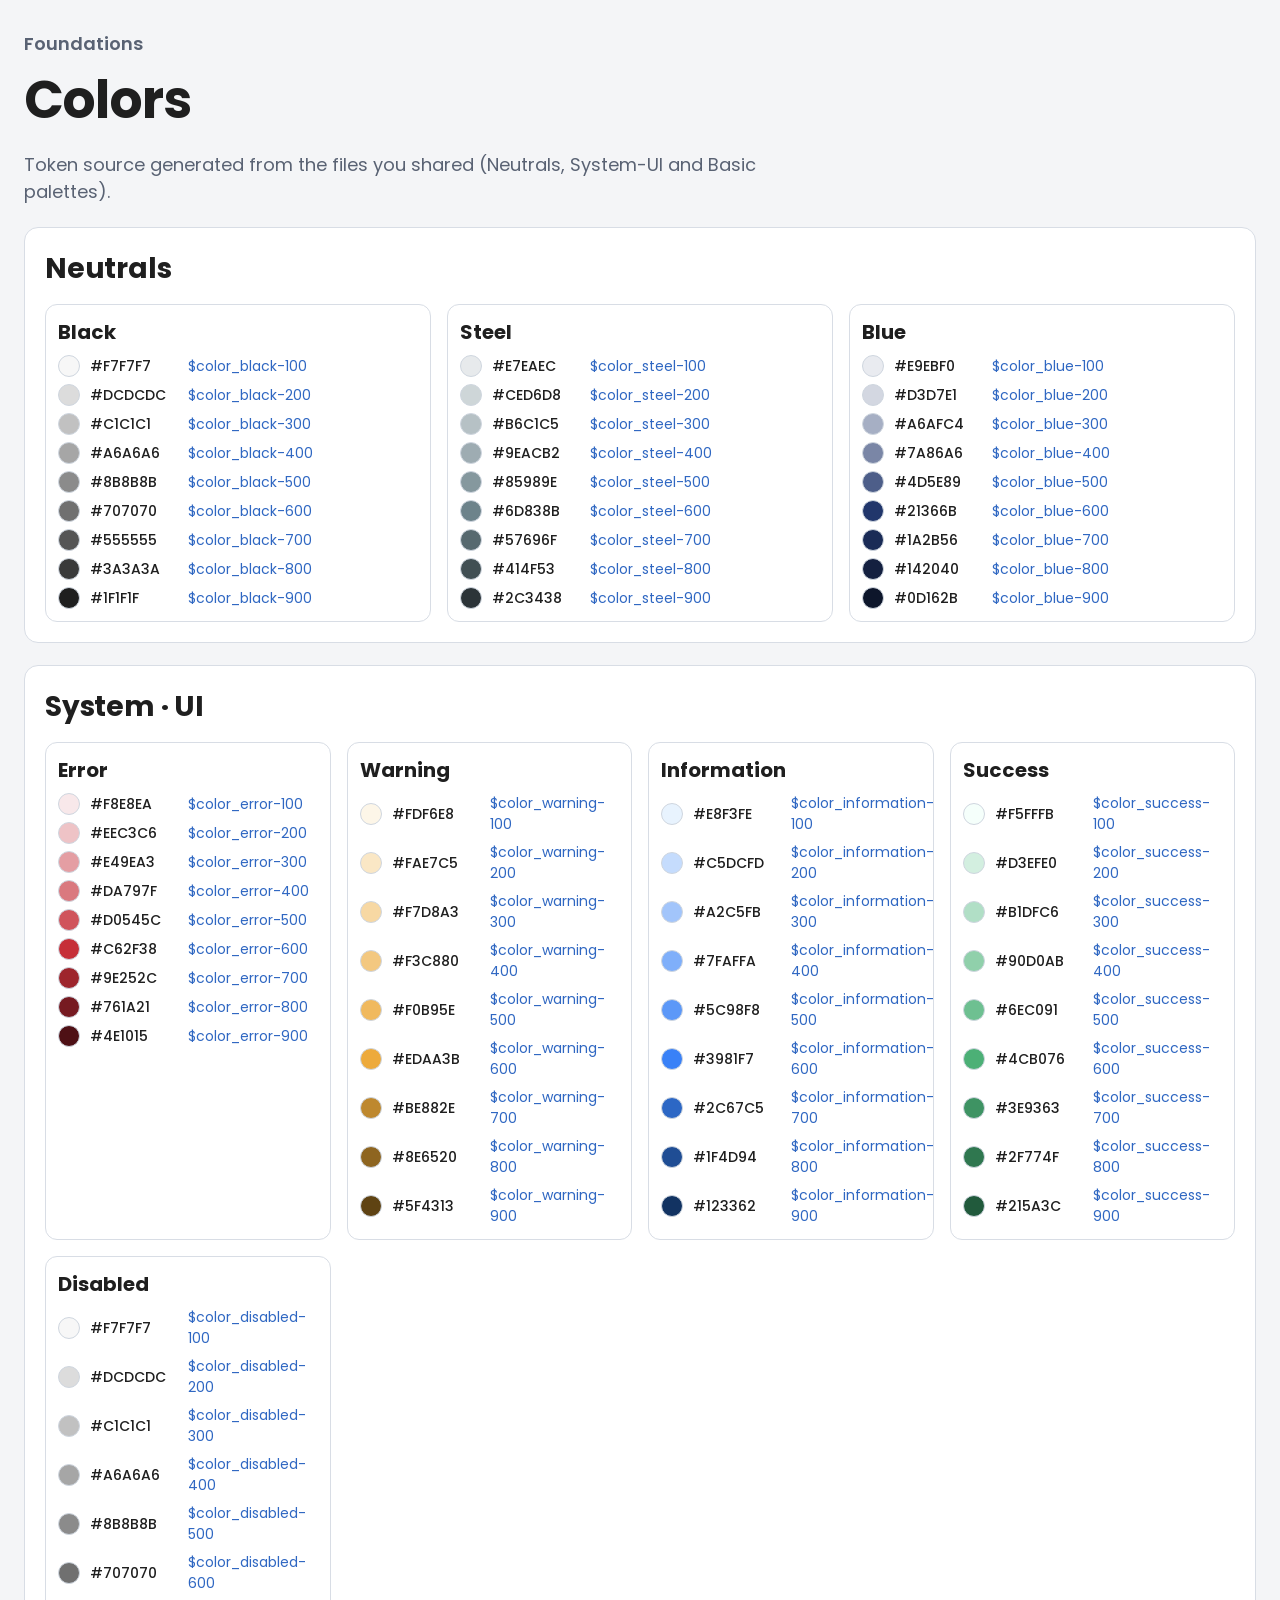
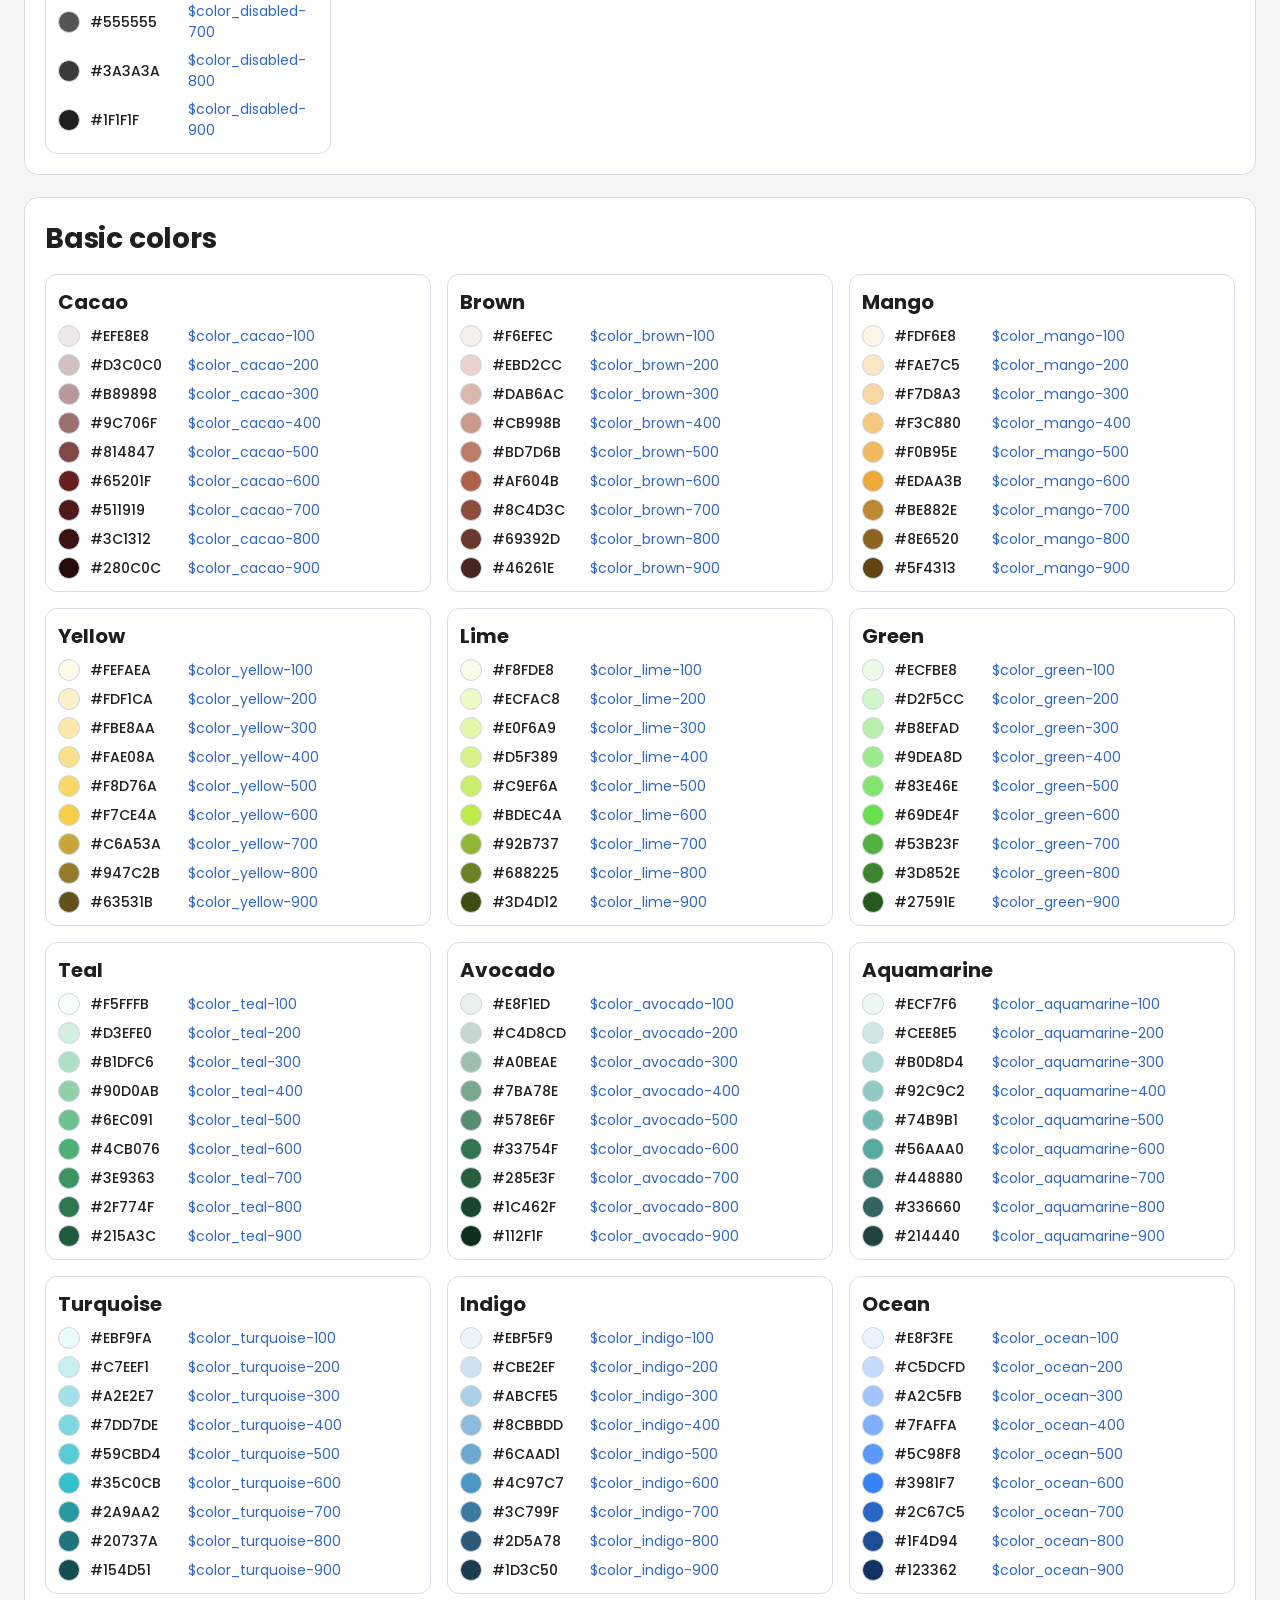
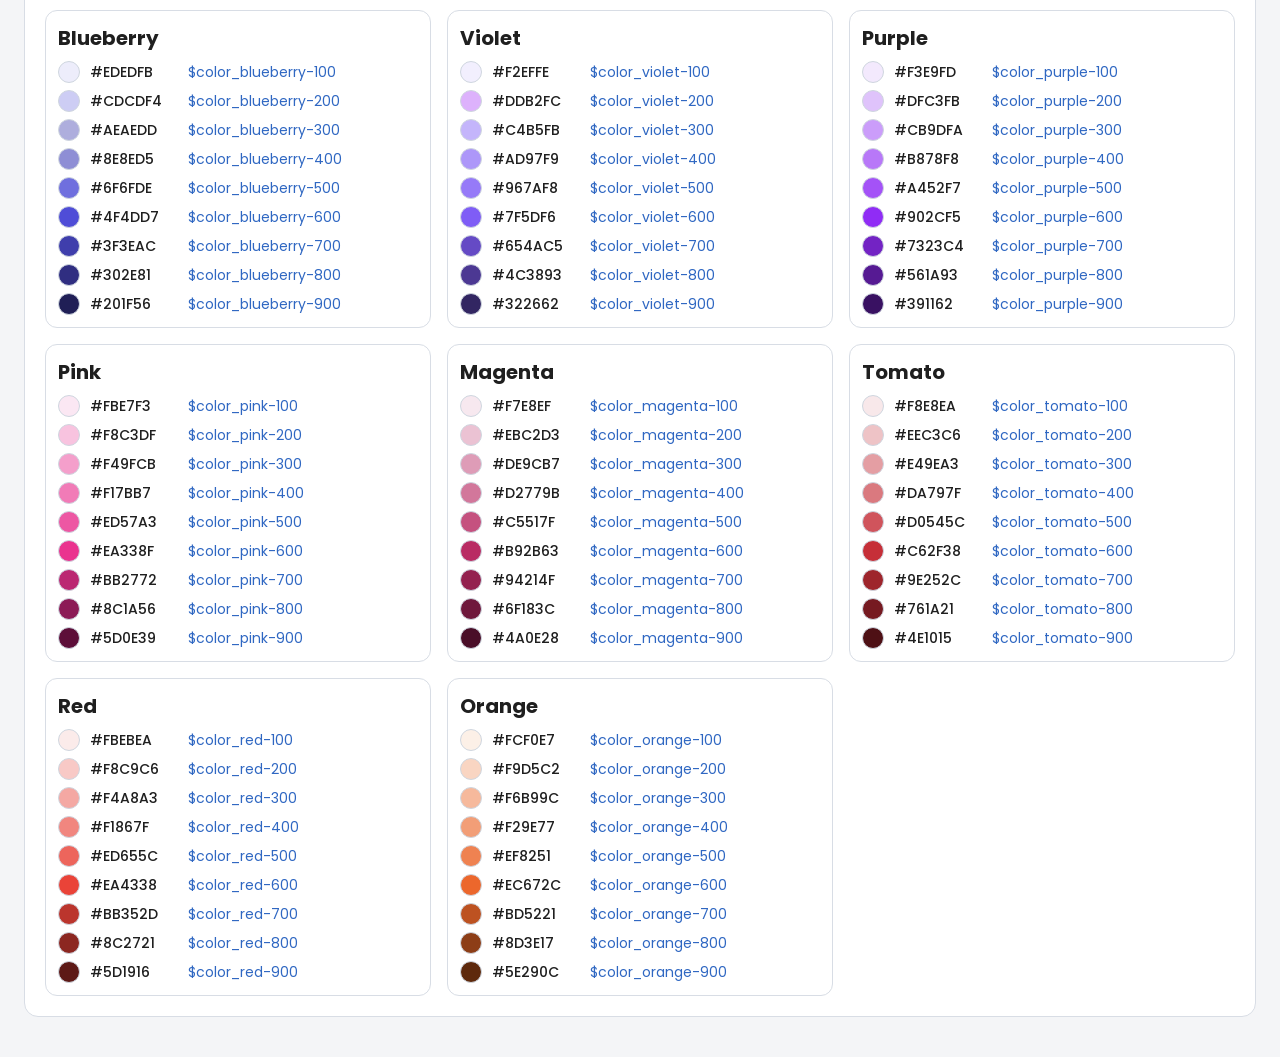
==== commit d5a0e719: "Rebuild project from scratch with Foundations color tokens" ====
--- a/index.html
+++ b/index.html
@@ -3,220 +3,36 @@
 <head>
   <meta charset="utf-8" />
   <meta name="viewport" content="width=device-width, initial-scale=1" />
-  <title>Titan Design System · Hub</title>
-
-  <!-- Typography -->
+  <title>Titan Foundations · Colors</title>
   <link rel="preconnect" href="https://fonts.googleapis.com">
   <link rel="preconnect" href="https://fonts.gstatic.com" crossorigin>
-  <link href="https://fonts.googleapis.com/css2?family=Poppins:wght@300;400;500;600&display=swap" rel="stylesheet">
-
-  <!-- Styles -->
+  <link href="https://fonts.googleapis.com/css2?family=Poppins:wght@400;500;600;700&display=swap" rel="stylesheet">
   <link rel="stylesheet" href="./styles.css" />
 </head>
 <body>
-  <!-- App Shell (DS-like) -->
-  <header class="appbar">
-    <div class="appbar__left">
-      <button class="icon-btn" type="button" aria-label="Apps">
-        <span class="icon icon--grid" aria-hidden="true"></span>
-      </button>
-      <div class="brand">
-        <div class="brand__mark" aria-hidden="true">audiense</div>
-      </div>
-    </div>
+  <main class="layout">
+    <header class="hero">
+      <p class="eyebrow">Foundations</p>
+      <h1>Colors</h1>
+      <p class="lead">Token source generated from the files you shared (Neutrals, System-UI and Basic palettes).</p>
+    </header>
 
-    <div class="appbar__right">
-      <button class="icon-btn" type="button" aria-label="Menu">
-        <span class="icon icon--menu" aria-hidden="true"></span>
-      </button>
-      <button class="icon-btn" type="button" aria-label="Notifications">
-        <span class="icon icon--bell" aria-hidden="true"></span>
-      </button>
-      <button class="icon-btn" type="button" aria-label="Help">
-        <span class="icon icon--help" aria-hidden="true"></span>
-      </button>
-      <button class="icon-btn" type="button" aria-label="Settings">
-        <span class="icon icon--gear" aria-hidden="true"></span>
-      </button>
-      <button class="avatar" type="button" aria-label="User menu"></button>
-    </div>
-  </header>
+    <section class="panel">
+      <h2>Neutrals</h2>
+      <div id="neutrals" class="family-grid"></div>
+    </section>
 
-  <main class="page">
-    <div class="container">
-      <div class="page-head">
-        <div>
-          <h1 class="h1">Titan Design System Hub</h1>
-          <p id="subtitle" class="subhead"></p>
-        </div>
+    <section class="panel">
+      <h2>System · UI</h2>
+      <div id="systemUi" class="family-grid family-grid--five"></div>
+    </section>
 
-        <div class="page-head__actions">
-          <a id="zeroLink" class="btn btn--secondary" href="#" target="_blank" rel="noreferrer">Zeroheight</a>
-          <a id="sbLink" class="btn btn--primary" href="#" target="_blank" rel="noreferrer">Storybook</a>
-        </div>
-      </div>
-
-      <section class="gh-conflict" aria-label="Merge status warning">
-        <div class="gh-conflict__icon" aria-hidden="true">⚠</div>
-        <div class="gh-conflict__content">
-          <div class="gh-conflict__title">This branch has conflicts that must be resolved</div>
-          <div class="gh-conflict__text">Use the web editor or the command line to resolve conflicts before continuing.</div>
-          <div class="gh-conflict__file">styles.css</div>
-        </div>
-        <button class="gh-conflict__cta" type="button">Resolve conflicts</button>
-      </section>
-
-      <section class="foundation panel" aria-labelledby="colorsTitle">
-        <div class="foundation__head">
-          <div class="eyebrow">Foundations</div>
-          <h2 id="colorsTitle" class="foundation__title">Colors</h2>
-          <p class="foundation__lead">Core color tokens and scales extracted from your design-system documentation.</p>
-
-          <div class="foundation__tabs" role="tablist" aria-label="Color foundation sections">
-            <button class="foundation__tab is-active" type="button" role="tab" aria-selected="true">Basic colors</button>
-            <button class="foundation__tab" type="button" role="tab" aria-selected="false" disabled>System - UI</button>
-            <button class="foundation__tab" type="button" role="tab" aria-selected="false" disabled>Theme Colors</button>
-          </div>
-        </div>
-
-        <div class="foundation__body">
-          <h3 class="h2 h2--section">Brand colors</h3>
-          <div id="brandColors" class="swatch-grid" aria-label="Brand color tokens"></div>
-
-          <h3 class="h2 h2--section">Basic colors</h3>
-          <div id="colorScales" class="scale-stack" aria-label="Basic color scales"></div>
-        </div>
-      </section>
-
-      <section class="panel">
-        <div class="ds-showcase" aria-labelledby="buttonShowcaseTitle">
-          <div class="ds-showcase__head">
-            <h2 id="buttonShowcaseTitle" class="h2 h2--section">Button component</h2>
-            <p class="muted">Variables and states based on the provided design-system documentation.</p>
-          </div>
-
-          <div class="btn-grid" role="table" aria-label="Button states">
-            <div class="btn-grid__header"></div>
-            <div class="btn-grid__header">Default</div>
-            <div class="btn-grid__header">Hover</div>
-            <div class="btn-grid__header">Pressed</div>
-            <div class="btn-grid__header">Disabled</div>
-
-            <div class="btn-grid__label">Primary</div>
-            <button class="btn btn--ds btn--primary" type="button">Primary</button>
-            <button class="btn btn--ds btn--primary is-hover" type="button">Hover</button>
-            <button class="btn btn--ds btn--primary is-pressed" type="button">Pressed</button>
-            <button class="btn btn--ds btn--primary" type="button" disabled>Disabled</button>
-
-            <div class="btn-grid__label">Secondary</div>
-            <button class="btn btn--ds btn--secondary" type="button">Secondary</button>
-            <button class="btn btn--ds btn--secondary is-hover" type="button">Hover</button>
-            <button class="btn btn--ds btn--secondary is-pressed" type="button">Pressed</button>
-            <button class="btn btn--ds btn--secondary" type="button" disabled>Disabled</button>
-
-            <div class="btn-grid__label">Tertiary</div>
-            <button class="btn btn--ds btn--tertiary" type="button">Tertiary</button>
-            <button class="btn btn--ds btn--tertiary is-hover" type="button">Hover</button>
-            <button class="btn btn--ds btn--tertiary is-pressed" type="button">Pressed</button>
-            <button class="btn btn--ds btn--tertiary" type="button" disabled>Disabled</button>
-
-            <div class="btn-grid__label">Text button</div>
-            <button class="btn btn--ds btn--text" type="button">Text button</button>
-            <button class="btn btn--ds btn--text is-hover" type="button">Hover</button>
-            <button class="btn btn--ds btn--text is-pressed" type="button">Pressed</button>
-            <button class="btn btn--ds btn--text" type="button" disabled>Disabled</button>
-          </div>
-        </div>
-
-        <div class="panel__row">
-          <div class="search">
-            <span class="search__icon" aria-hidden="true"></span>
-            <input id="search" class="input input--search" type="search" placeholder="Search by component name…" autocomplete="off" />
-          </div>
-
-          <button id="filtersBtn" class="icon-btn icon-btn--filter" type="button" aria-label="Filters"></button>
-
-          <div class="spacer"></div>
-
-          <div class="meta">
-            <span class="meta__label">Updated</span>
-            <span id="updated" class="meta__value"></span>
-          </div>
-        </div>
-
-        <div class="tabs" role="tablist" aria-label="Sections">
-          <button class="tab tab--active" type="button" data-tab="current" role="tab" aria-selected="true">Current components</button>
-          <button class="tab" type="button" data-tab="next" role="tab" aria-selected="false">Next components</button>
-          <button class="tab" type="button" data-tab="require" role="tab" aria-selected="false">Require to Titan</button>
-        </div>
-
-        <!-- Current -->
-        <div class="panel__content" data-pane="current">
-          <div class="table-wrap">
-            <table class="table" aria-label="Current components table">
-              <thead>
-                <tr>
-                  <th class="col-check"><input type="checkbox" aria-label="Select all (visual only)" disabled></th>
-                  <th>Component</th>
-                  <th>Category</th>
-                  <th>Status</th>
-                  <th>Links</th>
-                  <th>Preview</th>
-                </tr>
-              </thead>
-              <tbody id="componentsTbody"></tbody>
-            </table>
-          </div>
-
-          <div class="hint">
-            <strong>Note:</strong> Previews render via Storybook iframes. If your Storybook blocks iframes, links will still work.
-          </div>
-        </div>
-
-        <!-- Next -->
-        <div class="panel__content is-hidden" data-pane="next">
-          <div id="nextList" class="stack"></div>
-        </div>
-
-        <!-- Require -->
-        <div class="panel__content is-hidden" data-pane="require">
-          <div class="require">
-            <div class="require__head">
-              <div>
-                <div class="h2">Request a component / change</div>
-                <div class="muted">Use the checklist below to keep requests clear and actionable.</div>
-              </div>
-              <a id="requireCta" class="btn btn--primary" href="#" target="_blank" rel="noreferrer">Request</a>
-            </div>
-
-            <div class="divider"></div>
-
-            <div class="require__body">
-              <div>
-                <div class="label">Request template</div>
-                <ul id="requireTemplate" class="list"></ul>
-              </div>
-
-              <div class="copybox">
-                <div class="label">Copy & paste</div>
-                <div class="code" id="templateText" aria-label="Template text"></div>
-                <button id="copyTemplate" class="btn btn--secondary" type="button">Copy template</button>
-                <div id="toast" class="toast" role="status" aria-live="polite" aria-atomic="true"></div>
-              </div>
-            </div>
-          </div>
-        </div>
-      </section>
-
-      <footer class="footer">
-        <div class="footer__row">
-          <span>© <span id="year"></span> Titan Design System</span>
-          <span class="muted">Internal hub · Lightweight index to Zeroheight and Storybook.</span>
-        </div>
-      </footer>
-    </div>
+    <section class="panel">
+      <h2>Basic colors</h2>
+      <div id="basics" class="family-grid"></div>
+    </section>
   </main>
 
-  <script src="./script.js" defer></script>
+  <script src="./script.js" type="module"></script>
 </body>
 </html>
--- a/styles.css
+++ b/styles.css
@@ -1,650 +1,110 @@
-:root{
-  /* DS-like neutral tokens (approx) */
-  --font: "Poppins", system-ui, -apple-system, Segoe UI, Roboto, Arial, sans-serif;
-
-  --bg: #ffffff;
+:root {
+  --bg: #f4f5f7;
   --surface: #ffffff;
-  --surface-2: #f7f8fa;
-  --border: #e6e8ee;
-  --border-2: #dfe3ea;
-
-  --text: #1b2430;
-  --muted: #5c6b7a;
-
-  --primary: #ff6a3d;         /* Audiense-ish accent */
-  --primary-2: #ffe3da;
-  --primary-text: #ffffff;
-
-  --shadow: 0 8px 24px rgba(16, 24, 40, 0.10);
-
-  --r-8: 8px;
-  --r-10: 10px;
-  --r-12: 12px;
-  --r-16: 16px;
-
-  --s-6: 6px;
-  --s-8: 8px;
-  --s-10: 10px;
-  --s-12: 12px;
-  --s-14: 14px;
-  --s-16: 16px;
-  --s-20: 20px;
-  --s-24: 24px;
+  --border: #d8dde5;
+  --text: #1f1f1f;
+  --muted: #596273;
+  --token: #2f67c2;
+  --radius: 14px;
 }
 
-*{ box-sizing: border-box; }
-html, body{ height: 100%; }
-body{
+* { box-sizing: border-box; }
+
+body {
   margin: 0;
-  font-family: var(--font);
+  font-family: "Poppins", system-ui, -apple-system, Segoe UI, Roboto, Arial, sans-serif;
   color: var(--text);
   background: var(--bg);
 }
 
-.container{
-  width: min(1160px, calc(100% - 56px));
-  margin: 0 auto;
+.layout {
+  width: min(1500px, calc(100% - 48px));
+  margin: 30px auto 40px;
 }
 
-.appbar{
-  height: 56px;
-  border-bottom: 1px solid var(--border);
-  background: var(--surface);
-  display:flex;
-  align-items:center;
-  justify-content: space-between;
-  padding: 0 18px;
-  position: sticky;
-  top: 0;
-  z-index: 10;
+.hero h1 {
+  margin: 0;
+  font-size: 52px;
+  letter-spacing: -0.8px;
 }
 
-.appbar__left, .appbar__right{
-  display:flex;
-  align-items:center;
-  gap: 10px;
+.eyebrow {
+  margin: 0 0 4px;
+  color: var(--muted);
+  font-size: 18px;
+  font-weight: 600;
 }
 
-.brand__mark{
-  font-weight: 600;
+.lead {
+  margin: 12px 0 0;
+  max-width: 760px;
+  font-size: 18px;
+  color: var(--muted);
+}
+
+.panel {
+  margin-top: 22px;
+  background: var(--surface);
+  border: 1px solid var(--border);
+  border-radius: var(--radius);
+  padding: 20px;
+}
+
+.panel h2 {
+  margin: 0 0 14px;
+  font-size: 28px;
   letter-spacing: -0.2px;
 }
 
-.icon-btn{
-  height: 36px;
-  width: 36px;
-  border-radius: var(--r-10);
-  border: 1px solid transparent;
-  background: transparent;
-  display:grid;
-  place-items:center;
-  cursor: pointer;
-}
-.icon-btn:hover{
-  background: var(--surface-2);
-  border-color: var(--border);
+.family-grid {
+  display: grid;
+  grid-template-columns: repeat(auto-fit, minmax(300px, 1fr));
+  gap: 16px;
 }
 
-.icon-btn--filter{
-  background: var(--surface-2);
-  border: 1px solid var(--border);
-}
-.icon-btn--filter::before{
-  content: "";
-  width: 16px;
-  height: 16px;
-  display:block;
-  background: radial-gradient(circle at 30% 30%, var(--primary) 0 35%, transparent 36% 100%);
-  opacity: .9;
+.family-grid--five {
+  grid-template-columns: repeat(auto-fit, minmax(250px, 1fr));
 }
 
-.avatar{
-  height: 32px;
-  width: 32px;
-  border-radius: 999px;
+.family {
   border: 1px solid var(--border);
-  background: linear-gradient(135deg, #eef2f6, #dfe7ef);
-  cursor:pointer;
+  border-radius: 12px;
+  padding: 12px;
 }
 
-/* Minimal inline icons */
-.icon{ width: 16px; height: 16px; display:block; position:relative; }
-.icon--grid::before{
-  content:"";
-  position:absolute; inset:0;
-  background:
-    linear-gradient(var(--text),var(--text)) 0 0/6px 6px,
-    linear-gradient(var(--text),var(--text)) 10px 0/6px 6px,
-    linear-gradient(var(--text),var(--text)) 0 10px/6px 6px,
-    linear-gradient(var(--text),var(--text)) 10px 10px/6px 6px;
-  opacity:.8;
-}
-.icon--menu::before{
-  content:"";
-  position:absolute; left:0; right:0; top:3px; height:2px;
-  background: var(--text);
-  box-shadow: 0 5px 0 var(--text), 0 10px 0 var(--text);
-  opacity:.7;
-}
-.icon--bell::before{
-  content:"";
-  position:absolute; left:3px; right:3px; top:3px; bottom:3px;
-  border: 2px solid var(--text);
-  border-bottom-left-radius: 999px;
-  border-bottom-right-radius: 999px;
-  border-top-left-radius: 10px;
-  border-top-right-radius: 10px;
-  opacity:.55;
-}
-.icon--help::before{
-  content:"?";
-  position:absolute; inset:0;
-  display:grid; place-items:center;
-  font-weight:600;
-  color: rgba(27,36,48,.7);
-}
-.icon--gear::before{
-  content:"⚙";
-  position:absolute; inset:0;
-  display:grid; place-items:center;
-  font-size: 14px;
-  opacity:.7;
+.family__title {
+  margin: 0 0 8px;
+  font-size: 20px;
 }
 
-.page{ padding: 28px 0 42px; }
+.token-list {
+  margin: 0;
+  padding: 0;
+  list-style: none;
+  display: grid;
+  gap: 7px;
+}
 
-.gh-conflict{
-  margin: 0 0 18px;
-  background: #0d1117;
-  border: 1px solid #2f3a4a;
-  border-radius: 12px;
-  color: #e6edf3;
-  padding: 20px;
+.token-row {
   display: grid;
-  grid-template-columns: auto 1fr auto;
-  gap: 16px;
+  grid-template-columns: 22px 88px 1fr;
+  gap: 10px;
   align-items: center;
-}
-.gh-conflict__icon{
-  width: 46px;
-  height: 46px;
-  border-radius: 999px;
-  display: grid;
-  place-items: center;
-  background: #6e76811f;
-  border: 1px solid #6e768166;
-  font-weight: 700;
-}
-.gh-conflict__title{ font-size: 24px; font-weight: 600; }
-.gh-conflict__text{ font-size: 17px; color: #9da7b3; margin-top: 4px; }
-.gh-conflict__file{
-  margin-top: 12px;
-  display: inline-block;
-  background: #161b22;
-  border: 1px solid #30363d;
-  border-radius: 8px;
-  padding: 6px 10px;
-  font-family: ui-monospace, SFMono-Regular, Menlo, monospace;
   font-size: 14px;
 }
-.gh-conflict__cta{
-  height: 52px;
-  padding: 0 20px;
-  border-radius: 12px;
-  border: 1px solid #3d444d;
-  background: #212830;
-  color: #e6edf3;
-  font-size: 16px;
-  font-weight: 600;
+
+.swatch {
+  width: 22px;
+  height: 22px;
+  border-radius: 999px;
+  border: 1px solid #cfd6df;
 }
 
-.foundation{ margin-bottom: 18px; }
-.foundation__head{ padding: 28px; border-bottom: 1px solid var(--border); }
-.eyebrow{ color: var(--muted); font-size: 30px; font-weight: 500; margin-bottom: 2px; }
-.foundation__title{ margin: 0; font-size: 68px; line-height: 1.05; letter-spacing: -1px; }
-.foundation__lead{ margin: 18px 0 0; font-size: 22px; color: #4a4a4f; max-width: 920px; }
-.foundation__tabs{ margin-top: 30px; display:flex; gap: 22px; border-bottom: 1px solid var(--border); }
-.foundation__tab{ 
-  appearance: none; border: 0; border-bottom: 3px solid transparent; background: transparent;
-  padding: 0 0 12px; font: inherit; font-size: 30px; color: #666a70;
+.hex { font-weight: 500; }
+.token { color: var(--token); }
+
+@media (max-width: 900px) {
+  .layout { width: calc(100% - 24px); }
+  .hero h1 { font-size: 40px; }
+  .panel h2 { font-size: 24px; }
 }
-.foundation__tab.is-active{ color: #1f1f1f; font-weight: 600; border-color: #1f1f1f; }
-.foundation__body{ padding: 32px 28px 36px; }
-
-.swatch-grid{
-  display:grid;
-  grid-template-columns: repeat(auto-fill,minmax(172px,1fr));
-  gap: 20px;
-  margin-bottom: 34px;
-}
-.swatch{
-  display:flex;
-  flex-direction:column;
-  gap: 8px;
-}
-.swatch__chip{
-  height: 120px;
-  border-radius: 28px;
-  border: 2px solid #d5d8dc;
-}
-.swatch__name{ font-size: 36px; font-weight: 600; line-height: 1.15; }
-.swatch__token{ color: #2f67c2; font-size: 24px; font-weight: 600; }
-.swatch__hex,.swatch__rgb{ color: #5b6068; font-size: 24px; }
-
-.scale-stack{ display:flex; flex-direction:column; gap: 28px; }
-.scale-group__title{ margin: 0 0 12px; font-size: 50px; letter-spacing: -.4px; }
-.scale-grid{
-  display:grid;
-  grid-template-columns: repeat(auto-fill,minmax(150px,1fr));
-  gap: 14px;
-}
-.scale-item__chip{ 
-  height: 90px;
-  border-radius: 10px;
-  border: 1px solid #d8dce1;
-}
-.scale-item__token{ margin-top: 8px; font-size: 16px; font-weight: 600; line-height: 1.2; }
-.scale-item__hex, .scale-item__rgb{ margin-top: 4px; font-size: 14px; color:#4f5560; }
-
-@media (max-width: 980px){
-  .gh-conflict{ grid-template-columns: 1fr; }
-  .gh-conflict__cta{ width: 100%; }
-  .foundation__head{ padding: 18px; }
-  .foundation__title{ font-size: 44px; }
-  .eyebrow{ font-size: 22px; }
-  .foundation__lead{ font-size: 16px; }
-  .foundation__tab{ font-size: 20px; }
-  .foundation__body{ padding: 20px 18px 24px; }
-  .scale-group__title{ font-size: 34px; }
-}
-
-
-.page-head{
-  display:flex;
-  align-items:flex-start;
-  justify-content: space-between;
-  gap: 16px;
-  margin-bottom: 18px;
-}
-@media (max-width: 880px){
-  .container{ width: calc(100% - 32px); }
-  .page-head{ flex-direction: column; }
-  .page-head__actions{ width: 100%; display:flex; gap: 10px; }
-  .page-head__actions .btn{ flex: 1; }
-}
-
-.h1{
-  margin: 0;
-  font-size: 24px;
-  letter-spacing: -0.3px;
-}
-.subhead{
-  margin: 6px 0 0;
-  color: var(--muted);
-  font-size: 13px;
-}
-
-.panel{
-  border: 1px solid var(--border);
-  border-radius: var(--r-16);
-  background: var(--surface);
-  box-shadow: var(--shadow);
-  overflow: hidden;
-}
-
-.h2--section{ margin: 0 0 14px; font-size: 34px; letter-spacing: -.5px; }
-.ds-showcase{
-  padding: 18px 16px 8px;
-  border-bottom: 1px solid var(--border);
-  background: #fbfbfc;
-}
-
-.ds-showcase__head{ margin-bottom: 14px; }
-.h2--section{ margin: 0; font-size: 20px; }
-
-.btn-grid{
-  display: grid;
-  grid-template-columns: 132px repeat(4, minmax(120px, 1fr));
-  gap: 10px;
-  align-items: center;
-}
-
-.btn-grid__header{
-  color: var(--muted);
-  font-size: 12px;
-  font-weight: 600;
-}
-
-.btn-grid__label{
-  color: #2b5db6;
-  font-weight: 600;
-}
-
-@media (max-width: 980px){
-  .btn-grid{
-    overflow-x: auto;
-    display: flex;
-    gap: 8px;
-    padding-bottom: 6px;
-  }
-  .btn-grid > *{ min-width: 120px; }
-  .btn-grid__label{ min-width: 132px; }
-}
-
-.panel__row{
-  display:flex;
-  align-items:center;
-  gap: 12px;
-  padding: 16px;
-  border-bottom: 1px solid var(--border);
-}
-
-.search{
-  position: relative;
-  width: min(520px, 100%);
-}
-.search__icon{
-  position:absolute;
-  top: 50%;
-  left: 12px;
-  width: 16px;
-  height: 16px;
-  transform: translateY(-50%);
-  opacity: .55;
-  background:
-    radial-gradient(circle at 45% 45%, transparent 0 6px, var(--text) 6px 7px, transparent 7px 100%),
-    linear-gradient(var(--text), var(--text)) 12px 12px/8px 2px;
-  background-repeat: no-repeat;
-}
-.input{
-  width:100%;
-  height: 40px;
-  border-radius: var(--r-10);
-  border: 1px solid var(--border);
-  padding: 0 12px;
-  outline:none;
-  font-family: var(--font);
-  background: var(--surface);
-  color: var(--text);
-}
-.input--search{ padding-left: 38px; }
-.input:focus{ border-color: rgba(255,106,61,.55); box-shadow: 0 0 0 3px rgba(255,106,61,.15); }
-
-.spacer{ flex:1; }
-
-.meta{
-  display:flex;
-  align-items:center;
-  gap: 8px;
-  color: var(--muted);
-  font-size: 12px;
-}
-.meta__label{ color: var(--muted); }
-.meta__value{ color: var(--text); }
-
-.tabs{
-  display:flex;
-  gap: 6px;
-  padding: 10px 16px;
-  border-bottom: 1px solid var(--border);
-  background: var(--surface);
-}
-.tab{
-  height: 34px;
-  padding: 0 12px;
-  border-radius: 999px;
-  border: 1px solid var(--border);
-  background: var(--surface);
-  color: var(--muted);
-  font-weight: 500;
-  cursor:pointer;
-}
-.tab--active{
-  background: var(--primary-2);
-  border-color: rgba(255,106,61,.35);
-  color: #b33a18;
-}
-
-.panel__content{ padding: 14px 16px 16px; }
-.is-hidden{ display:none; }
-
-.table-wrap{ overflow:auto; }
-.table{
-  width: 100%;
-  border-collapse: separate;
-  border-spacing: 0;
-  min-width: 880px;
-}
-.table thead th{
-  text-align:left;
-  font-size: 12px;
-  color: var(--muted);
-  font-weight: 500;
-  padding: 12px 10px;
-  border-bottom: 1px solid var(--border);
-  white-space: nowrap;
-}
-.table tbody td{
-  padding: 14px 10px;
-  border-bottom: 1px solid var(--border);
-  vertical-align: top;
-  font-size: 13px;
-}
-.col-check{ width: 44px; }
-
-.component-name{
-  display:flex;
-  flex-direction: column;
-  gap: 4px;
-}
-.component-name__title{ font-weight: 600; }
-.component-name__meta{ color: var(--muted); font-size: 12px; }
-
-.pill{
-  display:inline-flex;
-  align-items:center;
-  gap: 6px;
-  height: 26px;
-  padding: 0 10px;
-  border-radius: 999px;
-  border: 1px solid var(--border);
-  background: var(--surface-2);
-  color: var(--muted);
-  font-size: 12px;
-  white-space: nowrap;
-}
-.pill--current{
-  background: #e8f7ee;
-  border-color: #c9ead6;
-  color: #1f7a46;
-}
-.pill--next{
-  background: #fff5e6;
-  border-color: #ffe2b8;
-  color: #a35c00;
-}
-
-.links{
-  display:flex;
-  gap: 10px;
-  flex-wrap: wrap;
-}
-.link{
-  color: #2b5db6;
-  font-weight: 500;
-}
-.link:hover{ text-decoration: underline; }
-
-.btn{
-  height: 40px;
-  padding: 0 14px;
-  border-radius: var(--r-10);
-  border: 1px solid var(--border);
-  background: var(--surface);
-  color: var(--text);
-  font-weight: 500;
-  cursor:pointer;
-  display:inline-flex;
-  align-items:center;
-  justify-content:center;
-  gap: 8px;
-}
-
-.btn--ds{
-  border-radius: var(--r-12);
-  border: 1px solid transparent;
-  height: 54px;
-  padding: 0 24px;
-  font-size: 24px;
-  font-weight: 500;
-  letter-spacing: 0;
-  transition: background-color .2s ease, color .2s ease, border-color .2s ease;
-}
-
-.btn--ds.btn--primary,
-.btn--ds.btn--primary.is-hover:active{ background: #1f1f1f; color: #f1f1f1; }
-.btn--ds.btn--primary.is-hover{ background: #4a4a4a; color: #f1f1f1; }
-.btn--ds.btn--primary.is-pressed{ background: #575757; color: #f1f1f1; }
-.btn--ds.btn--primary:disabled{ background: #d6d6d9; color: #9da0a4; }
-
-.btn--ds.btn--secondary{ background: #e5e5e8; color: #1f1f1f; }
-.btn--ds.btn--secondary.is-hover{ background: #d0d0d3; }
-.btn--ds.btn--secondary.is-pressed{ background: #c1c2c6; }
-.btn--ds.btn--secondary:disabled{ background: #d6d6d9; color: #9da0a4; }
-
-.btn--ds.btn--tertiary{ background: #f9f9fa; color: #1f1f1f; border-color: #f1f1f3; }
-.btn--ds.btn--tertiary.is-hover{ background: #ececee; border-color: #ececee; }
-.btn--ds.btn--tertiary.is-pressed{ background: #d2d2d5; border-color: #d2d2d5; }
-.btn--ds.btn--tertiary:disabled{ background: #d6d6d9; border-color: #d6d6d9; color: #9da0a4; }
-
-.btn--ds.btn--text{ background: transparent; color: #1f1f1f; border-color: transparent; }
-.btn--ds.btn--text.is-hover{ color: #2f2f33; }
-.btn--ds.btn--text.is-pressed{ color: #4a4a4f; }
-.btn--ds.btn--text:disabled{ color: #9da0a4; }
-.btn--primary{
-  background: var(--primary);
-  border-color: var(--primary);
-  color: var(--primary-text);
-}
-.btn--primary:hover{ filter: brightness(0.96); }
-.btn--secondary{
-  background: var(--primary-2);
-  border-color: rgba(255,106,61,.35);
-  color: #b33a18;
-}
-.btn--secondary:hover{ filter: brightness(0.98); }
-
-.preview-toggle{
-  display:inline-flex;
-  align-items:center;
-  gap: 8px;
-  cursor:pointer;
-  user-select:none;
-}
-.preview-toggle input{ transform: translateY(1px); }
-
-.preview-row{
-  background: var(--surface-2);
-}
-.preview{
-  border: 1px solid var(--border);
-  border-radius: var(--r-12);
-  overflow:hidden;
-  background: var(--surface);
-}
-.preview iframe{
-  width: 100%;
-  height: 380px;
-  border: 0;
-  display:block;
-}
-.preview__empty{
-  padding: 12px;
-  color: var(--muted);
-  font-size: 12px;
-}
-
-.hint{
-  margin-top: 12px;
-  padding: 12px 12px;
-  border: 1px dashed var(--border-2);
-  border-radius: var(--r-12);
-  color: var(--muted);
-  font-size: 12px;
-  background: #fafbfc;
-}
-
-.stack{ display:flex; flex-direction: column; gap: 12px; }
-
-.next-card{
-  border: 1px solid var(--border);
-  border-radius: var(--r-12);
-  padding: 14px;
-  background: var(--surface);
-}
-.next-card__top{
-  display:flex;
-  align-items:flex-start;
-  justify-content: space-between;
-  gap: 12px;
-}
-.next-card__title{ font-weight: 600; }
-.next-card__notes{ margin-top: 8px; color: var(--muted); font-size: 13px; }
-
-.require__head{
-  display:flex;
-  align-items:flex-start;
-  justify-content: space-between;
-  gap: 12px;
-}
-.h2{ font-weight: 600; }
-.muted{ color: var(--muted); font-size: 13px; margin-top: 4px; }
-
-.divider{
-  height: 1px;
-  background: var(--border);
-  margin: 14px 0;
-}
-
-.label{ font-size: 12px; color: var(--muted); margin-bottom: 8px; }
-
-.list{ margin: 0; padding-left: 18px; color: var(--muted); font-size: 13px; }
-.list li{ margin: 6px 0; }
-
-.require__body{
-  display:grid;
-  grid-template-columns: 1fr 1fr;
-  gap: 14px;
-}
-@media (max-width: 920px){
-  .require__body{ grid-template-columns: 1fr; }
-}
-
-.copybox{
-  border: 1px solid var(--border);
-  border-radius: var(--r-12);
-  padding: 12px;
-  background: #fafbfc;
-}
-.code{
-  border: 1px solid var(--border);
-  border-radius: var(--r-10);
-  padding: 10px;
-  background: var(--surface);
-  color: var(--text);
-  font-size: 12px;
-  white-space: pre-wrap;
-  min-height: 140px;
-}
-
-.toast{ margin-top: 10px; font-size: 12px; color: #1f7a46; min-height: 18px; }
-
-.footer{ margin-top: 18px; }
-.footer__row{
-  display:flex;
-  justify-content: space-between;
-  gap: 12px;
-  flex-wrap: wrap;
-  color: var(--muted);
-  font-size: 12px;
-}
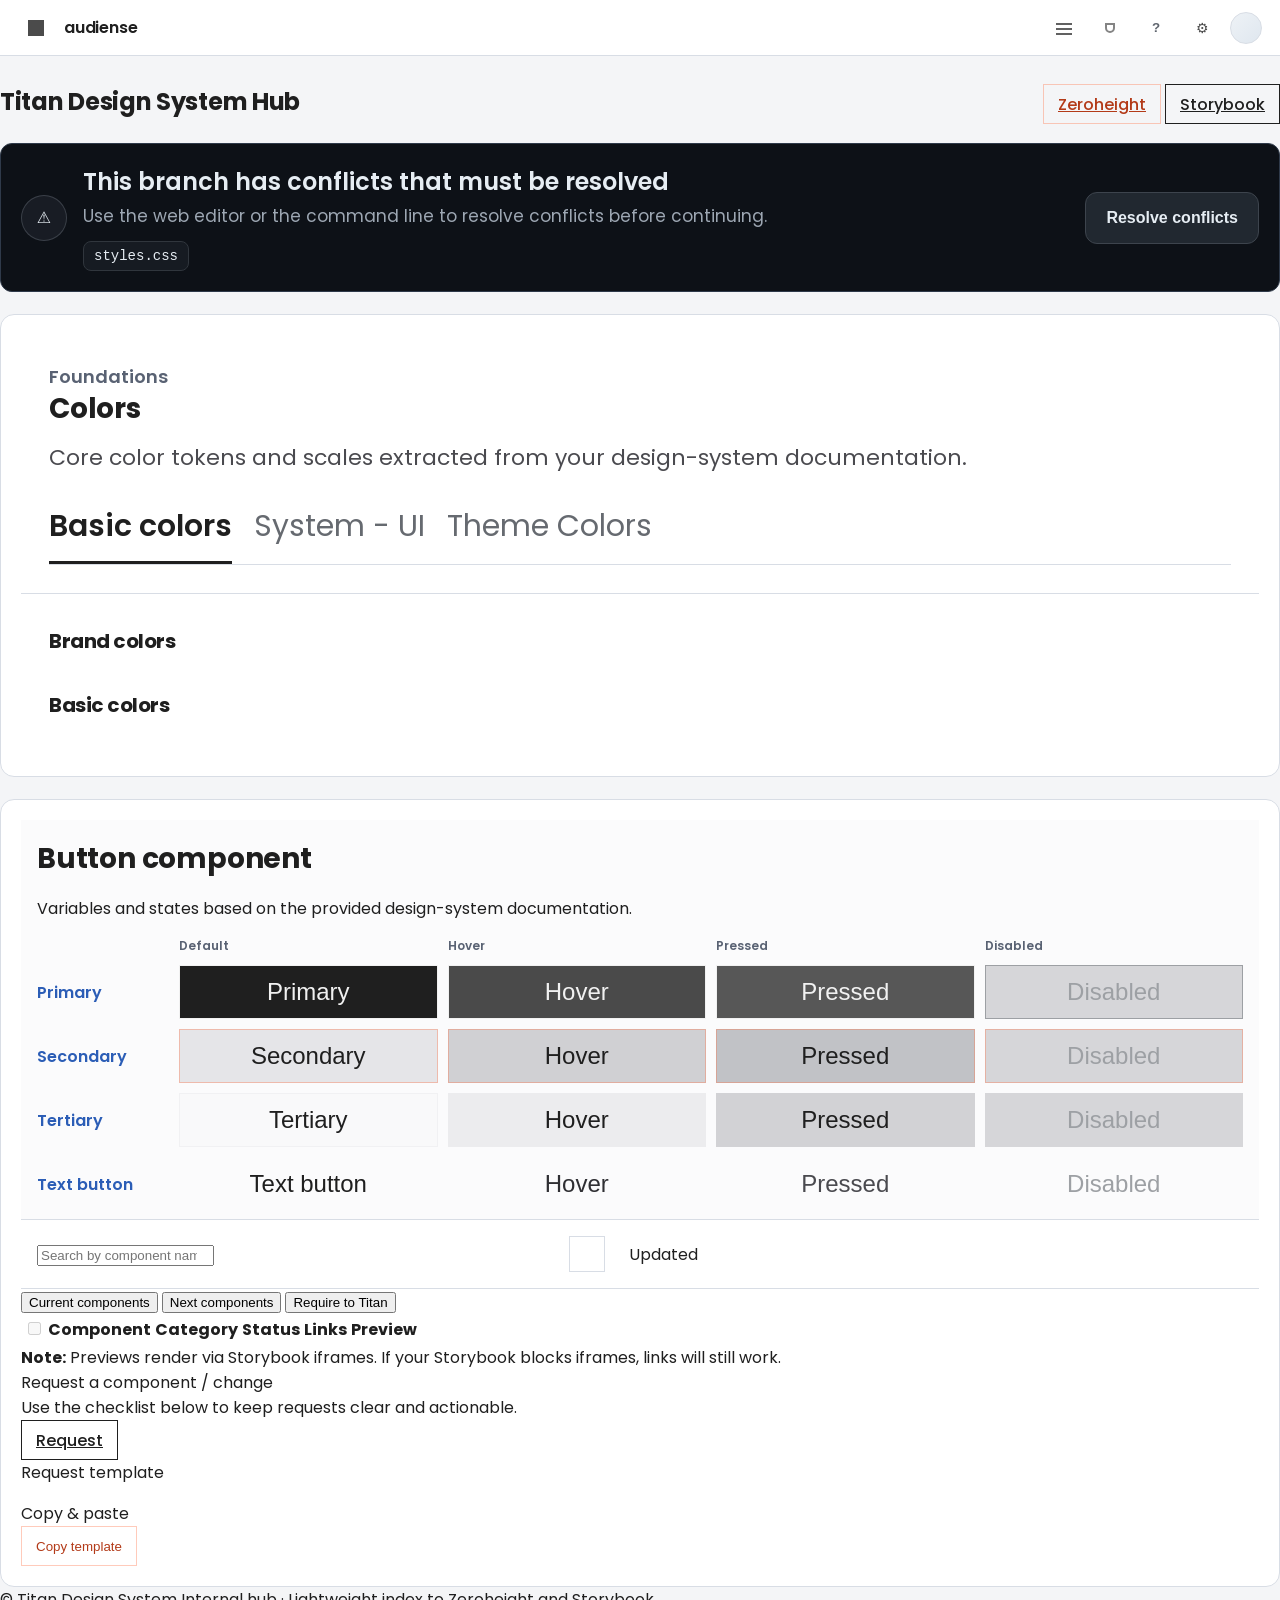
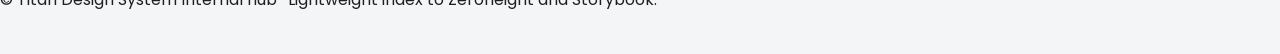
==== commit 3cf832e7: "Merge branch 'main' into codex/integrate-design-system-components-ngldau" ====
--- a/index.html
+++ b/index.html
@@ -10,27 +10,207 @@
   <link rel="stylesheet" href="./styles.css" />
 </head>
 <body>
-  <main class="layout">
-    <header class="hero">
-      <p class="eyebrow">Foundations</p>
-      <h1>Colors</h1>
-      <p class="lead">Token source generated from the files you shared (Neutrals, System-UI and Basic palettes).</p>
-    </header>
-
-    <section class="panel">
-      <h2>Neutrals</h2>
-      <div id="neutrals" class="family-grid"></div>
-    </section>
-
-    <section class="panel">
-      <h2>System · UI</h2>
-      <div id="systemUi" class="family-grid family-grid--five"></div>
-    </section>
-
-    <section class="panel">
-      <h2>Basic colors</h2>
-      <div id="basics" class="family-grid"></div>
-    </section>
+  <!-- App Shell (DS-like) -->
+  <header class="appbar">
+    <div class="appbar__left">
+      <button class="icon-btn" type="button" aria-label="Apps">
+        <span class="icon icon--grid" aria-hidden="true"></span>
+      </button>
+      <div class="brand">
+        <div class="brand__mark" aria-hidden="true">audiense</div>
+      </div>
+    </div>
+
+    <div class="appbar__right">
+      <button class="icon-btn" type="button" aria-label="Menu">
+        <span class="icon icon--menu" aria-hidden="true"></span>
+      </button>
+      <button class="icon-btn" type="button" aria-label="Notifications">
+        <span class="icon icon--bell" aria-hidden="true"></span>
+      </button>
+      <button class="icon-btn" type="button" aria-label="Help">
+        <span class="icon icon--help" aria-hidden="true"></span>
+      </button>
+      <button class="icon-btn" type="button" aria-label="Settings">
+        <span class="icon icon--gear" aria-hidden="true"></span>
+      </button>
+      <button class="avatar" type="button" aria-label="User menu"></button>
+    </div>
+  </header>
+
+  <main class="page">
+    <div class="container">
+      <div class="page-head">
+        <div>
+          <h1 class="h1">Titan Design System Hub</h1>
+          <p id="subtitle" class="subhead"></p>
+        </div>
+
+        <div class="page-head__actions">
+          <a id="zeroLink" class="btn btn--secondary" href="#" target="_blank" rel="noreferrer">Zeroheight</a>
+          <a id="sbLink" class="btn btn--primary" href="#" target="_blank" rel="noreferrer">Storybook</a>
+        </div>
+      </div>
+
+      <section class="gh-conflict" aria-label="Merge status warning">
+        <div class="gh-conflict__icon" aria-hidden="true">⚠</div>
+        <div class="gh-conflict__content">
+          <div class="gh-conflict__title">This branch has conflicts that must be resolved</div>
+          <div class="gh-conflict__text">Use the web editor or the command line to resolve conflicts before continuing.</div>
+          <div class="gh-conflict__file">styles.css</div>
+        </div>
+        <button class="gh-conflict__cta" type="button">Resolve conflicts</button>
+      </section>
+
+      <section class="foundation panel" aria-labelledby="colorsTitle">
+        <div class="foundation__head">
+          <div class="eyebrow">Foundations</div>
+          <h2 id="colorsTitle" class="foundation__title">Colors</h2>
+          <p class="foundation__lead">Core color tokens and scales extracted from your design-system documentation.</p>
+
+          <div class="foundation__tabs" role="tablist" aria-label="Color foundation sections">
+            <button class="foundation__tab is-active" type="button" role="tab" aria-selected="true">Basic colors</button>
+            <button class="foundation__tab" type="button" role="tab" aria-selected="false" disabled>System - UI</button>
+            <button class="foundation__tab" type="button" role="tab" aria-selected="false" disabled>Theme Colors</button>
+          </div>
+        </div>
+
+        <div class="foundation__body">
+          <h3 class="h2 h2--section">Brand colors</h3>
+          <div id="brandColors" class="swatch-grid" aria-label="Brand color tokens"></div>
+
+          <h3 class="h2 h2--section">Basic colors</h3>
+          <div id="colorScales" class="scale-stack" aria-label="Basic color scales"></div>
+        </div>
+      </section>
+
+      <section class="panel">
+        <div class="ds-showcase" aria-labelledby="buttonShowcaseTitle">
+          <div class="ds-showcase__head">
+            <h2 id="buttonShowcaseTitle" class="h2 h2--section">Button component</h2>
+            <p class="muted">Variables and states based on the provided design-system documentation.</p>
+          </div>
+
+          <div class="btn-grid" role="table" aria-label="Button states">
+            <div class="btn-grid__header"></div>
+            <div class="btn-grid__header">Default</div>
+            <div class="btn-grid__header">Hover</div>
+            <div class="btn-grid__header">Pressed</div>
+            <div class="btn-grid__header">Disabled</div>
+
+            <div class="btn-grid__label">Primary</div>
+            <button class="btn btn--ds btn--primary" type="button">Primary</button>
+            <button class="btn btn--ds btn--primary is-hover" type="button">Hover</button>
+            <button class="btn btn--ds btn--primary is-pressed" type="button">Pressed</button>
+            <button class="btn btn--ds btn--primary" type="button" disabled>Disabled</button>
+
+            <div class="btn-grid__label">Secondary</div>
+            <button class="btn btn--ds btn--secondary" type="button">Secondary</button>
+            <button class="btn btn--ds btn--secondary is-hover" type="button">Hover</button>
+            <button class="btn btn--ds btn--secondary is-pressed" type="button">Pressed</button>
+            <button class="btn btn--ds btn--secondary" type="button" disabled>Disabled</button>
+
+            <div class="btn-grid__label">Tertiary</div>
+            <button class="btn btn--ds btn--tertiary" type="button">Tertiary</button>
+            <button class="btn btn--ds btn--tertiary is-hover" type="button">Hover</button>
+            <button class="btn btn--ds btn--tertiary is-pressed" type="button">Pressed</button>
+            <button class="btn btn--ds btn--tertiary" type="button" disabled>Disabled</button>
+
+            <div class="btn-grid__label">Text button</div>
+            <button class="btn btn--ds btn--text" type="button">Text button</button>
+            <button class="btn btn--ds btn--text is-hover" type="button">Hover</button>
+            <button class="btn btn--ds btn--text is-pressed" type="button">Pressed</button>
+            <button class="btn btn--ds btn--text" type="button" disabled>Disabled</button>
+          </div>
+        </div>
+
+        <div class="panel__row">
+          <div class="search">
+            <span class="search__icon" aria-hidden="true"></span>
+            <input id="search" class="input input--search" type="search" placeholder="Search by component name…" autocomplete="off" />
+          </div>
+
+          <button id="filtersBtn" class="icon-btn icon-btn--filter" type="button" aria-label="Filters"></button>
+
+          <div class="spacer"></div>
+
+          <div class="meta">
+            <span class="meta__label">Updated</span>
+            <span id="updated" class="meta__value"></span>
+          </div>
+        </div>
+
+        <div class="tabs" role="tablist" aria-label="Sections">
+          <button class="tab tab--active" type="button" data-tab="current" role="tab" aria-selected="true">Current components</button>
+          <button class="tab" type="button" data-tab="next" role="tab" aria-selected="false">Next components</button>
+          <button class="tab" type="button" data-tab="require" role="tab" aria-selected="false">Require to Titan</button>
+        </div>
+
+        <!-- Current -->
+        <div class="panel__content" data-pane="current">
+          <div class="table-wrap">
+            <table class="table" aria-label="Current components table">
+              <thead>
+                <tr>
+                  <th class="col-check"><input type="checkbox" aria-label="Select all (visual only)" disabled></th>
+                  <th>Component</th>
+                  <th>Category</th>
+                  <th>Status</th>
+                  <th>Links</th>
+                  <th>Preview</th>
+                </tr>
+              </thead>
+              <tbody id="componentsTbody"></tbody>
+            </table>
+          </div>
+
+          <div class="hint">
+            <strong>Note:</strong> Previews render via Storybook iframes. If your Storybook blocks iframes, links will still work.
+          </div>
+        </div>
+
+        <!-- Next -->
+        <div class="panel__content is-hidden" data-pane="next">
+          <div id="nextList" class="stack"></div>
+        </div>
+
+        <!-- Require -->
+        <div class="panel__content is-hidden" data-pane="require">
+          <div class="require">
+            <div class="require__head">
+              <div>
+                <div class="h2">Request a component / change</div>
+                <div class="muted">Use the checklist below to keep requests clear and actionable.</div>
+              </div>
+              <a id="requireCta" class="btn btn--primary" href="#" target="_blank" rel="noreferrer">Request</a>
+            </div>
+
+            <div class="divider"></div>
+
+            <div class="require__body">
+              <div>
+                <div class="label">Request template</div>
+                <ul id="requireTemplate" class="list"></ul>
+              </div>
+
+              <div class="copybox">
+                <div class="label">Copy & paste</div>
+                <div class="code" id="templateText" aria-label="Template text"></div>
+                <button id="copyTemplate" class="btn btn--secondary" type="button">Copy template</button>
+                <div id="toast" class="toast" role="status" aria-live="polite" aria-atomic="true"></div>
+              </div>
+            </div>
+          </div>
+        </div>
+      </section>
+
+      <footer class="footer">
+        <div class="footer__row">
+          <span>© <span id="year"></span> Titan Design System</span>
+          <span class="muted">Internal hub · Lightweight index to Zeroheight and Storybook.</span>
+        </div>
+      </footer>
+    </div>
   </main>
 
   <script src="./script.js" type="module"></script>
--- a/styles.css
+++ b/styles.css
@@ -22,10 +22,302 @@
   margin: 30px auto 40px;
 }
 
-.hero h1 {
+.appbar{
+  height: 56px;
+  border-bottom: 1px solid var(--border);
+  background: var(--surface);
+  display:flex;
+  align-items:center;
+  justify-content: space-between;
+  padding: 0 18px;
+  position: sticky;
+  top: 0;
+  z-index: 10;
+}
+
+.appbar__left, .appbar__right{
+  display:flex;
+  align-items:center;
+  gap: 10px;
+}
+
+.brand__mark{
+  font-weight: 600;
+  letter-spacing: -0.2px;
+}
+
+.icon-btn{
+  height: 36px;
+  width: 36px;
+  border-radius: var(--r-10);
+  border: 1px solid transparent;
+  background: transparent;
+  display:grid;
+  place-items:center;
+  cursor: pointer;
+}
+.icon-btn:hover{
+  background: var(--surface-2);
+  border-color: var(--border);
+}
+
+.icon-btn--filter{
+  background: var(--surface-2);
+  border: 1px solid var(--border);
+}
+.icon-btn--filter::before{
+  content: "";
+  width: 16px;
+  height: 16px;
+  display:block;
+  background: radial-gradient(circle at 30% 30%, var(--primary) 0 35%, transparent 36% 100%);
+  opacity: .9;
+}
+
+.avatar{
+  height: 32px;
+  width: 32px;
+  border-radius: 999px;
+  border: 1px solid var(--border);
+  background: linear-gradient(135deg, #eef2f6, #dfe7ef);
+  cursor:pointer;
+}
+
+/* Minimal inline icons */
+.icon{ width: 16px; height: 16px; display:block; position:relative; }
+.icon--grid::before{
+  content:"";
+  position:absolute; inset:0;
+  background:
+    linear-gradient(var(--text),var(--text)) 0 0/6px 6px,
+    linear-gradient(var(--text),var(--text)) 10px 0/6px 6px,
+    linear-gradient(var(--text),var(--text)) 0 10px/6px 6px,
+    linear-gradient(var(--text),var(--text)) 10px 10px/6px 6px;
+  opacity:.8;
+}
+.icon--menu::before{
+  content:"";
+  position:absolute; left:0; right:0; top:3px; height:2px;
+  background: var(--text);
+  box-shadow: 0 5px 0 var(--text), 0 10px 0 var(--text);
+  opacity:.7;
+}
+.icon--bell::before{
+  content:"";
+  position:absolute; left:3px; right:3px; top:3px; bottom:3px;
+  border: 2px solid var(--text);
+  border-bottom-left-radius: 999px;
+  border-bottom-right-radius: 999px;
+  border-top-left-radius: 10px;
+  border-top-right-radius: 10px;
+  opacity:.55;
+}
+.icon--help::before{
+  content:"?";
+  position:absolute; inset:0;
+  display:grid; place-items:center;
+  font-weight:600;
+  color: rgba(27,36,48,.7);
+}
+.icon--gear::before{
+  content:"⚙";
+  position:absolute; inset:0;
+  display:grid; place-items:center;
+  font-size: 14px;
+  opacity:.7;
+}
+
+.page{ padding: 28px 0 42px; }
+
+.gh-conflict{
+  margin: 0 0 18px;
+  background: #0d1117;
+  border: 1px solid #2f3a4a;
+  border-radius: 12px;
+  color: #e6edf3;
+  padding: 20px;
+  display: grid;
+  grid-template-columns: auto 1fr auto;
+  gap: 16px;
+  align-items: center;
+}
+.gh-conflict__icon{
+  width: 46px;
+  height: 46px;
+  border-radius: 999px;
+  display: grid;
+  place-items: center;
+  background: #6e76811f;
+  border: 1px solid #6e768166;
+  font-weight: 700;
+}
+.gh-conflict__title{ font-size: 24px; font-weight: 600; }
+.gh-conflict__text{ font-size: 17px; color: #9da7b3; margin-top: 4px; }
+.gh-conflict__file{
+  margin-top: 12px;
+  display: inline-block;
+  background: #161b22;
+  border: 1px solid #30363d;
+  border-radius: 8px;
+  padding: 6px 10px;
+  font-family: ui-monospace, SFMono-Regular, Menlo, monospace;
+  font-size: 14px;
+}
+.gh-conflict__cta{
+  height: 52px;
+  padding: 0 20px;
+  border-radius: 12px;
+  border: 1px solid #3d444d;
+  background: #212830;
+  color: #e6edf3;
+  font-size: 16px;
+  font-weight: 600;
+}
+
+.foundation{ margin-bottom: 18px; }
+.foundation__head{ padding: 28px; border-bottom: 1px solid var(--border); }
+.eyebrow{ color: var(--muted); font-size: 30px; font-weight: 500; margin-bottom: 2px; }
+.foundation__title{ margin: 0; font-size: 68px; line-height: 1.05; letter-spacing: -1px; }
+.foundation__lead{ margin: 18px 0 0; font-size: 22px; color: #4a4a4f; max-width: 920px; }
+.foundation__tabs{ margin-top: 30px; display:flex; gap: 22px; border-bottom: 1px solid var(--border); }
+.foundation__tab{ 
+  appearance: none; border: 0; border-bottom: 3px solid transparent; background: transparent;
+  padding: 0 0 12px; font: inherit; font-size: 30px; color: #666a70;
+}
+.foundation__tab.is-active{ color: #1f1f1f; font-weight: 600; border-color: #1f1f1f; }
+.foundation__body{ padding: 32px 28px 36px; }
+
+.swatch-grid{
+  display:grid;
+  grid-template-columns: repeat(auto-fill,minmax(172px,1fr));
+  gap: 20px;
+  margin-bottom: 34px;
+}
+.swatch{
+  display:flex;
+  flex-direction:column;
+  gap: 8px;
+}
+.swatch__chip{
+  height: 120px;
+  border-radius: 28px;
+  border: 2px solid #d5d8dc;
+}
+.swatch__name{ font-size: 36px; font-weight: 600; line-height: 1.15; }
+.swatch__token{ color: #2f67c2; font-size: 24px; font-weight: 600; }
+.swatch__hex,.swatch__rgb{ color: #5b6068; font-size: 24px; }
+
+.scale-stack{ display:flex; flex-direction:column; gap: 28px; }
+.scale-group__title{ margin: 0 0 12px; font-size: 50px; letter-spacing: -.4px; }
+.scale-grid{
+  display:grid;
+  grid-template-columns: repeat(auto-fill,minmax(150px,1fr));
+  gap: 14px;
+}
+.scale-item__chip{ 
+  height: 90px;
+  border-radius: 10px;
+  border: 1px solid #d8dce1;
+}
+.scale-item__token{ margin-top: 8px; font-size: 16px; font-weight: 600; line-height: 1.2; }
+.scale-item__hex, .scale-item__rgb{ margin-top: 4px; font-size: 14px; color:#4f5560; }
+
+@media (max-width: 980px){
+  .gh-conflict{ grid-template-columns: 1fr; }
+  .gh-conflict__cta{ width: 100%; }
+  .foundation__head{ padding: 18px; }
+  .foundation__title{ font-size: 44px; }
+  .eyebrow{ font-size: 22px; }
+  .foundation__lead{ font-size: 16px; }
+  .foundation__tab{ font-size: 20px; }
+  .foundation__body{ padding: 20px 18px 24px; }
+  .scale-group__title{ font-size: 34px; }
+}
+
+
+.page-head{
+  display:flex;
+  align-items:flex-start;
+  justify-content: space-between;
+  gap: 16px;
+  margin-bottom: 18px;
+}
+@media (max-width: 880px){
+  .container{ width: calc(100% - 32px); }
+  .page-head{ flex-direction: column; }
+  .page-head__actions{ width: 100%; display:flex; gap: 10px; }
+  .page-head__actions .btn{ flex: 1; }
+}
+
+.h1{
   margin: 0;
-  font-size: 52px;
-  letter-spacing: -0.8px;
+  font-size: 24px;
+  letter-spacing: -0.3px;
+}
+.subhead{
+  margin: 6px 0 0;
+  color: var(--muted);
+  font-size: 13px;
+}
+
+.panel{
+  border: 1px solid var(--border);
+  border-radius: var(--r-16);
+  background: var(--surface);
+  box-shadow: var(--shadow);
+  overflow: hidden;
+}
+
+.h2--section{ margin: 0 0 14px; font-size: 34px; letter-spacing: -.5px; }
+.ds-showcase{
+  padding: 18px 16px 8px;
+  border-bottom: 1px solid var(--border);
+  background: #fbfbfc;
+}
+
+.ds-showcase__head{ margin-bottom: 14px; }
+.h2--section{ margin: 0; font-size: 20px; }
+
+.btn-grid{
+  display: grid;
+  grid-template-columns: 132px repeat(4, minmax(120px, 1fr));
+  gap: 10px;
+  align-items: center;
+}
+
+.btn-grid__header{
+  color: var(--muted);
+  font-size: 12px;
+  font-weight: 600;
+}
+
+.btn-grid__label{
+  color: #2b5db6;
+  font-weight: 600;
+}
+
+@media (max-width: 980px){
+  .btn-grid{
+    overflow-x: auto;
+    display: flex;
+    gap: 8px;
+    padding-bottom: 6px;
+  }
+  .btn-grid > *{ min-width: 120px; }
+  .btn-grid__label{ min-width: 132px; }
+}
+
+.panel__row{
+  display:flex;
+  align-items:center;
+  gap: 12px;
+  padding: 16px;
+  border-bottom: 1px solid var(--border);
+}
+
+.search{
+  position: relative;
+  width: min(520px, 100%);
 }
 
 .eyebrow {
@@ -56,10 +348,62 @@
   letter-spacing: -0.2px;
 }
 
-.family-grid {
-  display: grid;
-  grid-template-columns: repeat(auto-fit, minmax(300px, 1fr));
-  gap: 16px;
+.btn{
+  height: 40px;
+  padding: 0 14px;
+  border-radius: var(--r-10);
+  border: 1px solid var(--border);
+  background: var(--surface);
+  color: var(--text);
+  font-weight: 500;
+  cursor:pointer;
+  display:inline-flex;
+  align-items:center;
+  justify-content:center;
+  gap: 8px;
+}
+
+.btn--ds{
+  border-radius: var(--r-12);
+  border: 1px solid transparent;
+  height: 54px;
+  padding: 0 24px;
+  font-size: 24px;
+  font-weight: 500;
+  letter-spacing: 0;
+  transition: background-color .2s ease, color .2s ease, border-color .2s ease;
+}
+
+.btn--ds.btn--primary,
+.btn--ds.btn--primary.is-hover:active{ background: #1f1f1f; color: #f1f1f1; }
+.btn--ds.btn--primary.is-hover{ background: #4a4a4a; color: #f1f1f1; }
+.btn--ds.btn--primary.is-pressed{ background: #575757; color: #f1f1f1; }
+.btn--ds.btn--primary:disabled{ background: #d6d6d9; color: #9da0a4; }
+
+.btn--ds.btn--secondary{ background: #e5e5e8; color: #1f1f1f; }
+.btn--ds.btn--secondary.is-hover{ background: #d0d0d3; }
+.btn--ds.btn--secondary.is-pressed{ background: #c1c2c6; }
+.btn--ds.btn--secondary:disabled{ background: #d6d6d9; color: #9da0a4; }
+
+.btn--ds.btn--tertiary{ background: #f9f9fa; color: #1f1f1f; border-color: #f1f1f3; }
+.btn--ds.btn--tertiary.is-hover{ background: #ececee; border-color: #ececee; }
+.btn--ds.btn--tertiary.is-pressed{ background: #d2d2d5; border-color: #d2d2d5; }
+.btn--ds.btn--tertiary:disabled{ background: #d6d6d9; border-color: #d6d6d9; color: #9da0a4; }
+
+.btn--ds.btn--text{ background: transparent; color: #1f1f1f; border-color: transparent; }
+.btn--ds.btn--text.is-hover{ color: #2f2f33; }
+.btn--ds.btn--text.is-pressed{ color: #4a4a4f; }
+.btn--ds.btn--text:disabled{ color: #9da0a4; }
+.btn--primary{
+  background: var(--primary);
+  border-color: var(--primary);
+  color: var(--primary-text);
+}
+.btn--primary:hover{ filter: brightness(0.96); }
+.btn--secondary{
+  background: var(--primary-2);
+  border-color: rgba(255,106,61,.35);
+  color: #b33a18;
 }
 
 .family-grid--five {
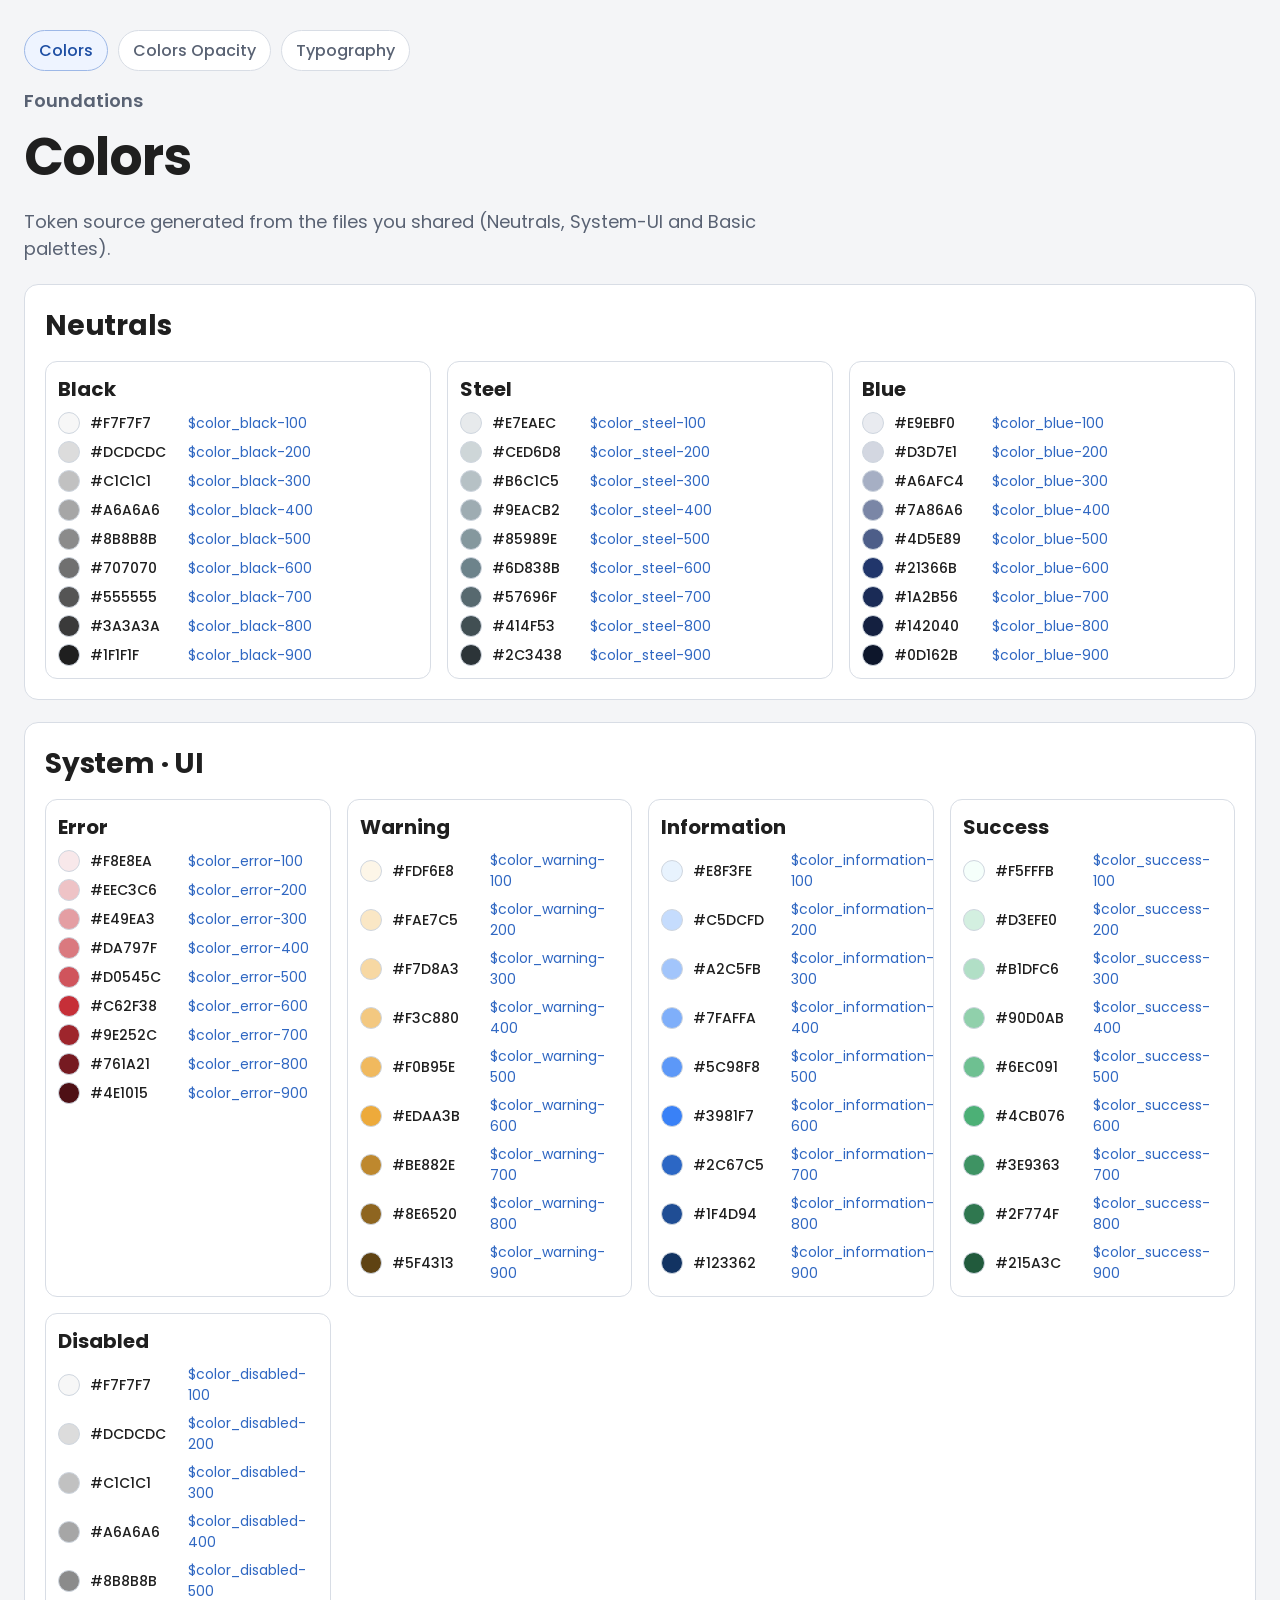
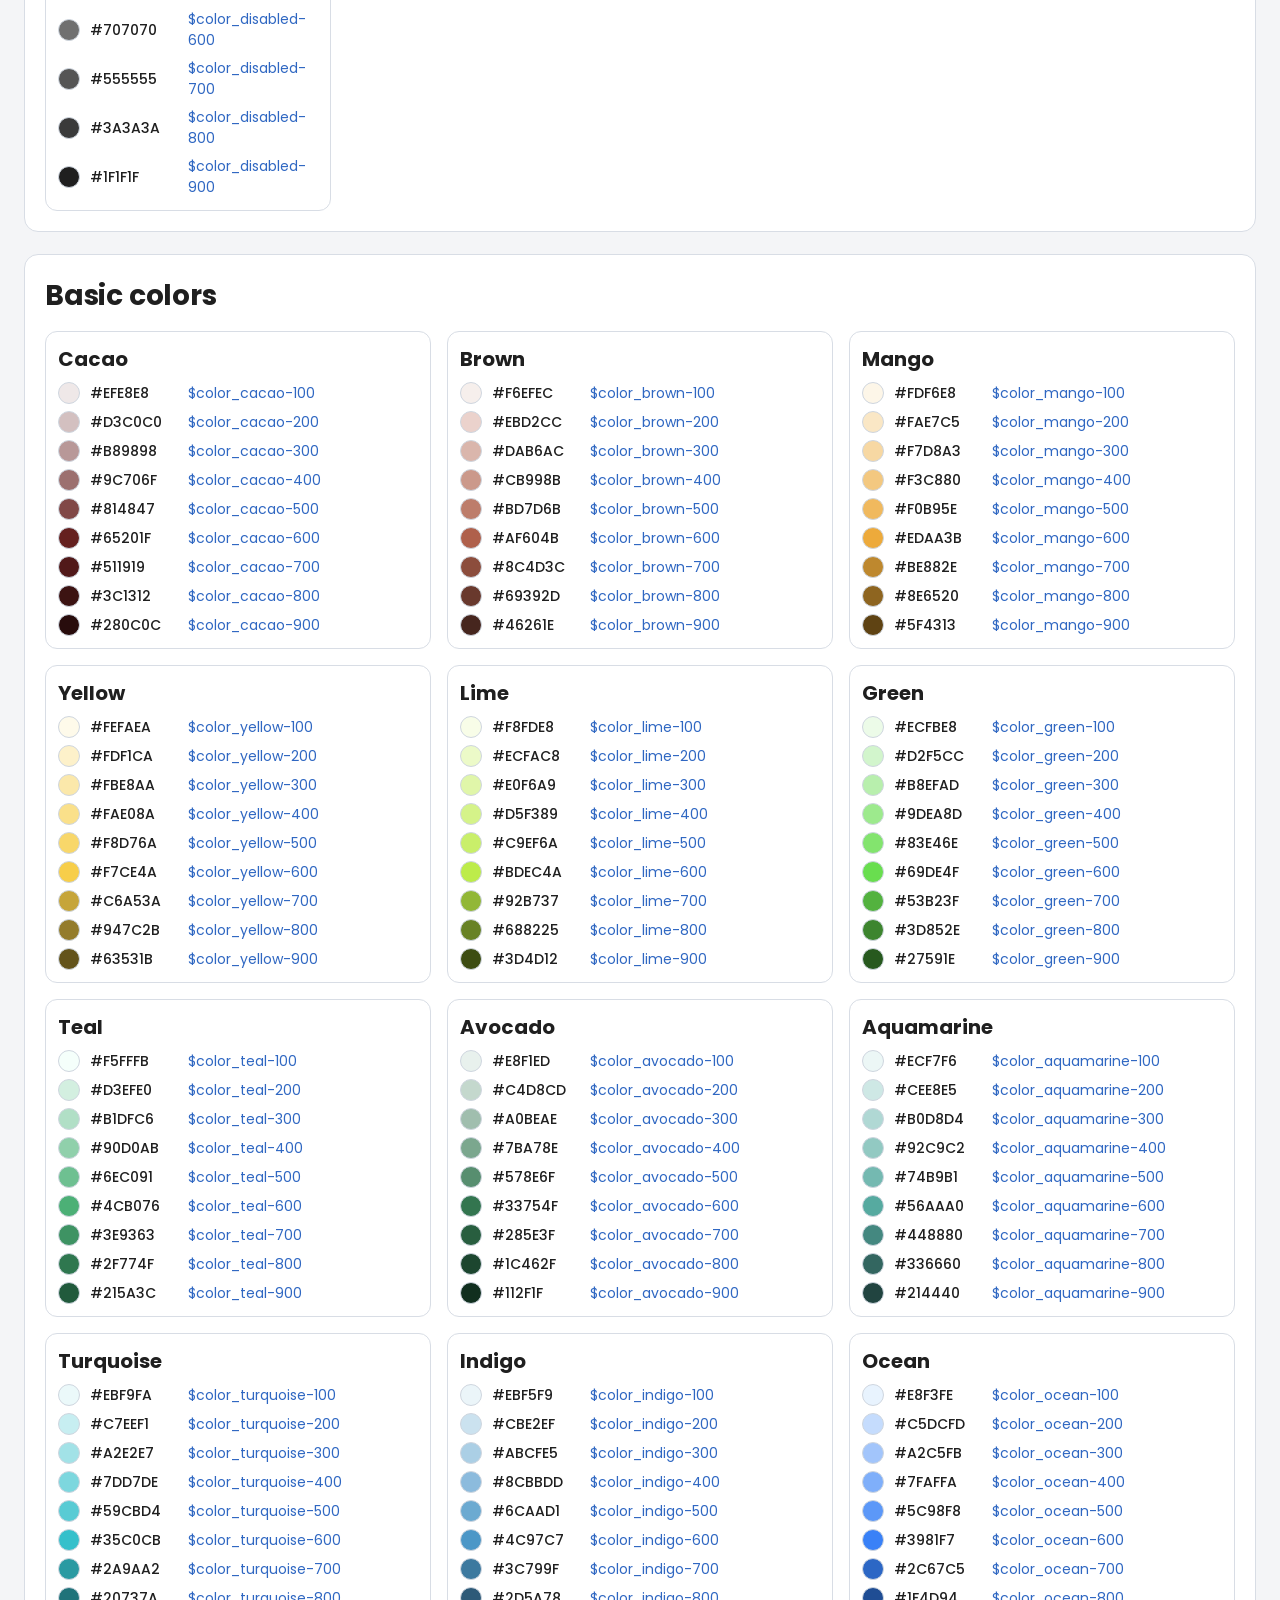
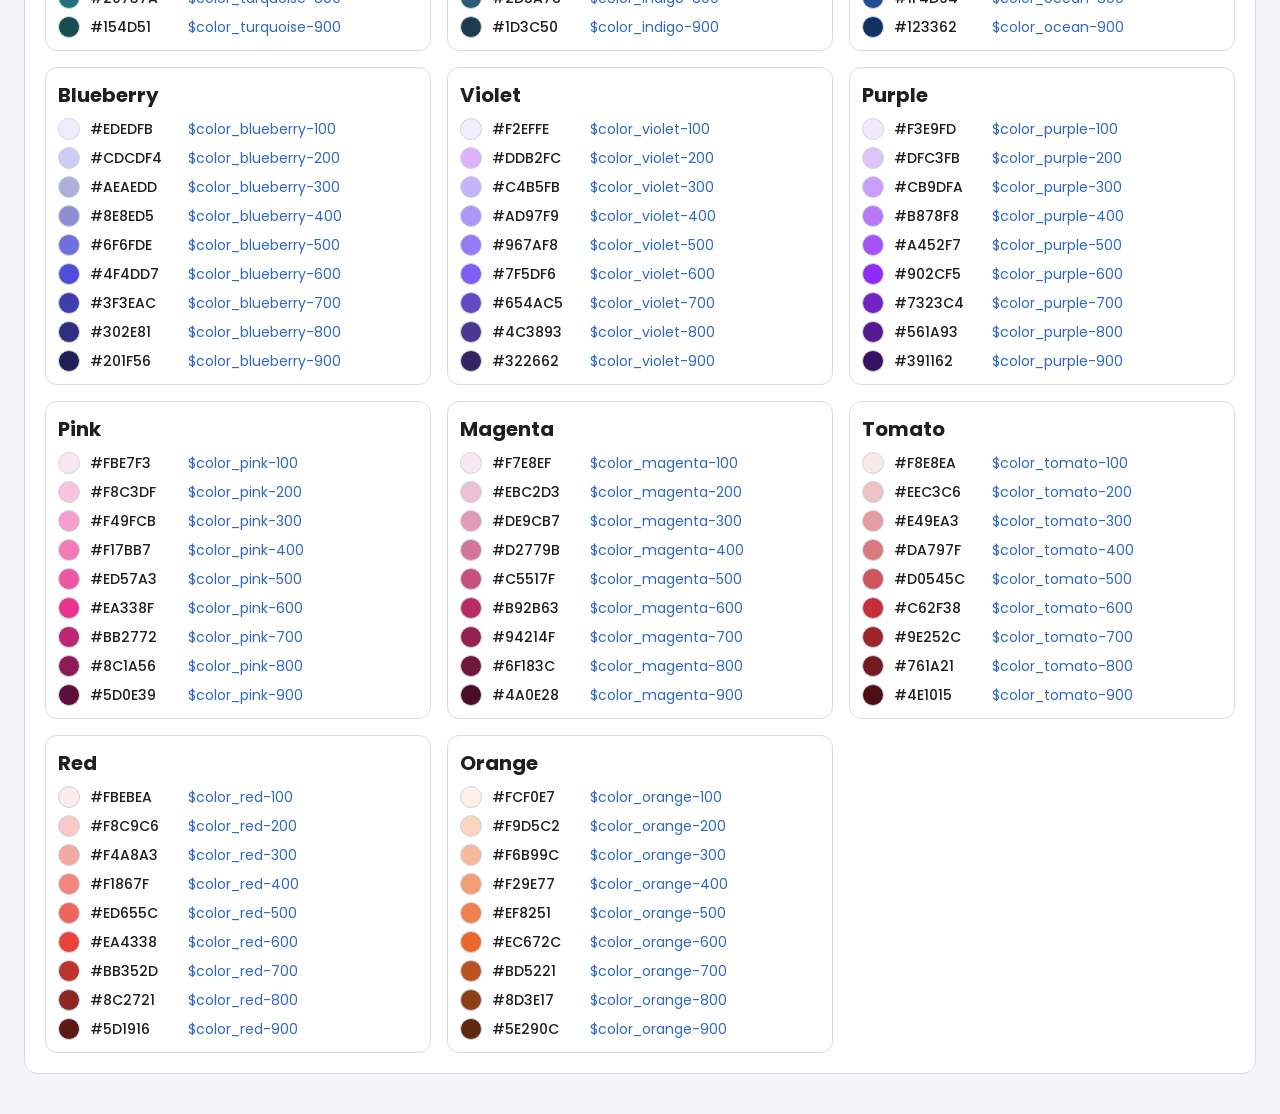
==== commit f962334c: "Add Foundations Typography page and token set" ====
--- a/index.html
+++ b/index.html
@@ -10,207 +10,32 @@
   <link rel="stylesheet" href="./styles.css" />
 </head>
 <body>
-  <!-- App Shell (DS-like) -->
-  <header class="appbar">
-    <div class="appbar__left">
-      <button class="icon-btn" type="button" aria-label="Apps">
-        <span class="icon icon--grid" aria-hidden="true"></span>
-      </button>
-      <div class="brand">
-        <div class="brand__mark" aria-hidden="true">audiense</div>
-      </div>
-    </div>
+  <main class="layout">
+    <header class="hero">
+      <nav class="foundation-nav" aria-label="Foundations pages">
+        <a class="foundation-nav__link is-active" href="./index.html">Colors</a>
+        <a class="foundation-nav__link" href="./colors-opacity.html">Colors Opacity</a>
+        <a class="foundation-nav__link" href="./typography.html">Typography</a>
+      </nav>
+      <p class="eyebrow">Foundations</p>
+      <h1>Colors</h1>
+      <p class="lead">Token source generated from the files you shared (Neutrals, System-UI and Basic palettes).</p>
+    </header>
 
-    <div class="appbar__right">
-      <button class="icon-btn" type="button" aria-label="Menu">
-        <span class="icon icon--menu" aria-hidden="true"></span>
-      </button>
-      <button class="icon-btn" type="button" aria-label="Notifications">
-        <span class="icon icon--bell" aria-hidden="true"></span>
-      </button>
-      <button class="icon-btn" type="button" aria-label="Help">
-        <span class="icon icon--help" aria-hidden="true"></span>
-      </button>
-      <button class="icon-btn" type="button" aria-label="Settings">
-        <span class="icon icon--gear" aria-hidden="true"></span>
-      </button>
-      <button class="avatar" type="button" aria-label="User menu"></button>
-    </div>
-  </header>
+    <section class="panel">
+      <h2>Neutrals</h2>
+      <div id="neutrals" class="family-grid"></div>
+    </section>
 
-  <main class="page">
-    <div class="container">
-      <div class="page-head">
-        <div>
-          <h1 class="h1">Titan Design System Hub</h1>
-          <p id="subtitle" class="subhead"></p>
-        </div>
+    <section class="panel">
+      <h2>System · UI</h2>
+      <div id="systemUi" class="family-grid family-grid--five"></div>
+    </section>
 
-        <div class="page-head__actions">
-          <a id="zeroLink" class="btn btn--secondary" href="#" target="_blank" rel="noreferrer">Zeroheight</a>
-          <a id="sbLink" class="btn btn--primary" href="#" target="_blank" rel="noreferrer">Storybook</a>
-        </div>
-      </div>
-
-      <section class="gh-conflict" aria-label="Merge status warning">
-        <div class="gh-conflict__icon" aria-hidden="true">⚠</div>
-        <div class="gh-conflict__content">
-          <div class="gh-conflict__title">This branch has conflicts that must be resolved</div>
-          <div class="gh-conflict__text">Use the web editor or the command line to resolve conflicts before continuing.</div>
-          <div class="gh-conflict__file">styles.css</div>
-        </div>
-        <button class="gh-conflict__cta" type="button">Resolve conflicts</button>
-      </section>
-
-      <section class="foundation panel" aria-labelledby="colorsTitle">
-        <div class="foundation__head">
-          <div class="eyebrow">Foundations</div>
-          <h2 id="colorsTitle" class="foundation__title">Colors</h2>
-          <p class="foundation__lead">Core color tokens and scales extracted from your design-system documentation.</p>
-
-          <div class="foundation__tabs" role="tablist" aria-label="Color foundation sections">
-            <button class="foundation__tab is-active" type="button" role="tab" aria-selected="true">Basic colors</button>
-            <button class="foundation__tab" type="button" role="tab" aria-selected="false" disabled>System - UI</button>
-            <button class="foundation__tab" type="button" role="tab" aria-selected="false" disabled>Theme Colors</button>
-          </div>
-        </div>
-
-        <div class="foundation__body">
-          <h3 class="h2 h2--section">Brand colors</h3>
-          <div id="brandColors" class="swatch-grid" aria-label="Brand color tokens"></div>
-
-          <h3 class="h2 h2--section">Basic colors</h3>
-          <div id="colorScales" class="scale-stack" aria-label="Basic color scales"></div>
-        </div>
-      </section>
-
-      <section class="panel">
-        <div class="ds-showcase" aria-labelledby="buttonShowcaseTitle">
-          <div class="ds-showcase__head">
-            <h2 id="buttonShowcaseTitle" class="h2 h2--section">Button component</h2>
-            <p class="muted">Variables and states based on the provided design-system documentation.</p>
-          </div>
-
-          <div class="btn-grid" role="table" aria-label="Button states">
-            <div class="btn-grid__header"></div>
-            <div class="btn-grid__header">Default</div>
-            <div class="btn-grid__header">Hover</div>
-            <div class="btn-grid__header">Pressed</div>
-            <div class="btn-grid__header">Disabled</div>
-
-            <div class="btn-grid__label">Primary</div>
-            <button class="btn btn--ds btn--primary" type="button">Primary</button>
-            <button class="btn btn--ds btn--primary is-hover" type="button">Hover</button>
-            <button class="btn btn--ds btn--primary is-pressed" type="button">Pressed</button>
-            <button class="btn btn--ds btn--primary" type="button" disabled>Disabled</button>
-
-            <div class="btn-grid__label">Secondary</div>
-            <button class="btn btn--ds btn--secondary" type="button">Secondary</button>
-            <button class="btn btn--ds btn--secondary is-hover" type="button">Hover</button>
-            <button class="btn btn--ds btn--secondary is-pressed" type="button">Pressed</button>
-            <button class="btn btn--ds btn--secondary" type="button" disabled>Disabled</button>
-
-            <div class="btn-grid__label">Tertiary</div>
-            <button class="btn btn--ds btn--tertiary" type="button">Tertiary</button>
-            <button class="btn btn--ds btn--tertiary is-hover" type="button">Hover</button>
-            <button class="btn btn--ds btn--tertiary is-pressed" type="button">Pressed</button>
-            <button class="btn btn--ds btn--tertiary" type="button" disabled>Disabled</button>
-
-            <div class="btn-grid__label">Text button</div>
-            <button class="btn btn--ds btn--text" type="button">Text button</button>
-            <button class="btn btn--ds btn--text is-hover" type="button">Hover</button>
-            <button class="btn btn--ds btn--text is-pressed" type="button">Pressed</button>
-            <button class="btn btn--ds btn--text" type="button" disabled>Disabled</button>
-          </div>
-        </div>
-
-        <div class="panel__row">
-          <div class="search">
-            <span class="search__icon" aria-hidden="true"></span>
-            <input id="search" class="input input--search" type="search" placeholder="Search by component name…" autocomplete="off" />
-          </div>
-
-          <button id="filtersBtn" class="icon-btn icon-btn--filter" type="button" aria-label="Filters"></button>
-
-          <div class="spacer"></div>
-
-          <div class="meta">
-            <span class="meta__label">Updated</span>
-            <span id="updated" class="meta__value"></span>
-          </div>
-        </div>
-
-        <div class="tabs" role="tablist" aria-label="Sections">
-          <button class="tab tab--active" type="button" data-tab="current" role="tab" aria-selected="true">Current components</button>
-          <button class="tab" type="button" data-tab="next" role="tab" aria-selected="false">Next components</button>
-          <button class="tab" type="button" data-tab="require" role="tab" aria-selected="false">Require to Titan</button>
-        </div>
-
-        <!-- Current -->
-        <div class="panel__content" data-pane="current">
-          <div class="table-wrap">
-            <table class="table" aria-label="Current components table">
-              <thead>
-                <tr>
-                  <th class="col-check"><input type="checkbox" aria-label="Select all (visual only)" disabled></th>
-                  <th>Component</th>
-                  <th>Category</th>
-                  <th>Status</th>
-                  <th>Links</th>
-                  <th>Preview</th>
-                </tr>
-              </thead>
-              <tbody id="componentsTbody"></tbody>
-            </table>
-          </div>
-
-          <div class="hint">
-            <strong>Note:</strong> Previews render via Storybook iframes. If your Storybook blocks iframes, links will still work.
-          </div>
-        </div>
-
-        <!-- Next -->
-        <div class="panel__content is-hidden" data-pane="next">
-          <div id="nextList" class="stack"></div>
-        </div>
-
-        <!-- Require -->
-        <div class="panel__content is-hidden" data-pane="require">
-          <div class="require">
-            <div class="require__head">
-              <div>
-                <div class="h2">Request a component / change</div>
-                <div class="muted">Use the checklist below to keep requests clear and actionable.</div>
-              </div>
-              <a id="requireCta" class="btn btn--primary" href="#" target="_blank" rel="noreferrer">Request</a>
-            </div>
-
-            <div class="divider"></div>
-
-            <div class="require__body">
-              <div>
-                <div class="label">Request template</div>
-                <ul id="requireTemplate" class="list"></ul>
-              </div>
-
-              <div class="copybox">
-                <div class="label">Copy & paste</div>
-                <div class="code" id="templateText" aria-label="Template text"></div>
-                <button id="copyTemplate" class="btn btn--secondary" type="button">Copy template</button>
-                <div id="toast" class="toast" role="status" aria-live="polite" aria-atomic="true"></div>
-              </div>
-            </div>
-          </div>
-        </div>
-      </section>
-
-      <footer class="footer">
-        <div class="footer__row">
-          <span>© <span id="year"></span> Titan Design System</span>
-          <span class="muted">Internal hub · Lightweight index to Zeroheight and Storybook.</span>
-        </div>
-      </footer>
-    </div>
+    <section class="panel">
+      <h2>Basic colors</h2>
+      <div id="basics" class="family-grid"></div>
+    </section>
   </main>
 
   <script src="./script.js" type="module"></script>
--- a/styles.css
+++ b/styles.css
@@ -22,302 +22,10 @@
   margin: 30px auto 40px;
 }
 
-.appbar{
-  height: 56px;
-  border-bottom: 1px solid var(--border);
-  background: var(--surface);
-  display:flex;
-  align-items:center;
-  justify-content: space-between;
-  padding: 0 18px;
-  position: sticky;
-  top: 0;
-  z-index: 10;
-}
-
-.appbar__left, .appbar__right{
-  display:flex;
-  align-items:center;
-  gap: 10px;
-}
-
-.brand__mark{
-  font-weight: 600;
-  letter-spacing: -0.2px;
-}
-
-.icon-btn{
-  height: 36px;
-  width: 36px;
-  border-radius: var(--r-10);
-  border: 1px solid transparent;
-  background: transparent;
-  display:grid;
-  place-items:center;
-  cursor: pointer;
-}
-.icon-btn:hover{
-  background: var(--surface-2);
-  border-color: var(--border);
-}
-
-.icon-btn--filter{
-  background: var(--surface-2);
-  border: 1px solid var(--border);
-}
-.icon-btn--filter::before{
-  content: "";
-  width: 16px;
-  height: 16px;
-  display:block;
-  background: radial-gradient(circle at 30% 30%, var(--primary) 0 35%, transparent 36% 100%);
-  opacity: .9;
-}
-
-.avatar{
-  height: 32px;
-  width: 32px;
-  border-radius: 999px;
-  border: 1px solid var(--border);
-  background: linear-gradient(135deg, #eef2f6, #dfe7ef);
-  cursor:pointer;
-}
-
-/* Minimal inline icons */
-.icon{ width: 16px; height: 16px; display:block; position:relative; }
-.icon--grid::before{
-  content:"";
-  position:absolute; inset:0;
-  background:
-    linear-gradient(var(--text),var(--text)) 0 0/6px 6px,
-    linear-gradient(var(--text),var(--text)) 10px 0/6px 6px,
-    linear-gradient(var(--text),var(--text)) 0 10px/6px 6px,
-    linear-gradient(var(--text),var(--text)) 10px 10px/6px 6px;
-  opacity:.8;
-}
-.icon--menu::before{
-  content:"";
-  position:absolute; left:0; right:0; top:3px; height:2px;
-  background: var(--text);
-  box-shadow: 0 5px 0 var(--text), 0 10px 0 var(--text);
-  opacity:.7;
-}
-.icon--bell::before{
-  content:"";
-  position:absolute; left:3px; right:3px; top:3px; bottom:3px;
-  border: 2px solid var(--text);
-  border-bottom-left-radius: 999px;
-  border-bottom-right-radius: 999px;
-  border-top-left-radius: 10px;
-  border-top-right-radius: 10px;
-  opacity:.55;
-}
-.icon--help::before{
-  content:"?";
-  position:absolute; inset:0;
-  display:grid; place-items:center;
-  font-weight:600;
-  color: rgba(27,36,48,.7);
-}
-.icon--gear::before{
-  content:"⚙";
-  position:absolute; inset:0;
-  display:grid; place-items:center;
-  font-size: 14px;
-  opacity:.7;
-}
-
-.page{ padding: 28px 0 42px; }
-
-.gh-conflict{
-  margin: 0 0 18px;
-  background: #0d1117;
-  border: 1px solid #2f3a4a;
-  border-radius: 12px;
-  color: #e6edf3;
-  padding: 20px;
-  display: grid;
-  grid-template-columns: auto 1fr auto;
-  gap: 16px;
-  align-items: center;
-}
-.gh-conflict__icon{
-  width: 46px;
-  height: 46px;
-  border-radius: 999px;
-  display: grid;
-  place-items: center;
-  background: #6e76811f;
-  border: 1px solid #6e768166;
-  font-weight: 700;
-}
-.gh-conflict__title{ font-size: 24px; font-weight: 600; }
-.gh-conflict__text{ font-size: 17px; color: #9da7b3; margin-top: 4px; }
-.gh-conflict__file{
-  margin-top: 12px;
-  display: inline-block;
-  background: #161b22;
-  border: 1px solid #30363d;
-  border-radius: 8px;
-  padding: 6px 10px;
-  font-family: ui-monospace, SFMono-Regular, Menlo, monospace;
-  font-size: 14px;
-}
-.gh-conflict__cta{
-  height: 52px;
-  padding: 0 20px;
-  border-radius: 12px;
-  border: 1px solid #3d444d;
-  background: #212830;
-  color: #e6edf3;
-  font-size: 16px;
-  font-weight: 600;
-}
-
-.foundation{ margin-bottom: 18px; }
-.foundation__head{ padding: 28px; border-bottom: 1px solid var(--border); }
-.eyebrow{ color: var(--muted); font-size: 30px; font-weight: 500; margin-bottom: 2px; }
-.foundation__title{ margin: 0; font-size: 68px; line-height: 1.05; letter-spacing: -1px; }
-.foundation__lead{ margin: 18px 0 0; font-size: 22px; color: #4a4a4f; max-width: 920px; }
-.foundation__tabs{ margin-top: 30px; display:flex; gap: 22px; border-bottom: 1px solid var(--border); }
-.foundation__tab{ 
-  appearance: none; border: 0; border-bottom: 3px solid transparent; background: transparent;
-  padding: 0 0 12px; font: inherit; font-size: 30px; color: #666a70;
-}
-.foundation__tab.is-active{ color: #1f1f1f; font-weight: 600; border-color: #1f1f1f; }
-.foundation__body{ padding: 32px 28px 36px; }
-
-.swatch-grid{
-  display:grid;
-  grid-template-columns: repeat(auto-fill,minmax(172px,1fr));
-  gap: 20px;
-  margin-bottom: 34px;
-}
-.swatch{
-  display:flex;
-  flex-direction:column;
-  gap: 8px;
-}
-.swatch__chip{
-  height: 120px;
-  border-radius: 28px;
-  border: 2px solid #d5d8dc;
-}
-.swatch__name{ font-size: 36px; font-weight: 600; line-height: 1.15; }
-.swatch__token{ color: #2f67c2; font-size: 24px; font-weight: 600; }
-.swatch__hex,.swatch__rgb{ color: #5b6068; font-size: 24px; }
-
-.scale-stack{ display:flex; flex-direction:column; gap: 28px; }
-.scale-group__title{ margin: 0 0 12px; font-size: 50px; letter-spacing: -.4px; }
-.scale-grid{
-  display:grid;
-  grid-template-columns: repeat(auto-fill,minmax(150px,1fr));
-  gap: 14px;
-}
-.scale-item__chip{ 
-  height: 90px;
-  border-radius: 10px;
-  border: 1px solid #d8dce1;
-}
-.scale-item__token{ margin-top: 8px; font-size: 16px; font-weight: 600; line-height: 1.2; }
-.scale-item__hex, .scale-item__rgb{ margin-top: 4px; font-size: 14px; color:#4f5560; }
-
-@media (max-width: 980px){
-  .gh-conflict{ grid-template-columns: 1fr; }
-  .gh-conflict__cta{ width: 100%; }
-  .foundation__head{ padding: 18px; }
-  .foundation__title{ font-size: 44px; }
-  .eyebrow{ font-size: 22px; }
-  .foundation__lead{ font-size: 16px; }
-  .foundation__tab{ font-size: 20px; }
-  .foundation__body{ padding: 20px 18px 24px; }
-  .scale-group__title{ font-size: 34px; }
-}
-
-
-.page-head{
-  display:flex;
-  align-items:flex-start;
-  justify-content: space-between;
-  gap: 16px;
-  margin-bottom: 18px;
-}
-@media (max-width: 880px){
-  .container{ width: calc(100% - 32px); }
-  .page-head{ flex-direction: column; }
-  .page-head__actions{ width: 100%; display:flex; gap: 10px; }
-  .page-head__actions .btn{ flex: 1; }
-}
-
-.h1{
+.hero h1 {
   margin: 0;
-  font-size: 24px;
-  letter-spacing: -0.3px;
-}
-.subhead{
-  margin: 6px 0 0;
-  color: var(--muted);
-  font-size: 13px;
-}
-
-.panel{
-  border: 1px solid var(--border);
-  border-radius: var(--r-16);
-  background: var(--surface);
-  box-shadow: var(--shadow);
-  overflow: hidden;
-}
-
-.h2--section{ margin: 0 0 14px; font-size: 34px; letter-spacing: -.5px; }
-.ds-showcase{
-  padding: 18px 16px 8px;
-  border-bottom: 1px solid var(--border);
-  background: #fbfbfc;
-}
-
-.ds-showcase__head{ margin-bottom: 14px; }
-.h2--section{ margin: 0; font-size: 20px; }
-
-.btn-grid{
-  display: grid;
-  grid-template-columns: 132px repeat(4, minmax(120px, 1fr));
-  gap: 10px;
-  align-items: center;
-}
-
-.btn-grid__header{
-  color: var(--muted);
-  font-size: 12px;
-  font-weight: 600;
-}
-
-.btn-grid__label{
-  color: #2b5db6;
-  font-weight: 600;
-}
-
-@media (max-width: 980px){
-  .btn-grid{
-    overflow-x: auto;
-    display: flex;
-    gap: 8px;
-    padding-bottom: 6px;
-  }
-  .btn-grid > *{ min-width: 120px; }
-  .btn-grid__label{ min-width: 132px; }
-}
-
-.panel__row{
-  display:flex;
-  align-items:center;
-  gap: 12px;
-  padding: 16px;
-  border-bottom: 1px solid var(--border);
-}
-
-.search{
-  position: relative;
-  width: min(520px, 100%);
+  font-size: 52px;
+  letter-spacing: -0.8px;
 }
 
 .eyebrow {
@@ -334,6 +42,38 @@
   color: var(--muted);
 }
 
+.foundation-nav {
+  display: flex;
+  gap: 10px;
+  margin-bottom: 16px;
+}
+
+.foundation-nav__link {
+  text-decoration: none;
+  border: 1px solid var(--border);
+  border-radius: 999px;
+  padding: 7px 14px;
+  color: var(--muted);
+  background: #fff;
+  font-weight: 500;
+}
+
+.foundation-nav__link.is-active {
+  color: #1d4ea3;
+  border-color: #9db8e7;
+  background: #eef4ff;
+}
+
+.family__meta {
+  margin: 0 0 10px;
+  font-size: 12px;
+  color: var(--muted);
+}
+
+.token-row--opacity {
+  grid-template-columns: 22px minmax(180px, 1fr) minmax(180px, 1fr);
+}
+
 .panel {
   margin-top: 22px;
   background: var(--surface);
@@ -348,62 +88,10 @@
   letter-spacing: -0.2px;
 }
 
-.btn{
-  height: 40px;
-  padding: 0 14px;
-  border-radius: var(--r-10);
-  border: 1px solid var(--border);
-  background: var(--surface);
-  color: var(--text);
-  font-weight: 500;
-  cursor:pointer;
-  display:inline-flex;
-  align-items:center;
-  justify-content:center;
-  gap: 8px;
-}
-
-.btn--ds{
-  border-radius: var(--r-12);
-  border: 1px solid transparent;
-  height: 54px;
-  padding: 0 24px;
-  font-size: 24px;
-  font-weight: 500;
-  letter-spacing: 0;
-  transition: background-color .2s ease, color .2s ease, border-color .2s ease;
-}
-
-.btn--ds.btn--primary,
-.btn--ds.btn--primary.is-hover:active{ background: #1f1f1f; color: #f1f1f1; }
-.btn--ds.btn--primary.is-hover{ background: #4a4a4a; color: #f1f1f1; }
-.btn--ds.btn--primary.is-pressed{ background: #575757; color: #f1f1f1; }
-.btn--ds.btn--primary:disabled{ background: #d6d6d9; color: #9da0a4; }
-
-.btn--ds.btn--secondary{ background: #e5e5e8; color: #1f1f1f; }
-.btn--ds.btn--secondary.is-hover{ background: #d0d0d3; }
-.btn--ds.btn--secondary.is-pressed{ background: #c1c2c6; }
-.btn--ds.btn--secondary:disabled{ background: #d6d6d9; color: #9da0a4; }
-
-.btn--ds.btn--tertiary{ background: #f9f9fa; color: #1f1f1f; border-color: #f1f1f3; }
-.btn--ds.btn--tertiary.is-hover{ background: #ececee; border-color: #ececee; }
-.btn--ds.btn--tertiary.is-pressed{ background: #d2d2d5; border-color: #d2d2d5; }
-.btn--ds.btn--tertiary:disabled{ background: #d6d6d9; border-color: #d6d6d9; color: #9da0a4; }
-
-.btn--ds.btn--text{ background: transparent; color: #1f1f1f; border-color: transparent; }
-.btn--ds.btn--text.is-hover{ color: #2f2f33; }
-.btn--ds.btn--text.is-pressed{ color: #4a4a4f; }
-.btn--ds.btn--text:disabled{ color: #9da0a4; }
-.btn--primary{
-  background: var(--primary);
-  border-color: var(--primary);
-  color: var(--primary-text);
-}
-.btn--primary:hover{ filter: brightness(0.96); }
-.btn--secondary{
-  background: var(--primary-2);
-  border-color: rgba(255,106,61,.35);
-  color: #b33a18;
+.family-grid {
+  display: grid;
+  grid-template-columns: repeat(auto-fit, minmax(300px, 1fr));
+  gap: 16px;
 }
 
 .family-grid--five {
@@ -452,3 +140,54 @@
   .hero h1 { font-size: 40px; }
   .panel h2 { font-size: 24px; }
 }
+
+
+.panel-subtitle {
+  margin: 20px 0 10px;
+  font-size: 22px;
+}
+
+.download-list {
+  margin: 0;
+  padding-left: 20px;
+  color: var(--muted);
+  display: grid;
+  gap: 6px;
+}
+
+.type-grid {
+  display: grid;
+  grid-template-columns: repeat(auto-fit, minmax(360px, 1fr));
+  gap: 16px;
+}
+
+.token-table {
+  width: 100%;
+  border-collapse: collapse;
+  background: #fff;
+}
+
+.token-table th,
+.token-table td {
+  border: 1px solid var(--border);
+  padding: 8px 10px;
+  text-align: left;
+  font-size: 14px;
+  vertical-align: top;
+}
+
+.token-table th {
+  background: #f7f9fc;
+  font-weight: 600;
+}
+
+.token-chip {
+  display: inline-block;
+  border: 1px solid var(--border);
+  border-radius: 6px;
+  padding: 1px 6px;
+  margin: 2px 4px 2px 0;
+  color: #364152;
+  font-family: ui-monospace, SFMono-Regular, Menlo, Monaco, Consolas, monospace;
+  font-size: 13px;
+}
